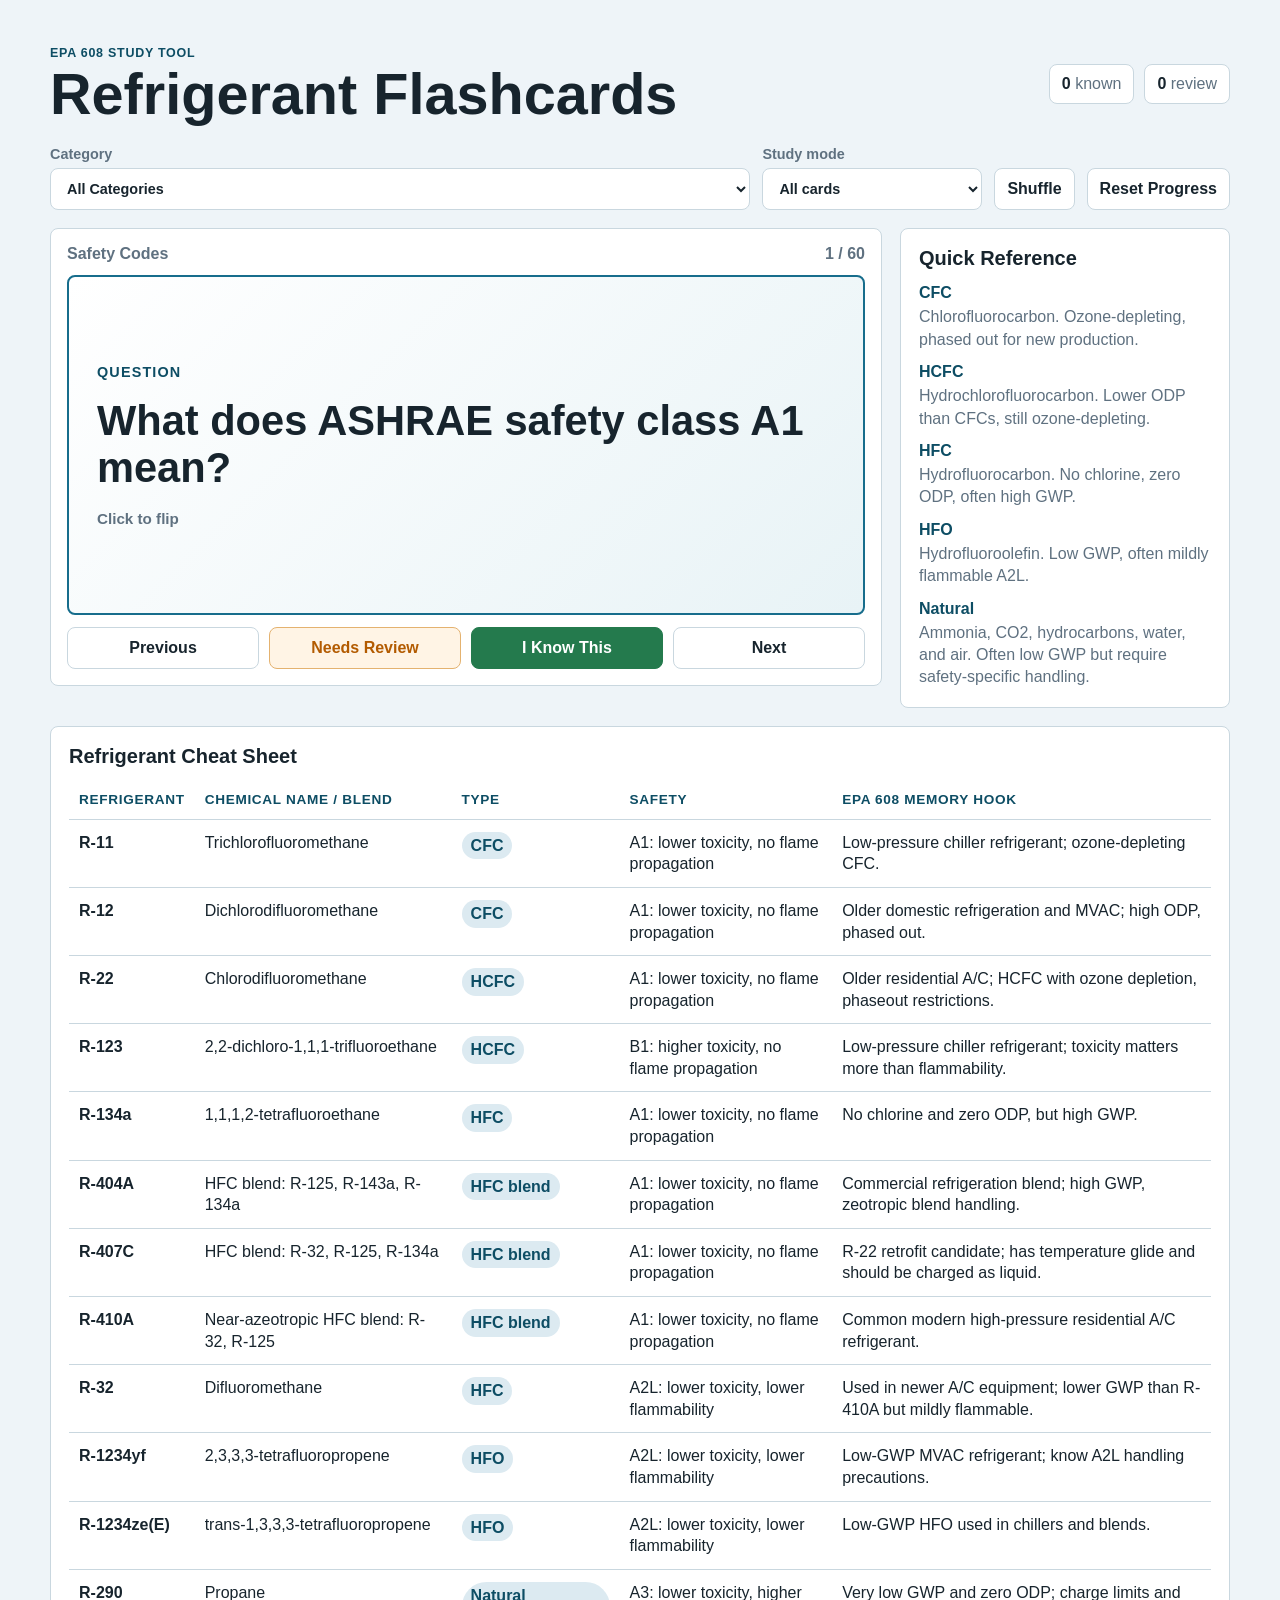
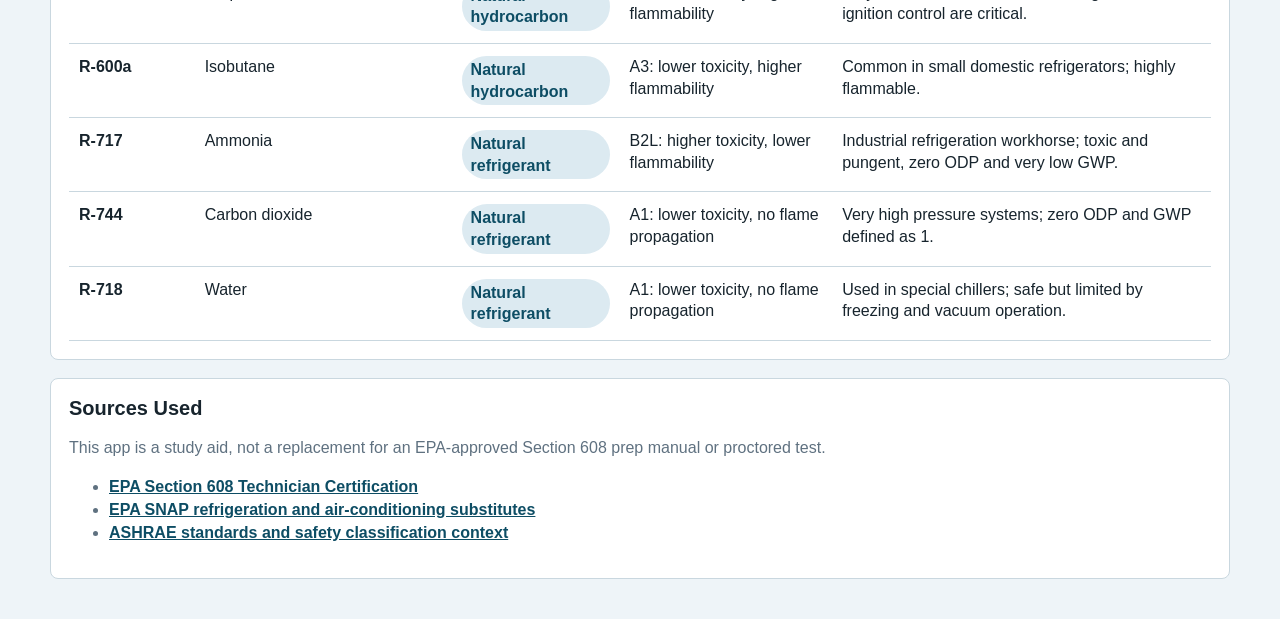
==== index-ipad.html @ a9a832e2 "Add refrigerant flashcard app" ====
<!doctype html>
<html lang="en">
<head>
  <meta charset="utf-8">
  <meta name="viewport" content="width=device-width, initial-scale=1">
  <title>EPA 608 Refrigerant Flashcards</title>
  <style>
:root {
  color-scheme: light;
  --background: #eef4f8;
  --surface: #ffffff;
  --surface-strong: #dceaf1;
  --text: #17242d;
  --muted: #5f7180;
  --primary: #176d8c;
  --primary-dark: #0d4d64;
  --accent: #d94f2b;
  --good: #247a4d;
  --warn: #b35b00;
  --border: #c9d7df;
  font-family: Arial, Helvetica, sans-serif;
}

* {
  box-sizing: border-box;
}

body {
  margin: 0;
  background: var(--background);
  color: var(--text);
}

button,
select {
  font: inherit;
}

.app {
  width: min(1180px, calc(100% - 32px));
  margin: 0 auto;
  padding: 28px 0 40px;
}

.topbar {
  display: flex;
  justify-content: space-between;
  gap: 20px;
  align-items: center;
  padding: 18px 0 24px;
}

.eyebrow {
  margin: 0 0 6px;
  color: var(--primary-dark);
  font-weight: 700;
  letter-spacing: .06em;
  text-transform: uppercase;
  font-size: .78rem;
}

h1,
h2 {
  margin: 0;
}

h1 {
  font-size: clamp(2rem, 5vw, 3.6rem);
  line-height: .98;
}

h2 {
  font-size: 1.25rem;
}

.scoreboard {
  display: flex;
  gap: 10px;
  flex-wrap: wrap;
  justify-content: flex-end;
}

.scoreboard span {
  background: var(--surface);
  border: 1px solid var(--border);
  border-radius: 8px;
  padding: 10px 12px;
  color: var(--muted);
}

.scoreboard strong {
  color: var(--text);
}

.controls {
  display: grid;
  grid-template-columns: minmax(180px, 1fr) minmax(160px, 220px) auto auto;
  gap: 12px;
  align-items: end;
  margin-bottom: 18px;
}

label {
  display: grid;
  gap: 6px;
  color: var(--muted);
  font-size: .9rem;
  font-weight: 700;
}

select,
button {
  border: 1px solid var(--border);
  border-radius: 8px;
  padding: 11px 12px;
  background: var(--surface);
  color: var(--text);
}

button {
  cursor: pointer;
  font-weight: 700;
}

button:hover {
  border-color: var(--primary);
}

.study-layout {
  display: grid;
  grid-template-columns: minmax(0, 1fr) 330px;
  gap: 18px;
  align-items: start;
}

.card-panel,
.reference-panel,
.table-section,
.sources {
  background: var(--surface);
  border: 1px solid var(--border);
  border-radius: 8px;
}

.card-panel {
  padding: 16px;
}

.card-meta {
  display: flex;
  justify-content: space-between;
  gap: 12px;
  color: var(--muted);
  font-weight: 700;
  margin-bottom: 12px;
}

.flashcard {
  display: grid;
  align-content: center;
  gap: 18px;
  width: 100%;
  min-height: 340px;
  text-align: left;
  padding: 28px;
  border: 2px solid var(--primary);
  background: linear-gradient(135deg, #ffffff 0%, #e8f3f6 100%);
}

.card-label {
  color: var(--primary-dark);
  font-size: .9rem;
  text-transform: uppercase;
  letter-spacing: .08em;
}

.card-text {
  font-size: clamp(1.6rem, 4vw, 2.6rem);
  line-height: 1.12;
  font-weight: 800;
}

.flip-hint {
  color: var(--muted);
  font-size: .95rem;
}

.actions {
  display: grid;
  grid-template-columns: repeat(4, 1fr);
  gap: 10px;
  margin-top: 12px;
}

#known-button {
  background: var(--good);
  color: #fff;
  border-color: var(--good);
}

#review-button {
  background: #fff4e5;
  color: var(--warn);
  border-color: #e4b26f;
}

.reference-panel {
  padding: 18px;
}

dl {
  margin: 14px 0 0;
}

dt {
  font-weight: 800;
  color: var(--primary-dark);
  margin-top: 12px;
}

dd {
  margin: 4px 0 0;
  color: var(--muted);
  line-height: 1.4;
}

.table-section,
.sources {
  margin-top: 18px;
  padding: 18px;
}

.table-wrap {
  overflow-x: auto;
  margin-top: 12px;
}

table {
  width: 100%;
  border-collapse: collapse;
  min-width: 820px;
}

th,
td {
  padding: 12px 10px;
  border-bottom: 1px solid var(--border);
  text-align: left;
  vertical-align: top;
}

th {
  color: var(--primary-dark);
  font-size: .85rem;
  text-transform: uppercase;
  letter-spacing: .05em;
}

td {
  line-height: 1.35;
}

.pill {
  display: inline-block;
  border-radius: 999px;
  padding: 3px 9px;
  background: var(--surface-strong);
  font-weight: 800;
  color: var(--primary-dark);
}

.sources p,
.sources li {
  color: var(--muted);
  line-height: 1.45;
}

.sources a {
  color: var(--primary-dark);
  font-weight: 700;
}

@media (max-width: 850px) {
  .topbar,
  .study-layout {
    grid-template-columns: 1fr;
    display: grid;
  }

  .scoreboard {
    justify-content: stretch;
  }

  .controls,
  .actions {
    grid-template-columns: 1fr 1fr;
  }

  .flashcard {
    min-height: 300px;
  }
}

@media (max-width: 560px) {
  .app {
    width: min(100% - 20px, 1180px);
    padding-top: 16px;
  }

  .controls,
  .actions {
    grid-template-columns: 1fr;
  }

  .flashcard {
    padding: 20px;
  }
}

</style>
</head>
<body>
  <main class="app">
    <section class="topbar">
      <div>
        <p class="eyebrow">EPA 608 Study Tool</p>
        <h1>Refrigerant Flashcards</h1>
      </div>
      <div class="scoreboard" aria-label="Study progress">
        <span><strong id="known-count">0</strong> known</span>
        <span><strong id="review-count">0</strong> review</span>
      </div>
    </section>

    <section class="controls" aria-label="Card filters">
      <label>
        Category
        <select id="category-filter"></select>
      </label>
      <label>
        Study mode
        <select id="mode-filter">
          <option value="all">All cards</option>
          <option value="review">Review pile</option>
          <option value="known">Known pile</option>
        </select>
      </label>
      <button id="shuffle-button" type="button">Shuffle</button>
      <button id="reset-button" type="button">Reset Progress</button>
    </section>

    <section class="study-layout">
      <article class="card-panel">
        <div class="card-meta">
          <span id="card-category">Category</span>
          <span id="card-position">1 / 1</span>
        </div>
        <button class="flashcard" id="flashcard" type="button" aria-live="polite">
          <span class="card-label" id="card-label">Question</span>
          <span class="card-text" id="card-text"></span>
          <span class="flip-hint">Click to flip</span>
        </button>
        <div class="actions">
          <button id="previous-button" type="button">Previous</button>
          <button id="review-button" type="button">Needs Review</button>
          <button id="known-button" type="button">I Know This</button>
          <button id="next-button" type="button">Next</button>
        </div>
      </article>

      <aside class="reference-panel" aria-label="Quick reference">
        <h2>Quick Reference</h2>
        <dl>
          <dt>CFC</dt>
          <dd>Chlorofluorocarbon. Ozone-depleting, phased out for new production.</dd>
          <dt>HCFC</dt>
          <dd>Hydrochlorofluorocarbon. Lower ODP than CFCs, still ozone-depleting.</dd>
          <dt>HFC</dt>
          <dd>Hydrofluorocarbon. No chlorine, zero ODP, often high GWP.</dd>
          <dt>HFO</dt>
          <dd>Hydrofluoroolefin. Low GWP, often mildly flammable A2L.</dd>
          <dt>Natural</dt>
          <dd>Ammonia, CO2, hydrocarbons, water, and air. Often low GWP but require safety-specific handling.</dd>
        </dl>
      </aside>
    </section>

    <section class="table-section">
      <h2>Refrigerant Cheat Sheet</h2>
      <div class="table-wrap">
        <table>
          <thead>
            <tr>
              <th>Refrigerant</th>
              <th>Chemical name / blend</th>
              <th>Type</th>
              <th>Safety</th>
              <th>EPA 608 memory hook</th>
            </tr>
          </thead>
          <tbody id="cheat-sheet"></tbody>
        </table>
      </div>
    </section>

    <section class="sources">
      <h2>Sources Used</h2>
      <p>This app is a study aid, not a replacement for an EPA-approved Section 608 prep manual or proctored test.</p>
      <ul>
        <li><a href="https://www.epa.gov/section608/section-608-technician-certification">EPA Section 608 Technician Certification</a></li>
        <li><a href="https://www.epa.gov/snap/substitutes-refrigeration-and-air-conditioning">EPA SNAP refrigeration and air-conditioning substitutes</a></li>
        <li><a href="https://www.ashrae.org/technical-resources/standards-and-guidelines">ASHRAE standards and safety classification context</a></li>
      </ul>
    </section>
  </main>

  <script>
const refrigerants = [
  {
    id: "r11",
    name: "R-11",
    chemical: "Trichlorofluoromethane",
    type: "CFC",
    safety: "A1: lower toxicity, no flame propagation",
    hook: "Low-pressure chiller refrigerant; ozone-depleting CFC."
  },
  {
    id: "r12",
    name: "R-12",
    chemical: "Dichlorodifluoromethane",
    type: "CFC",
    safety: "A1: lower toxicity, no flame propagation",
    hook: "Older domestic refrigeration and MVAC; high ODP, phased out."
  },
  {
    id: "r22",
    name: "R-22",
    chemical: "Chlorodifluoromethane",
    type: "HCFC",
    safety: "A1: lower toxicity, no flame propagation",
    hook: "Older residential A/C; HCFC with ozone depletion, phaseout restrictions."
  },
  {
    id: "r123",
    name: "R-123",
    chemical: "2,2-dichloro-1,1,1-trifluoroethane",
    type: "HCFC",
    safety: "B1: higher toxicity, no flame propagation",
    hook: "Low-pressure chiller refrigerant; toxicity matters more than flammability."
  },
  {
    id: "r134a",
    name: "R-134a",
    chemical: "1,1,1,2-tetrafluoroethane",
    type: "HFC",
    safety: "A1: lower toxicity, no flame propagation",
    hook: "No chlorine and zero ODP, but high GWP."
  },
  {
    id: "r404a",
    name: "R-404A",
    chemical: "HFC blend: R-125, R-143a, R-134a",
    type: "HFC blend",
    safety: "A1: lower toxicity, no flame propagation",
    hook: "Commercial refrigeration blend; high GWP, zeotropic blend handling."
  },
  {
    id: "r407c",
    name: "R-407C",
    chemical: "HFC blend: R-32, R-125, R-134a",
    type: "HFC blend",
    safety: "A1: lower toxicity, no flame propagation",
    hook: "R-22 retrofit candidate; has temperature glide and should be charged as liquid."
  },
  {
    id: "r410a",
    name: "R-410A",
    chemical: "Near-azeotropic HFC blend: R-32, R-125",
    type: "HFC blend",
    safety: "A1: lower toxicity, no flame propagation",
    hook: "Common modern high-pressure residential A/C refrigerant."
  },
  {
    id: "r32",
    name: "R-32",
    chemical: "Difluoromethane",
    type: "HFC",
    safety: "A2L: lower toxicity, lower flammability",
    hook: "Used in newer A/C equipment; lower GWP than R-410A but mildly flammable."
  },
  {
    id: "r1234yf",
    name: "R-1234yf",
    chemical: "2,3,3,3-tetrafluoropropene",
    type: "HFO",
    safety: "A2L: lower toxicity, lower flammability",
    hook: "Low-GWP MVAC refrigerant; know A2L handling precautions."
  },
  {
    id: "r1234ze",
    name: "R-1234ze(E)",
    chemical: "trans-1,3,3,3-tetrafluoropropene",
    type: "HFO",
    safety: "A2L: lower toxicity, lower flammability",
    hook: "Low-GWP HFO used in chillers and blends."
  },
  {
    id: "r290",
    name: "R-290",
    chemical: "Propane",
    type: "Natural hydrocarbon",
    safety: "A3: lower toxicity, higher flammability",
    hook: "Very low GWP and zero ODP; charge limits and ignition control are critical."
  },
  {
    id: "r600a",
    name: "R-600a",
    chemical: "Isobutane",
    type: "Natural hydrocarbon",
    safety: "A3: lower toxicity, higher flammability",
    hook: "Common in small domestic refrigerators; highly flammable."
  },
  {
    id: "r717",
    name: "R-717",
    chemical: "Ammonia",
    type: "Natural refrigerant",
    safety: "B2L: higher toxicity, lower flammability",
    hook: "Industrial refrigeration workhorse; toxic and pungent, zero ODP and very low GWP."
  },
  {
    id: "r744",
    name: "R-744",
    chemical: "Carbon dioxide",
    type: "Natural refrigerant",
    safety: "A1: lower toxicity, no flame propagation",
    hook: "Very high pressure systems; zero ODP and GWP defined as 1."
  },
  {
    id: "r718",
    name: "R-718",
    chemical: "Water",
    type: "Natural refrigerant",
    safety: "A1: lower toxicity, no flame propagation",
    hook: "Used in special chillers; safe but limited by freezing and vacuum operation."
  }
];

const conceptCards = [
  {
    id: "class-a1",
    category: "Safety Codes",
    question: "What does ASHRAE safety class A1 mean?",
    answer: "A means lower toxicity. 1 means no flame propagation under the test conditions."
  },
  {
    id: "class-a2l",
    category: "Safety Codes",
    question: "What does A2L mean?",
    answer: "Lower toxicity with lower flammability and a low burning velocity. Many newer HFOs and some HFCs are A2L."
  },
  {
    id: "class-a3",
    category: "Safety Codes",
    question: "What does A3 mean?",
    answer: "Lower toxicity but higher flammability. Propane R-290 and isobutane R-600a are common examples."
  },
  {
    id: "class-b",
    category: "Safety Codes",
    question: "What does the letter B mean in a refrigerant safety group?",
    answer: "Higher toxicity. Ammonia R-717 is a common EPA 608 example."
  },
  {
    id: "cfc",
    category: "Families",
    question: "Why are CFC refrigerants a major EPA 608 topic?",
    answer: "CFCs contain chlorine, have high ozone depletion potential, and were phased out for new production."
  },
  {
    id: "hcfc",
    category: "Families",
    question: "How are HCFCs different from CFCs?",
    answer: "HCFCs contain hydrogen, chlorine, fluorine, and carbon. They generally have lower ODP than CFCs but still deplete ozone."
  },
  {
    id: "hfc",
    category: "Families",
    question: "What is the EPA 608 memory hook for HFCs?",
    answer: "HFCs have no chlorine and zero ODP, but many have high global warming potential."
  },
  {
    id: "hfo",
    category: "Families",
    question: "What makes HFOs different?",
    answer: "HFOs are unsaturated fluorocarbons designed for low GWP. Many are A2L mildly flammable refrigerants."
  },
  {
    id: "recover",
    category: "EPA 608 Core",
    question: "What does recover mean?",
    answer: "Remove refrigerant from an appliance and store it in an external container without necessarily testing or processing it."
  },
  {
    id: "recycle",
    category: "EPA 608 Core",
    question: "What does recycle mean?",
    answer: "Clean recovered refrigerant for reuse, usually with oil separation and filter-driers, without meeting full reclamation requirements."
  },
  {
    id: "reclaim",
    category: "EPA 608 Core",
    question: "What does reclaim mean?",
    answer: "Process used refrigerant to meet new-product purity specifications, typically by an EPA-certified reclaimer."
  },
  {
    id: "venting",
    category: "EPA 608 Core",
    question: "What is the venting rule memory hook?",
    answer: "Do not knowingly vent regulated refrigerants during service, maintenance, repair, or disposal."
  }
];

var refrigerantCards = [];

refrigerants.forEach(function (item) {
  refrigerantCards.push({
    id: item.id + "-chemical",
    category: "Chemical Names",
    question: "What is the chemical name or blend for " + item.name + "?",
    answer: item.chemical
  });
  refrigerantCards.push({
    id: item.id + "-type",
    category: "Refrigerant Types",
    question: "What refrigerant family is " + item.name + "?",
    answer: item.type + ". " + item.hook
  });
  refrigerantCards.push({
    id: item.id + "-safety",
    category: "Safety Codes",
    question: "What toxicity and flammability class is " + item.name + "?",
    answer: item.safety
  });
});

var cards = conceptCards.concat(refrigerantCards);
var cardOrder = cards.map(function (_, index) { return index; });
let currentIndex = 0;
let showingAnswer = false;
const storageKey = "refrigerantFlashcardProgress";

function loadProgress() {
  try {
    return JSON.parse(localStorage.getItem(storageKey) || "{}");
  } catch (error) {
    return {};
  }
}

const progress = loadProgress();

const elements = {
  categoryFilter: document.querySelector("#category-filter"),
  modeFilter: document.querySelector("#mode-filter"),
  shuffleButton: document.querySelector("#shuffle-button"),
  resetButton: document.querySelector("#reset-button"),
  flashcard: document.querySelector("#flashcard"),
  cardCategory: document.querySelector("#card-category"),
  cardPosition: document.querySelector("#card-position"),
  cardLabel: document.querySelector("#card-label"),
  cardText: document.querySelector("#card-text"),
  previousButton: document.querySelector("#previous-button"),
  nextButton: document.querySelector("#next-button"),
  reviewButton: document.querySelector("#review-button"),
  knownButton: document.querySelector("#known-button"),
  knownCount: document.querySelector("#known-count"),
  reviewCount: document.querySelector("#review-count"),
  cheatSheet: document.querySelector("#cheat-sheet")
};

function saveProgress() {
  try {
    localStorage.setItem(storageKey, JSON.stringify(progress));
  } catch (error) {
    // Some iPad file-browser modes block localStorage. Cards still work without saved progress.
  }
}

function populateFilters() {
  const categoryMap = {};
  const categories = ["All Categories"];

  cards.forEach(function (card) {
    if (!categoryMap[card.category]) {
      categoryMap[card.category] = true;
      categories.push(card.category);
    }
  });

  elements.categoryFilter.innerHTML = categories
    .map(function (category) {
      return "<option value=\"" + category + "\">" + category + "</option>";
    })
    .join("");
}

function getFilteredOrder() {
  const category = elements.categoryFilter.value;
  const mode = elements.modeFilter.value;

  return cardOrder.filter((cardIndex) => {
    const card = cards[cardIndex];
    const cardProgress = progress[card.id];
    const categoryMatches = category === "All Categories" || card.category === category;
    const modeMatches =
      mode === "all" ||
      (mode === "known" && cardProgress === "known") ||
      (mode === "review" && cardProgress === "review");
    return categoryMatches && modeMatches;
  });
}

function renderCard() {
  const filteredOrder = getFilteredOrder();
  const total = filteredOrder.length;

  if (total === 0) {
    elements.cardCategory.textContent = "No cards";
    elements.cardPosition.textContent = "0 / 0";
    elements.cardLabel.textContent = "Empty";
    elements.cardText.textContent = "No cards match the current filters.";
    return;
  }

  currentIndex = Math.min(currentIndex, total - 1);
  const card = cards[filteredOrder[currentIndex]];
  elements.cardCategory.textContent = card.category;
  elements.cardPosition.textContent = `${currentIndex + 1} / ${total}`;
  elements.cardLabel.textContent = showingAnswer ? "Answer" : "Question";
  elements.cardText.textContent = showingAnswer ? card.answer : card.question;
  updateCounts();
}

function updateCounts() {
  let known = 0;
  let review = 0;

  Object.keys(progress).forEach(function (key) {
    if (progress[key] === "known") known += 1;
    if (progress[key] === "review") review += 1;
  });

  elements.knownCount.textContent = known;
  elements.reviewCount.textContent = review;
}

function setProgress(value) {
  const filteredOrder = getFilteredOrder();
  if (filteredOrder.length === 0) return;

  const card = cards[filteredOrder[currentIndex]];
  progress[card.id] = value;
  saveProgress();
  updateCounts();
  goToCard(1);
}

function goToCard(direction) {
  const filteredOrder = getFilteredOrder();
  if (filteredOrder.length === 0) return;

  currentIndex = (currentIndex + direction + filteredOrder.length) % filteredOrder.length;
  showingAnswer = false;
  renderCard();
}

function shuffleCards() {
  for (let index = cardOrder.length - 1; index > 0; index -= 1) {
    const swapIndex = Math.floor(Math.random() * (index + 1));
    [cardOrder[index], cardOrder[swapIndex]] = [cardOrder[swapIndex], cardOrder[index]];
  }
  currentIndex = 0;
  showingAnswer = false;
  renderCard();
}

function renderCheatSheet() {
  elements.cheatSheet.innerHTML = refrigerants
    .map(function (item) {
      return "<tr>" +
        "<td><strong>" + item.name + "</strong></td>" +
        "<td>" + item.chemical + "</td>" +
        "<td><span class=\"pill\">" + item.type + "</span></td>" +
        "<td>" + item.safety + "</td>" +
        "<td>" + item.hook + "</td>" +
      "</tr>";
    })
    .join("");
}

elements.flashcard.addEventListener("click", () => {
  showingAnswer = !showingAnswer;
  renderCard();
});

elements.previousButton.addEventListener("click", () => goToCard(-1));
elements.nextButton.addEventListener("click", () => goToCard(1));
elements.reviewButton.addEventListener("click", () => setProgress("review"));
elements.knownButton.addEventListener("click", () => setProgress("known"));
elements.shuffleButton.addEventListener("click", shuffleCards);
elements.categoryFilter.addEventListener("change", () => {
  currentIndex = 0;
  showingAnswer = false;
  renderCard();
});
elements.modeFilter.addEventListener("change", () => {
  currentIndex = 0;
  showingAnswer = false;
  renderCard();
});
elements.resetButton.addEventListener("click", () => {
  Object.keys(progress).forEach((key) => delete progress[key]);
  saveProgress();
  currentIndex = 0;
  showingAnswer = false;
  renderCard();
});

populateFilters();
renderCheatSheet();
renderCard();

</script>
</body>
</html>
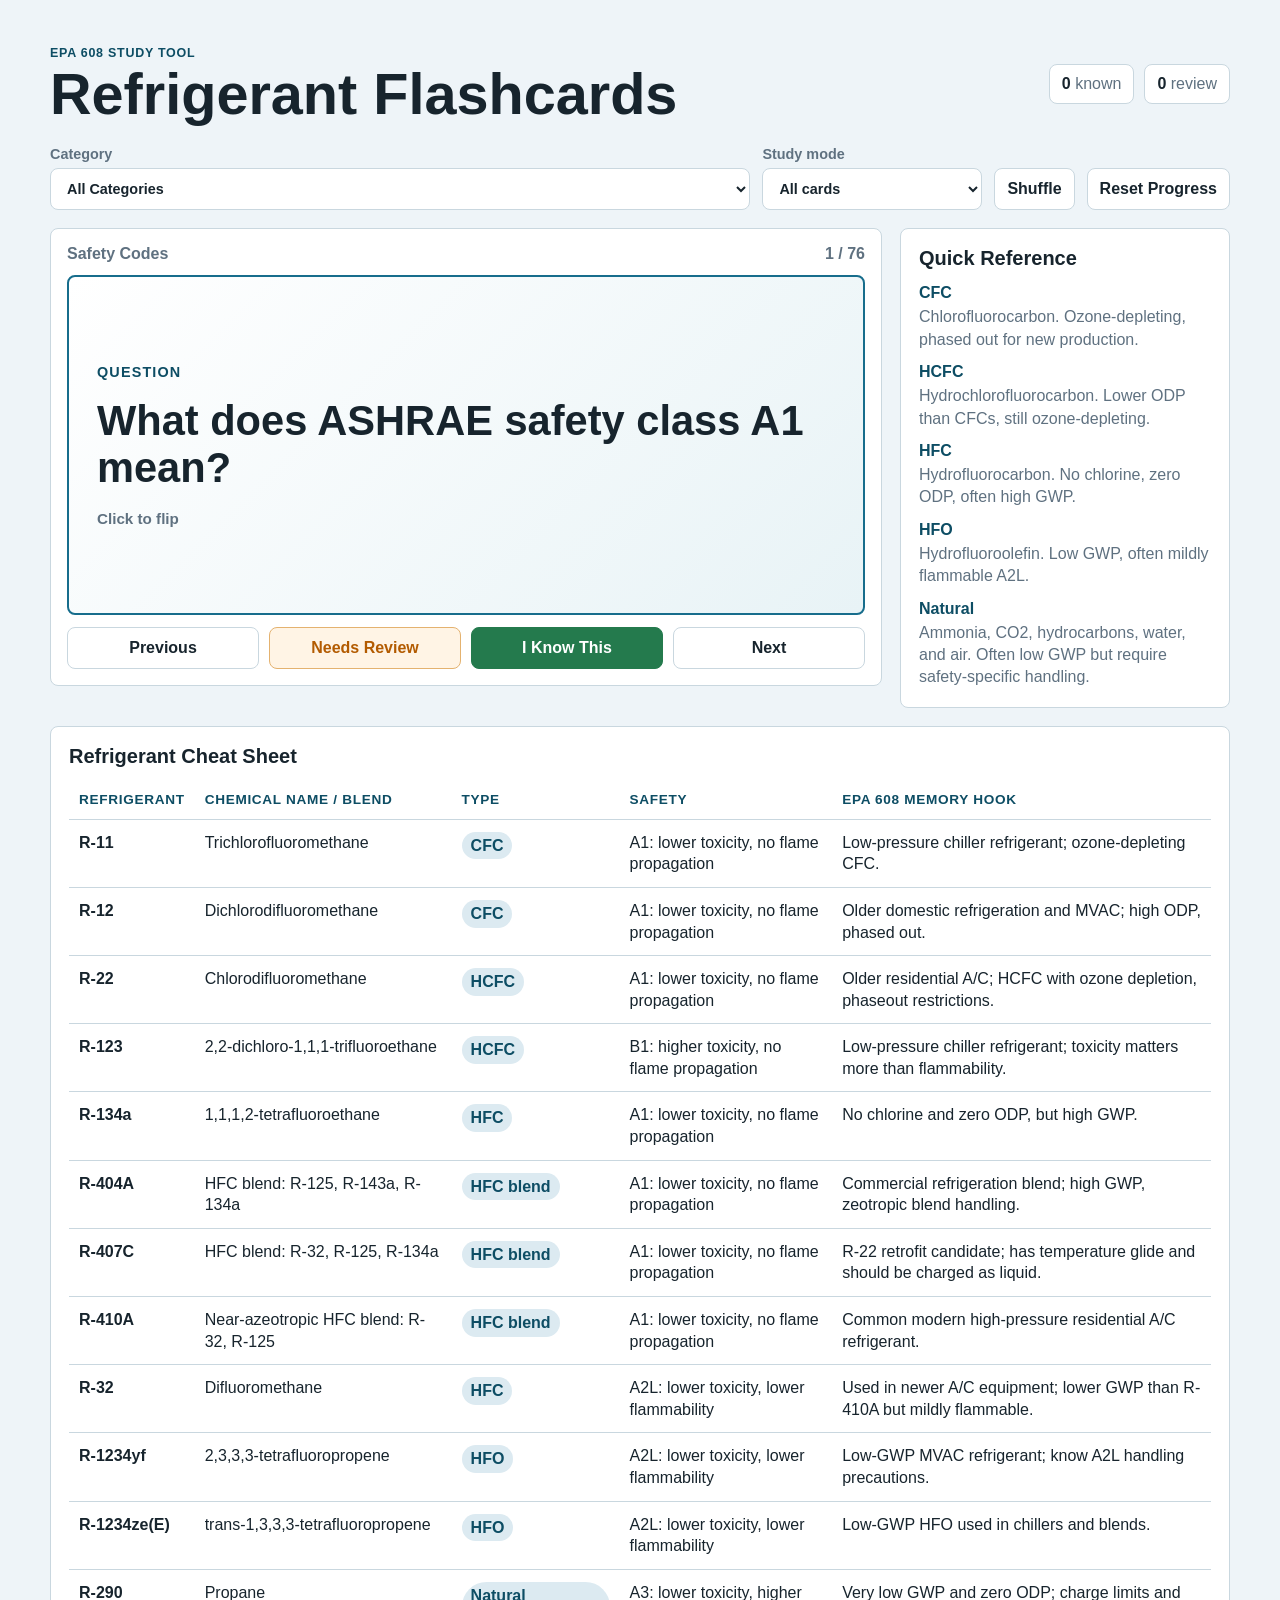
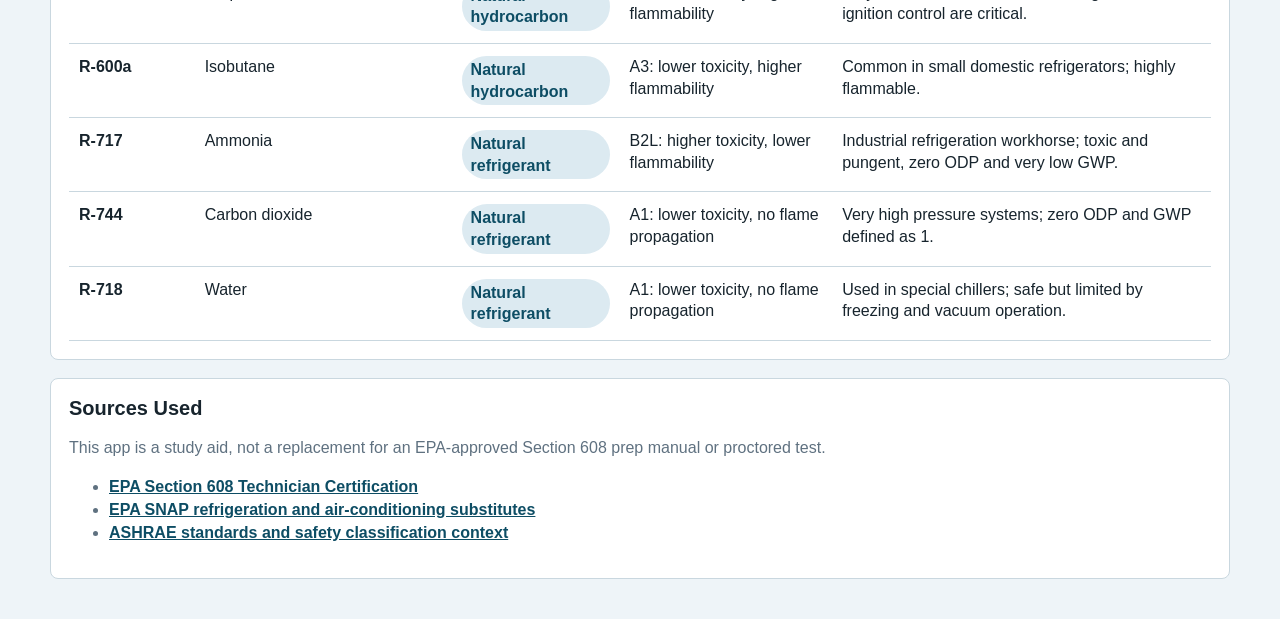
==== commit 35eaf4c0: "Add refrigerant identity flashcards" ====
--- a/index-ipad.html
+++ b/index-ipad.html
@@ -624,6 +624,12 @@
 var refrigerantCards = [];
 
 refrigerants.forEach(function (item) {
+  refrigerantCards.push({
+    id: item.id + "-identity",
+    category: "Refrigerant ID",
+    question: "What is " + item.name + " refrigerant?",
+    answer: item.name + " is " + item.chemical + ". It is a " + item.type + " refrigerant. " + item.hook
+  });
   refrigerantCards.push({
     id: item.id + "-chemical",
     category: "Chemical Names",
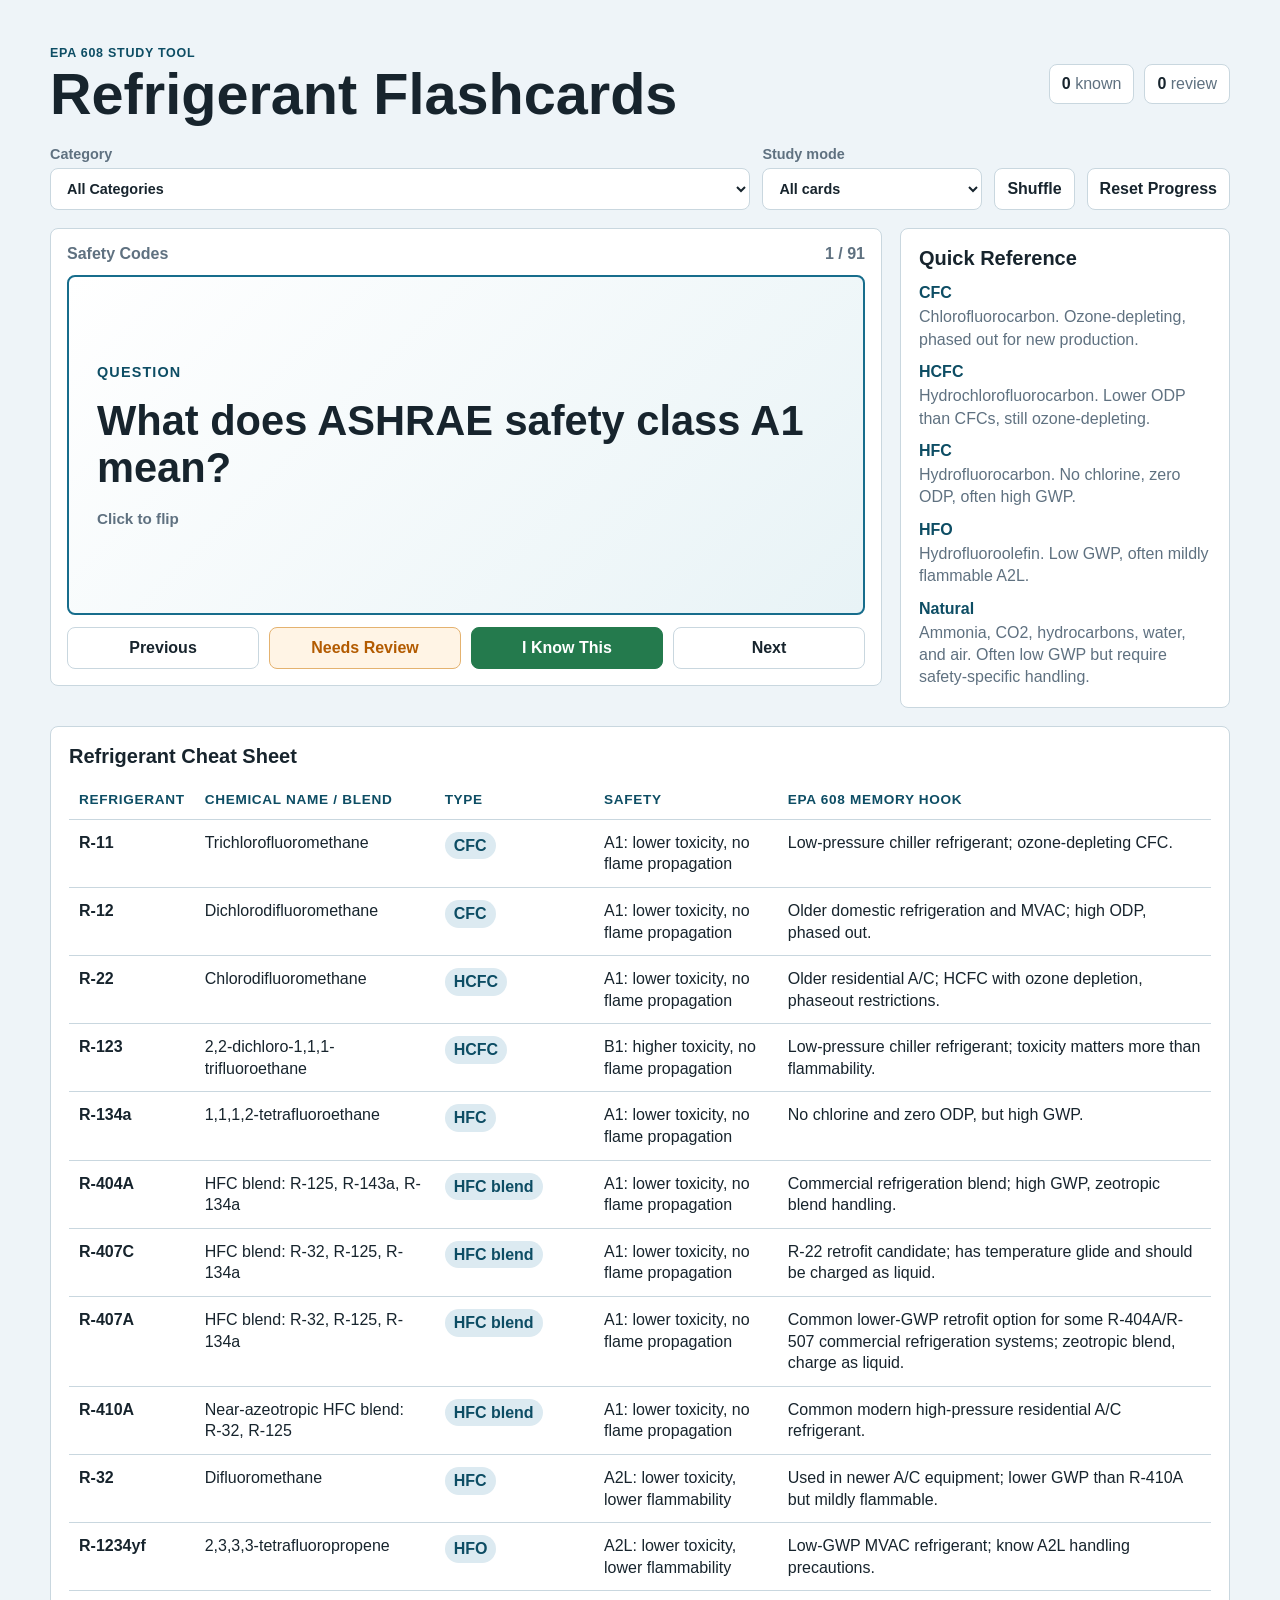
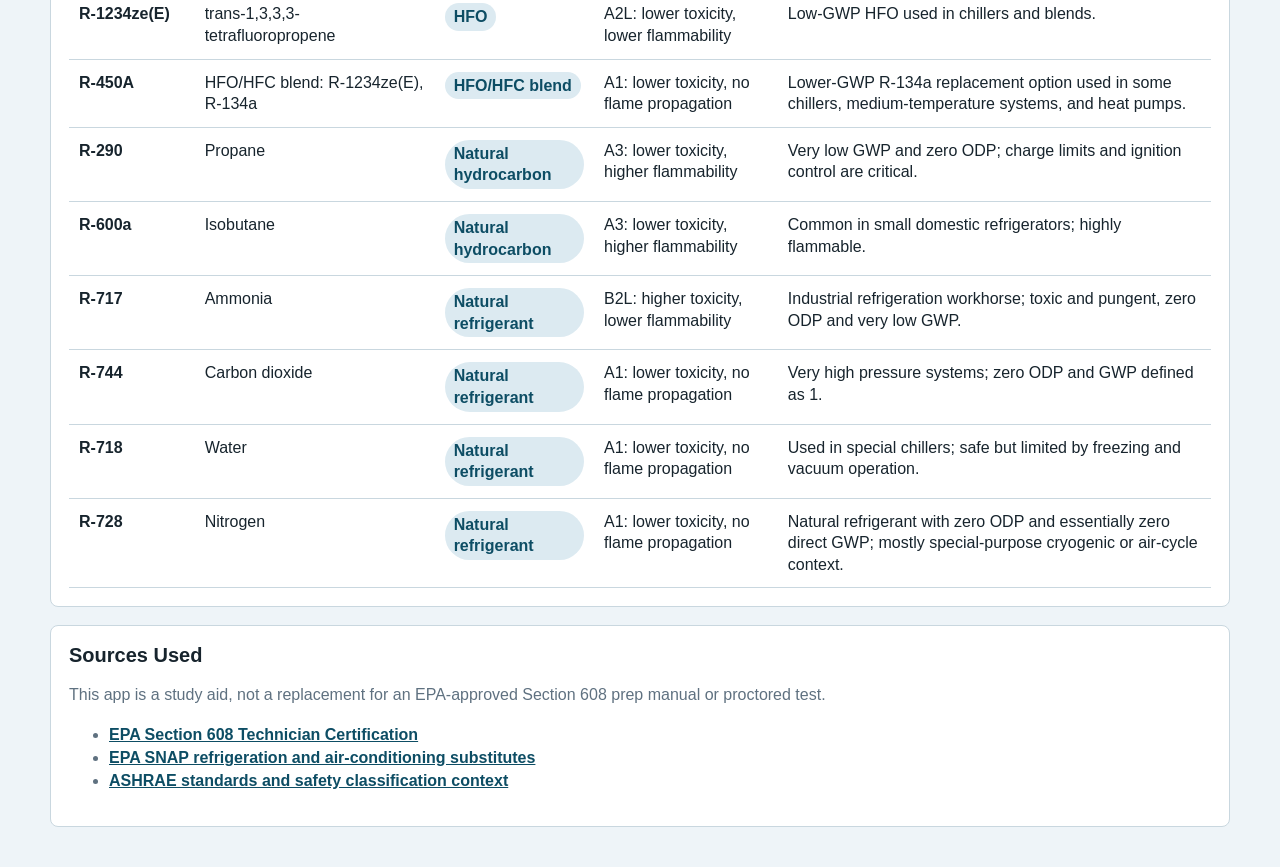
==== commit 259f7d2d: "Add more refrigerant replacement cards" ====
--- a/index-ipad.html
+++ b/index-ipad.html
@@ -473,6 +473,14 @@
     hook: "R-22 retrofit candidate; has temperature glide and should be charged as liquid."
   },
   {
+    id: "r407a",
+    name: "R-407A",
+    chemical: "HFC blend: R-32, R-125, R-134a",
+    type: "HFC blend",
+    safety: "A1: lower toxicity, no flame propagation",
+    hook: "Common lower-GWP retrofit option for some R-404A/R-507 commercial refrigeration systems; zeotropic blend, charge as liquid."
+  },
+  {
     id: "r410a",
     name: "R-410A",
     chemical: "Near-azeotropic HFC blend: R-32, R-125",
@@ -505,6 +513,14 @@
     hook: "Low-GWP HFO used in chillers and blends."
   },
   {
+    id: "r450a",
+    name: "R-450A",
+    chemical: "HFO/HFC blend: R-1234ze(E), R-134a",
+    type: "HFO/HFC blend",
+    safety: "A1: lower toxicity, no flame propagation",
+    hook: "Lower-GWP R-134a replacement option used in some chillers, medium-temperature systems, and heat pumps."
+  },
+  {
     id: "r290",
     name: "R-290",
     chemical: "Propane",
@@ -543,6 +559,14 @@
     type: "Natural refrigerant",
     safety: "A1: lower toxicity, no flame propagation",
     hook: "Used in special chillers; safe but limited by freezing and vacuum operation."
+  },
+  {
+    id: "r728",
+    name: "R-728",
+    chemical: "Nitrogen",
+    type: "Natural refrigerant",
+    safety: "A1: lower toxicity, no flame propagation",
+    hook: "Natural refrigerant with zero ODP and essentially zero direct GWP; mostly special-purpose cryogenic or air-cycle context."
   }
 ];
 
@@ -594,6 +618,24 @@
     category: "Families",
     question: "What makes HFOs different?",
     answer: "HFOs are unsaturated fluorocarbons designed for low GWP. Many are A2L mildly flammable refrigerants."
+  },
+  {
+    id: "natural-names",
+    category: "Natural Refrigerants",
+    question: "Which natural refrigerant numbers and names are worth memorizing?",
+    answer: "R-717 is ammonia, R-744 is carbon dioxide, R-290 is propane, R-600a is isobutane, R-718 is water, and R-728 is nitrogen."
+  },
+  {
+    id: "snap-thinking",
+    category: "SNAP / Replacement",
+    question: "How should you think about SNAP replacement questions?",
+    answer: "SNAP is EPA's substitute policy by end-use. For study, know whether a refrigerant is old ozone-depleting CFC/HCFC, high-GWP HFC, lower-GWP HFO/HFC blend, or natural refrigerant."
+  },
+  {
+    id: "replacement-examples",
+    category: "SNAP / Replacement",
+    question: "What replacement roles should you connect to R-407A and R-450A?",
+    answer: "R-407A is often associated with replacing R-404A/R-507 in some commercial refrigeration. R-450A is often associated with lower-GWP replacement for R-134a in some equipment."
   },
   {
     id: "recover",
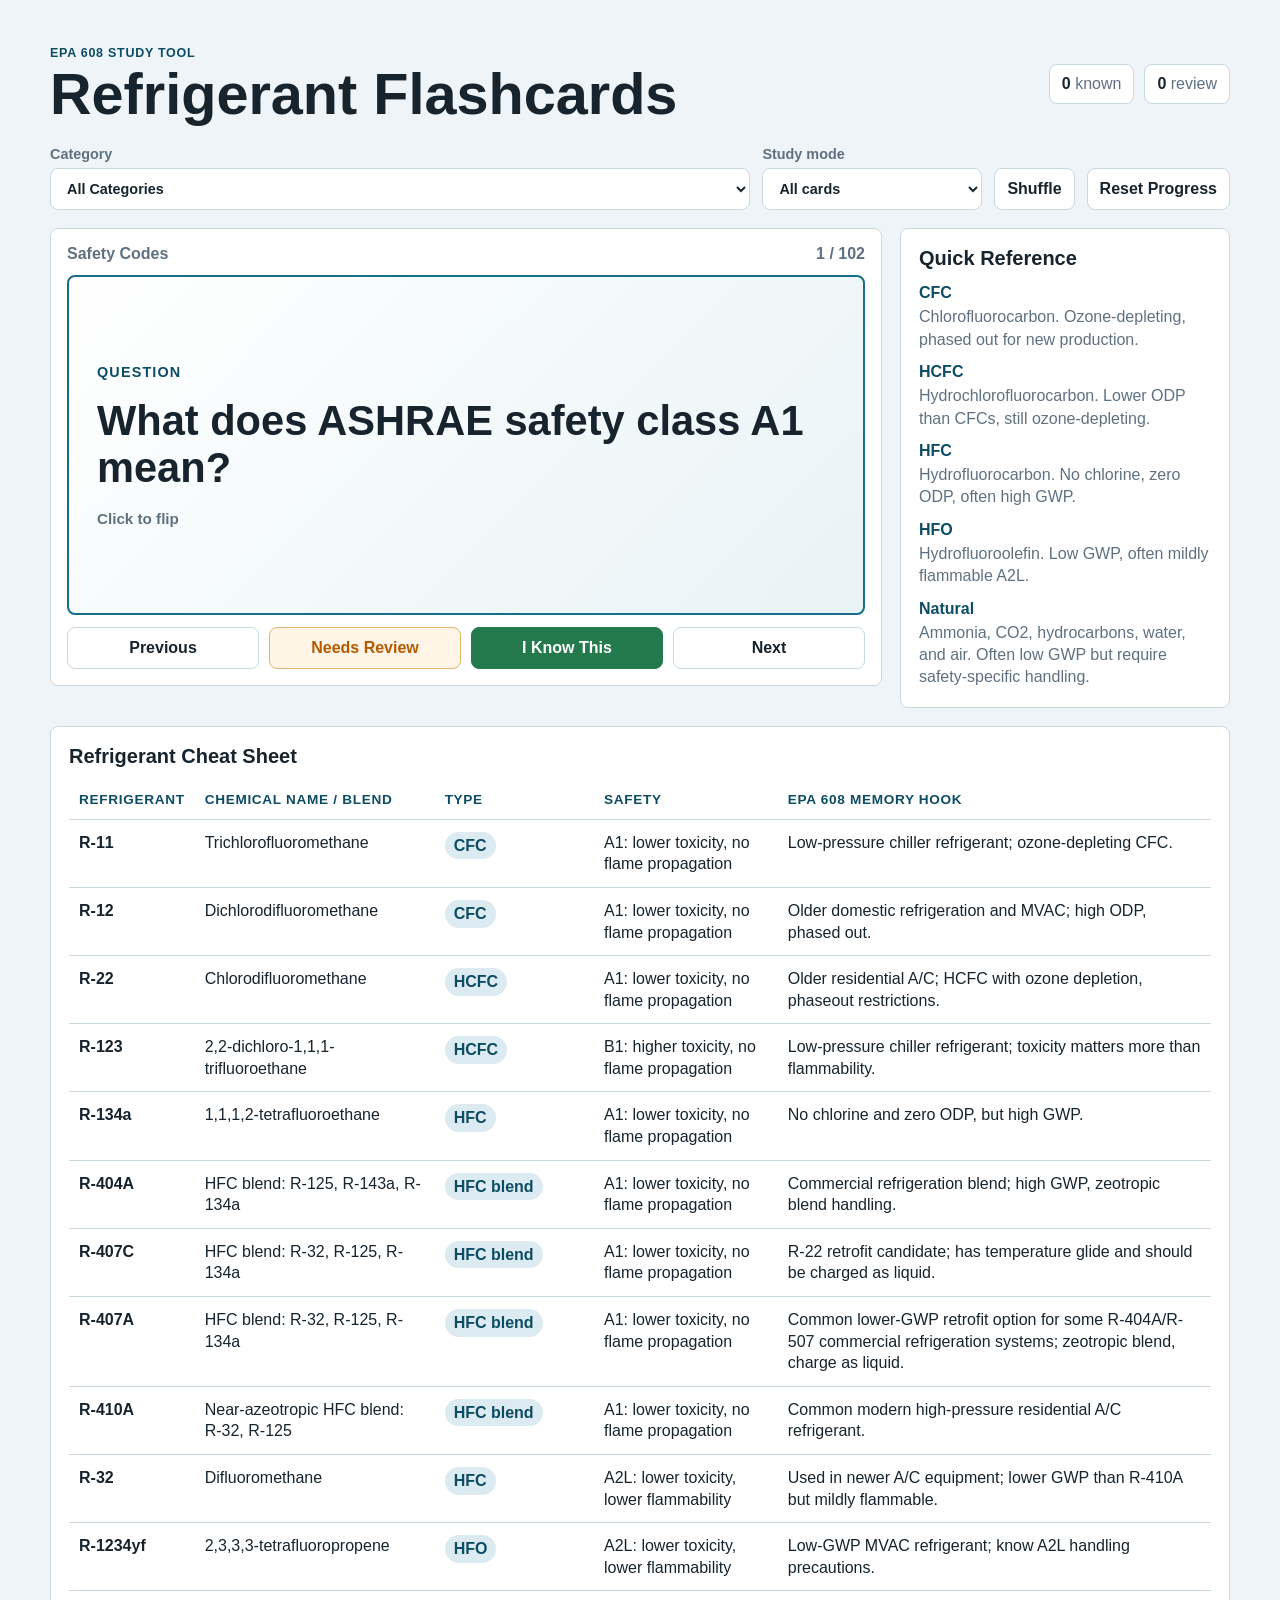
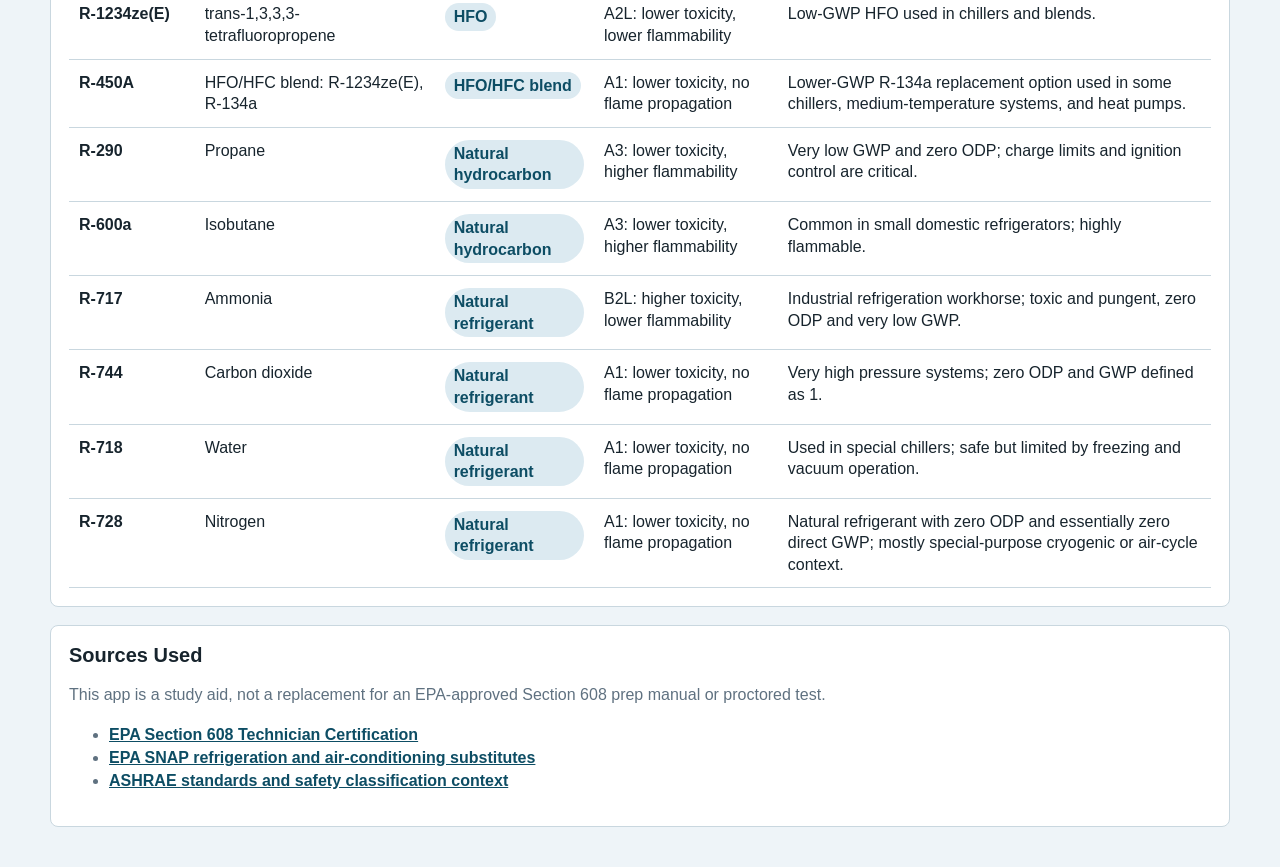
==== commit 7076414a: "Split natural refrigerant flashcards" ====
--- a/index-ipad.html
+++ b/index-ipad.html
@@ -620,10 +620,76 @@
     answer: "HFOs are unsaturated fluorocarbons designed for low GWP. Many are A2L mildly flammable refrigerants."
   },
   {
-    id: "natural-names",
-    category: "Natural Refrigerants",
-    question: "Which natural refrigerant numbers and names are worth memorizing?",
-    answer: "R-717 is ammonia, R-744 is carbon dioxide, R-290 is propane, R-600a is isobutane, R-718 is water, and R-728 is nitrogen."
+    id: "natural-r717",
+    category: "Natural Refrigerants",
+    question: "What natural refrigerant is R-717?",
+    answer: "R-717 is ammonia. It is a natural refrigerant with higher toxicity, commonly used in industrial refrigeration."
+  },
+  {
+    id: "natural-r744",
+    category: "Natural Refrigerants",
+    question: "What natural refrigerant is R-744?",
+    answer: "R-744 is carbon dioxide, also called CO2. It is A1 but operates at very high pressures."
+  },
+  {
+    id: "natural-r290",
+    category: "Natural Refrigerants",
+    question: "What natural refrigerant is R-290?",
+    answer: "R-290 is propane. It is a natural hydrocarbon refrigerant and is A3, meaning highly flammable."
+  },
+  {
+    id: "natural-r600a",
+    category: "Natural Refrigerants",
+    question: "What natural refrigerant is R-600a?",
+    answer: "R-600a is isobutane. It is a natural hydrocarbon refrigerant and is A3, meaning highly flammable."
+  },
+  {
+    id: "natural-r718",
+    category: "Natural Refrigerants",
+    question: "What natural refrigerant is R-718?",
+    answer: "R-718 is water. It is A1 but is limited by freezing and vacuum-operation concerns."
+  },
+  {
+    id: "natural-r728",
+    category: "Natural Refrigerants",
+    question: "What natural refrigerant is R-728?",
+    answer: "R-728 is nitrogen. It is A1 and mostly appears in special-purpose cryogenic or air-cycle contexts."
+  },
+  {
+    id: "natural-ammonia",
+    category: "Natural Refrigerants",
+    question: "What is ammonia's refrigerant number?",
+    answer: "Ammonia is R-717."
+  },
+  {
+    id: "natural-co2",
+    category: "Natural Refrigerants",
+    question: "What is carbon dioxide's refrigerant number?",
+    answer: "Carbon dioxide, or CO2, is R-744."
+  },
+  {
+    id: "natural-propane",
+    category: "Natural Refrigerants",
+    question: "What is propane's refrigerant number?",
+    answer: "Propane is R-290."
+  },
+  {
+    id: "natural-isobutane",
+    category: "Natural Refrigerants",
+    question: "What is isobutane's refrigerant number?",
+    answer: "Isobutane is R-600a."
+  },
+  {
+    id: "natural-water",
+    category: "Natural Refrigerants",
+    question: "What is water's refrigerant number?",
+    answer: "Water is R-718."
+  },
+  {
+    id: "natural-nitrogen",
+    category: "Natural Refrigerants",
+    question: "What is nitrogen's refrigerant number?",
+    answer: "Nitrogen is R-728."
   },
   {
     id: "snap-thinking",
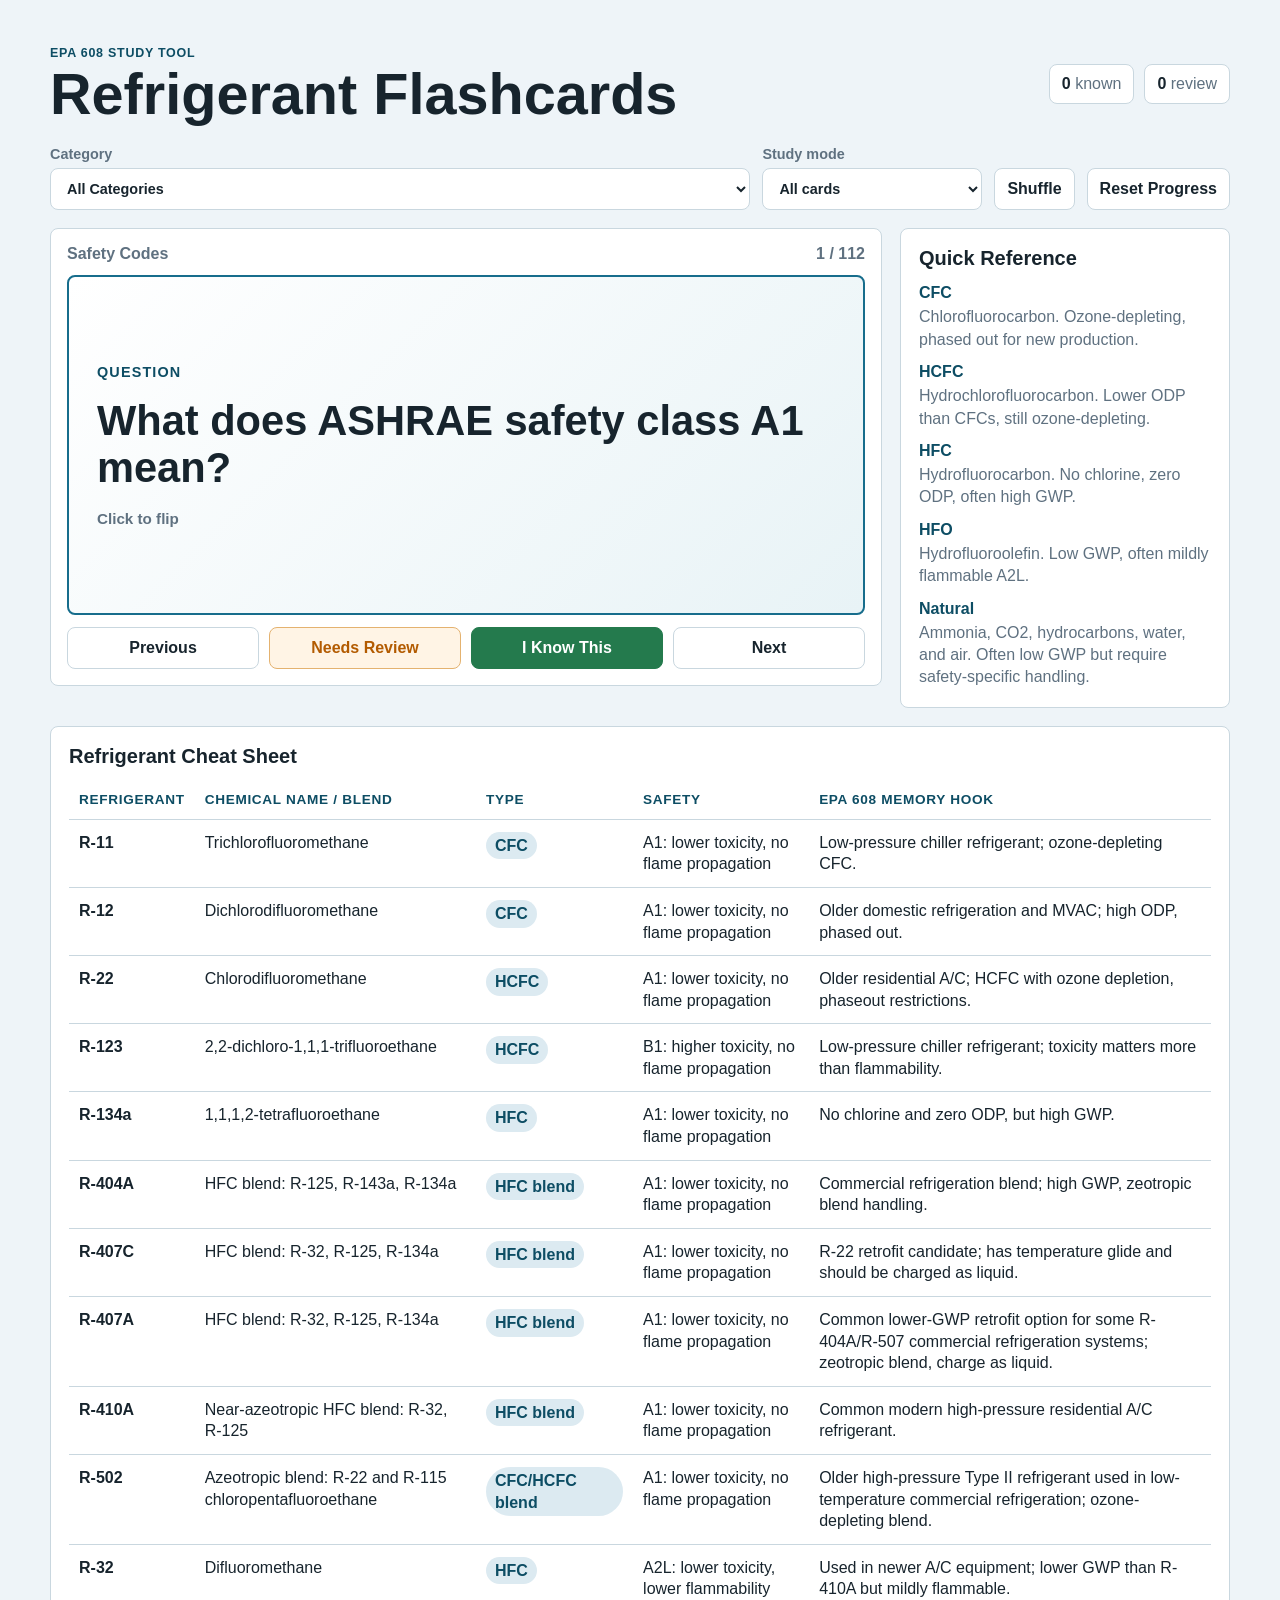
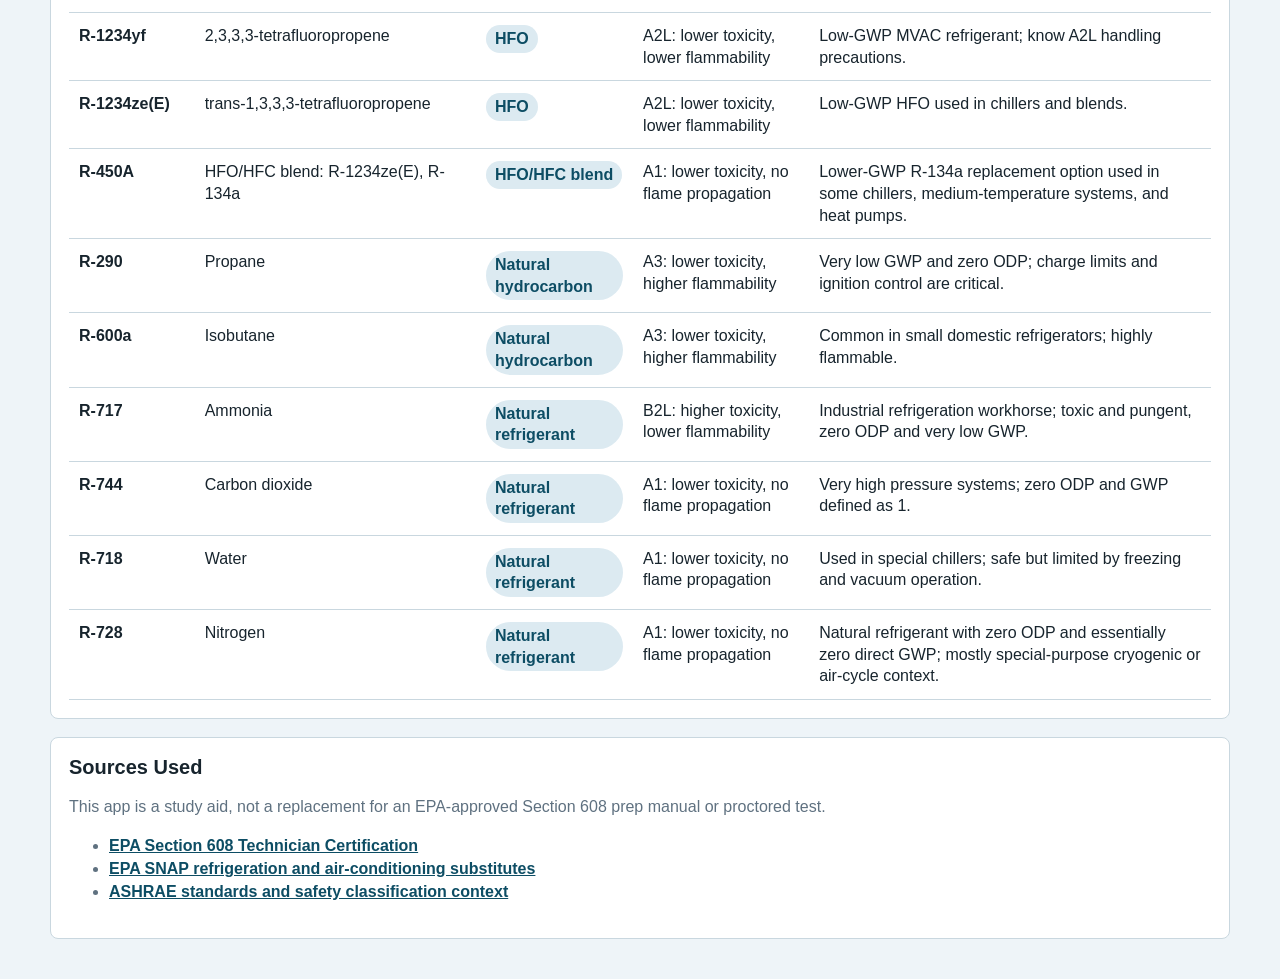
==== commit 3e6b97d5: "Add Type II high pressure refrigerant cards" ====
--- a/index-ipad.html
+++ b/index-ipad.html
@@ -489,6 +489,14 @@
     hook: "Common modern high-pressure residential A/C refrigerant."
   },
   {
+    id: "r502",
+    name: "R-502",
+    chemical: "Azeotropic blend: R-22 and R-115 chloropentafluoroethane",
+    type: "CFC/HCFC blend",
+    safety: "A1: lower toxicity, no flame propagation",
+    hook: "Older high-pressure Type II refrigerant used in low-temperature commercial refrigeration; ozone-depleting blend."
+  },
+  {
     id: "r32",
     name: "R-32",
     chemical: "Difluoromethane",
@@ -618,6 +626,42 @@
     category: "Families",
     question: "What makes HFOs different?",
     answer: "HFOs are unsaturated fluorocarbons designed for low GWP. Many are A2L mildly flammable refrigerants."
+  },
+  {
+    id: "type2-high-pressure-list",
+    category: "Type II High Pressure",
+    question: "What are examples of high-pressure refrigerants used in EPA 608 Type II systems?",
+    answer: "Examples include R-22, R-407A, R-407C, R-410A, and R-502."
+  },
+  {
+    id: "type2-r22",
+    category: "Type II High Pressure",
+    question: "In Type II high-pressure systems, what is R-22?",
+    answer: "R-22 is chlorodifluoromethane. It is an HCFC, A1, and an older ozone-depleting refrigerant."
+  },
+  {
+    id: "type2-r407a",
+    category: "Type II High Pressure",
+    question: "In Type II high-pressure examples, what refrigerant is Forane?",
+    answer: "The slide associates Forane with R-407A, an HFC blend used as a retrofit option in some commercial refrigeration."
+  },
+  {
+    id: "type2-r407c",
+    category: "Type II High Pressure",
+    question: "In Type II high-pressure examples, what refrigerant is Freon-407C?",
+    answer: "Freon-407C refers to R-407C, an HFC blend often associated with R-22 retrofit use and temperature glide."
+  },
+  {
+    id: "type2-r410a",
+    category: "Type II High Pressure",
+    question: "In Type II high-pressure examples, what refrigerant is Puron?",
+    answer: "Puron is a trade name for R-410A, a high-pressure HFC blend common in newer residential and light commercial A/C."
+  },
+  {
+    id: "type2-r502",
+    category: "Type II High Pressure",
+    question: "In Type II high-pressure examples, what is R-502?",
+    answer: "R-502 is an older A1 azeotropic CFC/HCFC blend associated with R-115 chloropentafluoroethane and R-22."
   },
   {
     id: "natural-r717",
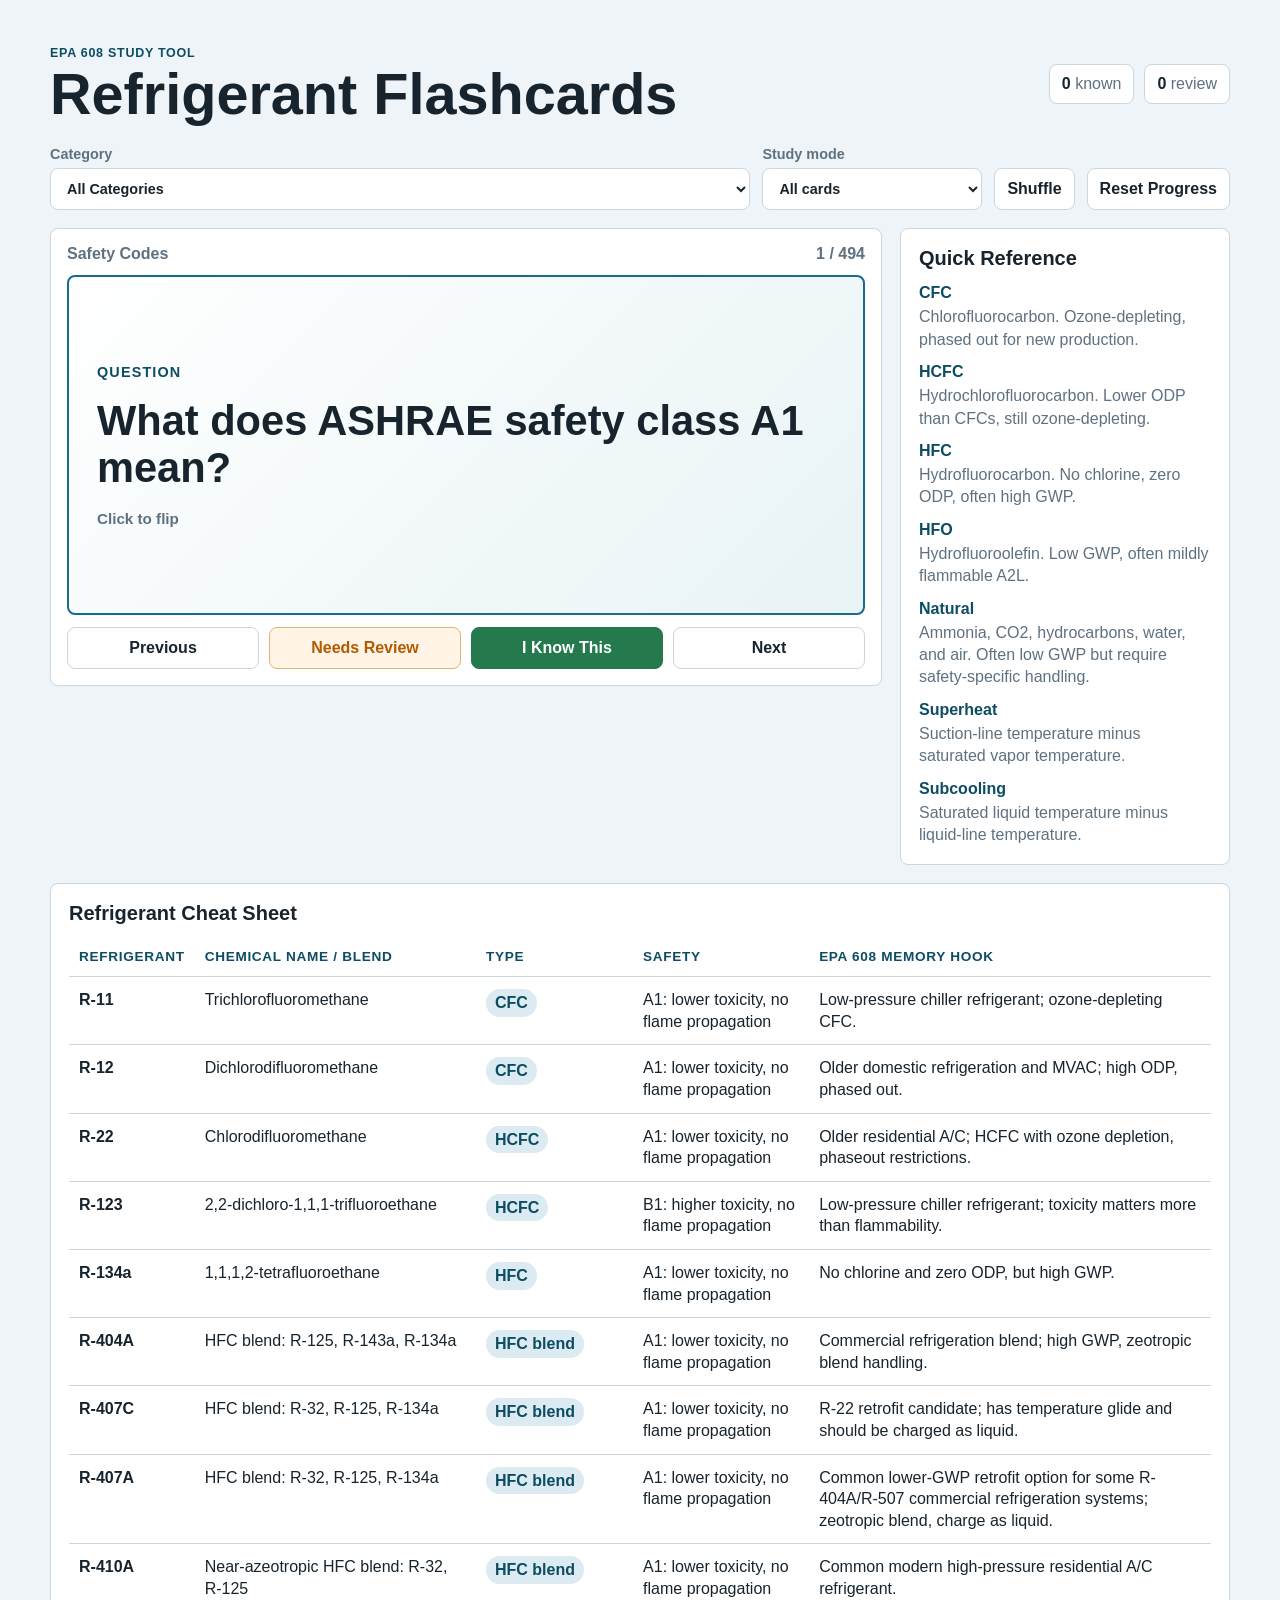
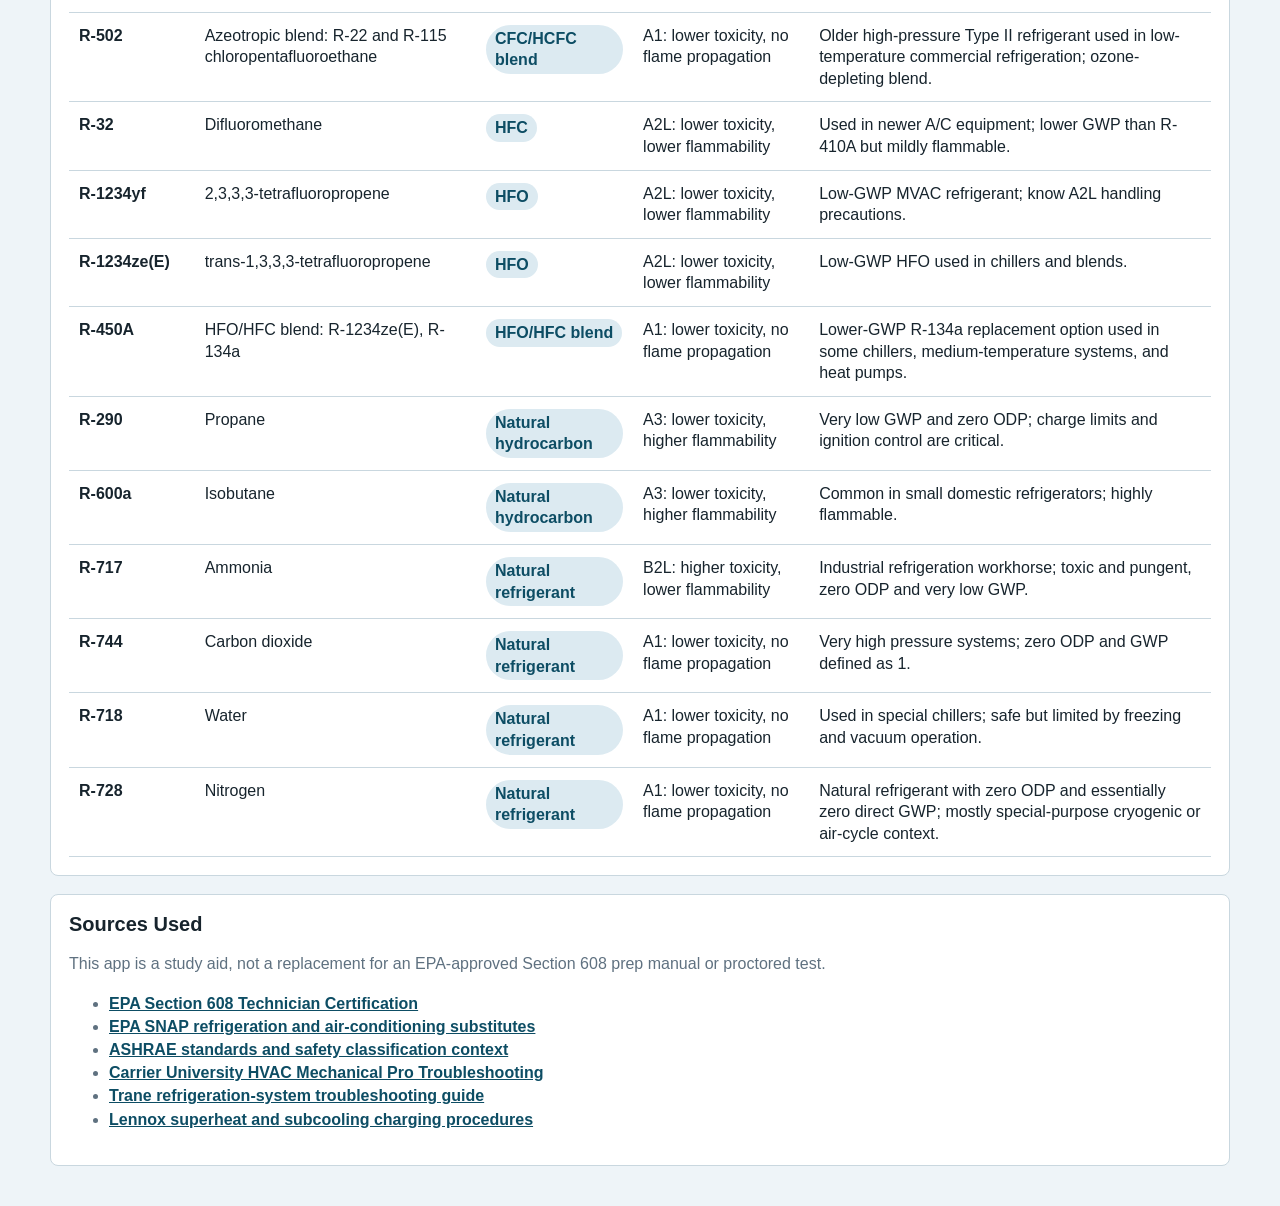
==== commit e4fd1dc4: "Add superheat and subcooling study section" ====
--- a/index-ipad.html
+++ b/index-ipad.html
@@ -175,6 +175,7 @@
 }
 
 .card-text {
+  white-space: pre-line;
   font-size: clamp(1.6rem, 4vw, 2.6rem);
   line-height: 1.12;
   font-weight: 800;
@@ -381,6 +382,10 @@
           <dd>Hydrofluoroolefin. Low GWP, often mildly flammable A2L.</dd>
           <dt>Natural</dt>
           <dd>Ammonia, CO2, hydrocarbons, water, and air. Often low GWP but require safety-specific handling.</dd>
+          <dt>Superheat</dt>
+          <dd>Suction-line temperature minus saturated vapor temperature.</dd>
+          <dt>Subcooling</dt>
+          <dd>Saturated liquid temperature minus liquid-line temperature.</dd>
         </dl>
       </aside>
     </section>
@@ -410,11 +415,2180 @@
         <li><a href="https://www.epa.gov/section608/section-608-technician-certification">EPA Section 608 Technician Certification</a></li>
         <li><a href="https://www.epa.gov/snap/substitutes-refrigeration-and-air-conditioning">EPA SNAP refrigeration and air-conditioning substitutes</a></li>
         <li><a href="https://www.ashrae.org/technical-resources/standards-and-guidelines">ASHRAE standards and safety classification context</a></li>
+        <li><a href="https://www.carrier.com/carrieruniversity/en/us/training-courses/courses/hvac-mechanical-pro-troubleshooting/">Carrier University HVAC Mechanical Pro Troubleshooting</a></li>
+        <li><a href="https://support.trane.com/hc/en-us/articles/45045022054925-Refrigeration-Malfunction-System-Troubleshooting">Trane refrigeration-system troubleshooting guide</a></li>
+        <li><a href="https://www.lennox.com/dA/e4ba902016/506874-01.pdf">Lennox superheat and subcooling charging procedures</a></li>
       </ul>
     </section>
   </main>
 
   <script>
+// Generated from the EPA608_*_Questions.md source files.
+const examCards = [
+  {
+    "id": "exam-core-1",
+    "category": "EPA 608 Core",
+    "question": "Do natural events like volcanic eruptions contribute to chlorine in the stratosphere?\n\nA. Yes, chlorine in the stratosphere is primarily from natural sources such as volcanoes\nB. Yes, chlorine can come from natural sources such as volcanoes, but they are not the primary source\nC. No, all chlorine comes from refrigerants released\nD. There is no chlorine in the stratosphere",
+    "answer": "Correct answer: Yes, chlorine can come from natural sources such as volcanoes, but they are not the primary source\n\nExplanation: Chlorine is released from natural sources such as volcanoes. But the primary reason for the rise of chlorine in the atmosphere is the refrigerants that have been released."
+  },
+  {
+    "id": "exam-core-2",
+    "category": "EPA 608 Core",
+    "question": "Ground level ozone is what absorbs and reflects harmful UV rays from the sun.\n\nA. True\nB. False",
+    "answer": "Correct answer: False\n\nExplanation: Ozone in the Stratosphere absorbs and reflects harmful UV rays from the sun, not ground level ozone. Ground level ozone is actually harmful for humans when inhaled."
+  },
+  {
+    "id": "exam-core-3",
+    "category": "EPA 608 Core",
+    "question": "In which of the following ways does ozone depletion affect humans? (Select all that apply)\n\nA. Increased risk of heart disease\nB. Increased risk of skin cancer\nC. Increased risk of pancreatic cancer\nD. Increased risk of cataracts",
+    "answer": "Correct answer: Increased risk of skin cancer, Increased risk of cataracts\n\nExplanation: When ozone is depleted, less ozone is available to absorb harmful UV radiation from the sun, increasing the risk of skin cancer and cataracts in humans."
+  },
+  {
+    "id": "exam-core-4",
+    "category": "EPA 608 Core",
+    "question": "Is there evidence that refrigerants are in the stratosphere?\n\nA. Yes\nB. No\nC. Inconclusive",
+    "answer": "Correct answer: Yes\n\nExplanation: Yes, air samples taken from the stratosphere confirm that refrigerants such as CFCs and HCFCs make it to the stratosphere, where they destroy ozone."
+  },
+  {
+    "id": "exam-core-5",
+    "category": "EPA 608 Core",
+    "question": "Which of the following statements is TRUE about chlorine?\n\nA. chlorine atom can only bond once with an oxygen atom\nB. single chlorine atom can survive in the atmosphere for vO years\nC. Chlorine creates carbon monoxide when it destroys ozone molecules\nD. chlorine atom disintegrates quickly in the atmosphere",
+    "answer": "Correct answer: A single chlorine atom can survive in the atmosphere for years\n\nExplanation: A single chlorine atom can remain in the atmosphere for years and repeatedly participate in ozone-depleting reactions."
+  },
+  {
+    "id": "exam-core-6",
+    "category": "EPA 608 Core",
+    "question": "Ozone has __ atoms of oxygen.\n\nA. 2\nB. 3\nC. 8\nD. 10",
+    "answer": "Correct answer: 3\n\nExplanation: Ozone is composed of 3 atoms of oxygen."
+  },
+  {
+    "id": "exam-core-7",
+    "category": "EPA 608 Core",
+    "question": "The majority of Earth's ozone is located in the stratosphere.\n\nA. True\nB. False",
+    "answer": "Correct answer: True\n\nExplanation: Most of Earth's ozone is located in the stratosphere, where it forms the ozone layer. This layer absorbs much of the Sun's harmful ultraviolet (UV) radiation."
+  },
+  {
+    "id": "exam-core-8",
+    "category": "EPA 608 Core",
+    "question": "How many molecules of ozone can three chlorine atoms destroy?\n\nA. 3,000\nB. 100,000\nC. 300,000\nD. 1,000,000",
+    "answer": "Correct answer: 300,000\n\nExplanation: In ozone depletion, chlorine acts as individual atoms, not as intact molecules. One chlorine atom can destroy approximately 100,000 molecules of ozone through catalytic reactions. Since the question refers to three chlorine atoms, they can destroy 3 x 100,000 = 300,000 ozone molecules."
+  },
+  {
+    "id": "exam-core-9",
+    "category": "EPA 608 Core",
+    "question": "What is the major function of ozone in the stratosphere?\n\nA. Absorb and reflect UV rays from the sun\nB. Create UV rays by using rays from the sun\nC. Direct UV rays from the sun to humans\nD. Convert UV rays into energy for humans",
+    "answer": "Correct answer: Absorb and reflect UV rays from the sun\n\nExplanation: Ozone is essential to life on earth because it absorbs and reflects harmful UV rays from the sun."
+  },
+  {
+    "id": "exam-core-10",
+    "category": "EPA 608 Core",
+    "question": "What is the primary source of chlorine in the stratosphere?\n\nA. Volcanoes\nB. Natural sources such as earthquakes\nC. Emissions of refrigerant chemicals such as CFCs and HCFCs by humans\nD. There is no chlorine in the stratosphere",
+    "answer": "Correct answer: Emissions of refrigerant chemicals such as CFCs and HCFCs by humans\n\nExplanation: The primary source of the rise of chlorine in the atmosphere Is the refrigerants that have been released by humans."
+  },
+  {
+    "id": "exam-core-11",
+    "category": "EPA 608 Core",
+    "question": "Which element is primarily responsible for stratospheric ozone depletion?\n\nA. Carbon\nB. Chlorine\nC. Calcium\nD. Fluorine",
+    "answer": "Correct answer: Chlorine\n\nExplanation: Chlorine is the element in many older refrigerants that harms the ozone layer. In the stratosphere, released chlorine atoms break down ozone repeatedly."
+  },
+  {
+    "id": "exam-core-12",
+    "category": "EPA 608 Core",
+    "question": "Which of the following are effects of ozone depletion?\n\nA. Increasing toxicity in the oceans\nB. Increasing acidity in the air\nC. Decreasing crop yields\nD. Increasing crop yields",
+    "answer": "Correct answer: Decreasing crop yields\n\nExplanation: Decreasing crop yields is an effect of ozone depletion. This is due to increased UV rays from the sun that damage plant life."
+  },
+  {
+    "id": "exam-core-13",
+    "category": "EPA 608 Core",
+    "question": "Which refrigerant chemicals are responsible for the destruction of the ozone layer?\n\nA. CFCs and HCFCs\nB. Chlorine and ozone\nC. HFCs and carbon dioxide\nD. CFCs and oxygen",
+    "answer": "Correct answer: CFCs and HCFCs\n\nExplanation: The refrigerant chemicals that are responsible for ozone depletion are CFCs (chlorofluorocarbons) and HCFCs (hydrochlorofluorocarbons)"
+  },
+  {
+    "id": "exam-core-14",
+    "category": "EPA 608 Core",
+    "question": "Who does ozone depletion affect?\n\nA. People close to areas with a lot of ozone\nB. People in the United States\nC. People in high altitudes\nD. People all over the world",
+    "answer": "Correct answer: People all over the world\n\nExplanation: Ozone depletion is a global problem and affects everyone living on earth."
+  },
+  {
+    "id": "exam-core-15",
+    "category": "EPA 608 Core",
+    "question": "After a refrigerant is phased out, can technicians still service existing systems that use it?\n\nA. Yes, if they are 608 certified and use recovered or reclaimed refrigerant\nB. No, all equipment must be replaced immediately\nC. Yes, anyone can service it as long as they can obtain refrigerant\nD. No, phased-out refrigerants are completely illegal to handle",
+    "answer": "Correct answer: Yes, if they are 608 certified and use recovered\n\nExplanation: Phasing out a refrigerant means that it can no longer be produced or imported. Technicians can still service equipment that contains that refrigerant, but those technicians need to be Section 608 certified."
+  },
+  {
+    "id": "exam-core-16",
+    "category": "EPA 608 Core",
+    "question": "In 2025, a technician repairs an R-22 system and needs to add refrigerant to finish the job. Since new production and imports are banned, which sources are allowed for servicing this equipment? (Select all that apply) :\n\nA. From another state with fewer restrictions\nB. From importing new R-22\nC. From stock recovered R-22 refrigerant only if recovered from the same customer's system\nD. From stock reclaimed R-22",
+    "answer": "Correct answer: From stock recovered R-22 refrigerant only if recovered from the same customer's system, From stock reclaimed R-22\n\nExplanation: After a refrigerant is phased out, technicians still need to service systems that contain that refrigerant. To service existing equipment, service refrigerant must come from recovered or reclaimed supplies."
+  },
+  {
+    "id": "exam-core-17",
+    "category": "EPA 608 Core",
+    "question": "Under EPA Section 608, can used ozone-depleting refrigerants and non-exempt substitute refrigerants be resold to a new owner?\n\nA. Yes, but only if it has been reclaimed by an EPA-certified reclaimer to AHRI Standard 700 purity specifications\nB. Yes, but only if it has been inspected by the EPA\nC. Yes, all refrigerant can be resold\nD. No",
+    "answer": "Correct answer: Yes, but only if it has been reclaimed by an EPA- certified reclaimer to AHRI Standard 700 purity specifications\n\nExplanation: Used Class I/II refrigerants and non-exempt substitutes generally cannot be resold unless reclaimed by an EPA- certified reclaimer to AHRI Standard 700 purity. (Exempt substitutes such as CO, are not the focus here.)"
+  },
+  {
+    "id": "exam-core-18",
+    "category": "EPA 608 Core",
+    "question": "Equipment has to be certified to EPA standards in order to recover which of the following refrigerants? (Select all that apply)\n\nA. CFCs\nB. HCFCs\nC. HFCs\nD. All refrigerants",
+    "answer": "Correct answer: CFCs, HCFCs, HFCs\n\nExplanation: All equipment used to recover ozone-depleting refrigerants or their substitutes must meet EPA standards. “Ozone-depleting refrigerants and their substitutes” include CFCs, HCFCs, and HFCs. Selecting ‘All refrigerants’ is too broad, as it includes exempt substitutes like CO2 (R- 744)."
+  },
+  {
+    "id": "exam-core-19",
+    "category": "EPA 608 Core",
+    "question": "If you are selling R-22 refrigerant, who can you sell to? (Select all that apply)\n\nA. An environmentalist\nB. An EPA official\nC. A technician with Section 608 certification\nD. A business that employs a technician with Section 608 certification",
+    "answer": "Correct answer: A technician with Section 608 certification, A business that employs a technician with Section 608 certification\n\nExplanation: SY Y certification The sales restriction in Section 608 limits the sale of all ozone- depleting refrigerants and their substitutes to technicians with certification or their employers. R-22 is an HCFC refrigerant, so it falls in this category."
+  },
+  {
+    "id": "exam-core-20",
+    "category": "EPA 608 Core",
+    "question": "If you recover R-12 refrigerant, can you use the recovered refrigerant in another device owned by a different person?\n\nA. Yes, but only if it has been reclaimed to AHRI Standard 700 specifications\nB. Yes, but only if it has been inspected by the EPA\nC. Yes, all refrigerant can be resold\nD. No, reclaimed refrigerant is illegal to use",
+    "answer": "Correct answer: Yes, but only if it has been reclaimed to AHRI Standard 700 specifications\n\nExplanation: Using the refrigerant owned by a different person is considered changing ownership. So, to change ownership, the refrigerant has to be reclaimed according to AHRI Standard 700 specifications."
+  },
+  {
+    "id": "exam-core-21",
+    "category": "EPA 608 Core",
+    "question": "In the United States, when were all CFCs phased out by?\n\nA. 1985\nB. 1990\nC. 1995\nD. 2000",
+    "answer": "Correct answer: 1995\n\nExplanation: All CFCs were phased out in 1995."
+  },
+  {
+    "id": "exam-core-22",
+    "category": "EPA 608 Core",
+    "question": "In the United States, when were R-22 and R-142b phased out?\n\nA. 1995\nB. 2000\nC. 2020\nD. 2030",
+    "answer": "Correct answer: 2020\n\nExplanation: R-22 and R-142b, along with the majority of HCFCs, were phased out on January 1, 2020. This means there can be no new production or imports of these refrigerants."
+  },
+  {
+    "id": "exam-core-23",
+    "category": "EPA 608 Core",
+    "question": "In the United States, by what year will the complete HCFC phaseout be finalized under EPA regulations?\n\nA. 1995\nB. 2000\nC. 2020\nD. 2030",
+    "answer": "Correct answer: 2030\n\nExplanation: While production and import of R-22 largely ended in 2020, the complete HCFC phaseout timeline in the United States extends through 2030."
+  },
+  {
+    "id": "exam-core-24",
+    "category": "EPA 608 Core",
+    "question": "Which of the following information must be included in service records for equipment containing R-22 refrigerant? (Select all that apply)\n\nA. Type of refrigerant used or recovered\nB. Date of service\nC. Quantity of refrigerant added or removed\nD. Model number of the appliance",
+    "answer": "Correct answer: Type of refrigerant used or recovered, Date of service, Quantity of refrigerant added or removed\n\nExplanation: Service records must document the type of refrigerant, the date of service, and the quantity of refrigerant added or removed. Recording the model number of the appliance is not required for refrigerant compliance records."
+  },
+  {
+    "id": "exam-core-25",
+    "category": "EPA 608 Core",
+    "question": "Section 608 of the Clean Air Act is:\n\nA. A set of federal guidelines on limiting air pollutants\nB. Federal law\nC. State law\nD. A global treaty",
+    "answer": "Correct answer: Federal law\n\nExplanation: Section 608 of the Clean Air Act is a federal law."
+  },
+  {
+    "id": "exam-core-26",
+    "category": "EPA 608 Core",
+    "question": "Which statements about state and local regulations are true? Select all that apply.\n\nA. They must be followed in addition to federal CAA regulations\nB. They replace federal CAA regulations\nC. They may be stricter than federal CAA regulations\nD. They are only suggestions",
+    "answer": "Correct answer: They must be followed in addition to federal CAA regulations, They may be stricter than federal CAA regulations\n\nExplanation: Technicians must follow federal regulations along with any applicable state and local regulations. State and local rules may also be stricter than federal requirements."
+  },
+  {
+    "id": "exam-core-27",
+    "category": "EPA 608 Core",
+    "question": "The Venting Prohibition requires that you recover affected refrigerant before (Select all that apply):\n\nA. Opening equipment\nB. Servicing equipment\nC. Disposing of equipment\nD. Manufacturing equipment",
+    "answer": "Correct answer: Opening equipment, Servicing equipment, Disposing of equipment\n\nExplanation: It is necessary to recover refrigerant before opening, servicing, or disposing of refrigerant. This prevents the venting of refrigerant. You have correctly selected 2."
+  },
+  {
+    "id": "exam-core-28",
+    "category": "EPA 608 Core",
+    "question": "Ascrap yard is taking in old rooftop units. Under Section 608, who must verify that all refrigerant has been removed before disposal?\n\nA. The original installing contractor.\nB. The EPA field inspector.\nC. The equipment owner or technician\nD. The final person in the disposal chain",
+    "answer": "Correct answer: The final person in the disposal chain\n\nExplanation: Section 608 dictates that the final person in the disposal chain must make sure that all refrigerant is removed from equipment before disposal. In practice, this would be the scrap metal recycler or the landfill owner."
+  },
+  {
+    "id": "exam-core-29",
+    "category": "EPA 608 Core",
+    "question": "EPA Section 608 regulations apply to appliances that contain and use . refrigerant. Which of the following is covered?\n\nA. Freezers\nB. Desiccant dehumidifiers\nC. Both (A) and (B)\nD. None of these",
+    "answer": "Correct answer: Freezers\n\nExplanation: Section 608 applies to equipment that contains and uses refrigerant. Freezers are covered, while desiccant dehumidifiers typically do not use refrigerant."
+  },
+  {
+    "id": "exam-core-30",
+    "category": "EPA 608 Core",
+    "question": "What does SNAP stand for?\n\nA. Significant New Alternatives Policy\nB. Science New Alliances Policy\nC. Science Neutral Alliances Policy\nD. None of these",
+    "answer": "Correct answer: Significant New Alternatives Policy\n\nExplanation: SNAP stands for Significant New Alternatives Policy."
+  },
+  {
+    "id": "exam-core-31",
+    "category": "EPA 608 Core",
+    "question": "On August 15, 2017, a contractor was cited for two separate Clean Air Act violations. If both violations continued for three days (Aug 15-17), what is the maximum total civil fine based on the 2017 penalty schedule?\n\nA. $44,539\nB. $89,078\nC. $222,695\nD. $267,234",
+    "answer": "Correct answer: $267,234\n\nExplanation: Under the 2017 Clean Air Act penalty schedule, each violation can be fined up to $44,539 per day. Since there were 2 violations lasting 3 days, that equals 6 total violation-days. 6 x $44,539 = $267,234."
+  },
+  {
+    "id": "exam-core-32",
+    "category": "EPA 608 Core",
+    "question": "What change did the 2016 Kigali Amendment make to the Montreal Protocol?\n\nA. Allowed limited CFC production again for servicing older equipment\nB. Added a global phase-down schedule for HFCs due to their climate impact\nC. Moved the HCFC phase-out completion date worldwide to 2010\nD. It ended the use of HFCs immediately in every country",
+    "answer": "Correct answer: Added a global phase-down schedule for HFCs due to their climate impact\n\nExplanation: Kigali Amendment expands the Montreal Protocol by adding a phasedown schedule for HEC production and consumption. HFCs don't deplete ozone, but they have high GWP."
+  },
+  {
+    "id": "exam-core-33",
+    "category": "EPA 608 Core",
+    "question": "What is the purpose of Section 608? (Select all that apply)\n\nA. To protect the ozone layer\nB. To regulate use of chemicals that deplete ozone\nC. To raise money through fines\nD. Economic reasons",
+    "answer": "Correct answer: To protect the ozone layer, To regulate use of chemicals that deplete ozone\n\nExplanation: The main provisions of Section 608 are to protect the ozone layer by regulating chemicals that destroy it."
+  },
+  {
+    "id": "exam-core-34",
+    "category": "EPA 608 Core",
+    "question": "What is the purpose of SNAP? (Select all that apply)\n\nA. To evaluate alternative refrigerants\nB. To further the goals of the CAA\nC. To consider effects of substitute refrigerants on humans\nD. To consider effects of substitute refrigerants on the environment",
+    "answer": "Correct answer: To evaluate alternative refrigerants, To further the goals of the CAA, To consider effects of substitute refrigerants on humans, To consider effects of substitute refrigerants on the environment\n\nExplanation: environment All of these statements are true."
+  },
+  {
+    "id": "exam-core-35",
+    "category": "EPA 608 Core",
+    "question": "What do you do if you discover that you have added Refrigerant B to a system that contained Refrigerant A? Consider that Refrigerant A is ozone-depleting.\n\nA. Vent the refrigerant\nB. Recover the mixture in a separate recovery cylinder\nC. Add more of Refrigerant B\nD. Add more of Refrigerant",
+    "answer": "Correct answer: Recover the mixture in a separate recovery cylinder\n\nExplanation: lf you accidentally mix two refrigerants, you must recover the mixture in a separate recovery cylinder. You need a separate recovery cylinder because you don't want this mixture to contaminate the contents of other cylinders."
+  },
+  {
+    "id": "exam-core-36",
+    "category": "EPA 608 Core",
+    "question": "Under EPA regulations, who may perform refrigerant recovery from small appliances prior to final disposal?\n\nA. Any individual using EPA-approved recovery equipment\nB. Only the manufacturer\nC. Only certified technicians\nD. Only the equipment installer",
+    "answer": "Correct answer: Any individual using EPA-approved recovery equipment\n\nExplanation: For small appliances being prepared for final disposal, EPA regulations do not require technician certification, as long as EPA- approved refrigerant recovery equipment is properly used."
+  },
+  {
+    "id": "exam-core-37",
+    "category": "EPA 608 Core",
+    "question": "What other appliances do Section 608 regulations apply to? (Select the best answer)\n\nA. Commercial refrigeration equipment\nB. Air conditioning equipment\nC. Both of the above\nD. None of the above",
+    "answer": "Correct answer: Both of the above\n\nExplanation: Both commercial refrigeration equipment and air conditioning equipment can contain ozone-depleting substances. Section 608 regulations apply to equipment that contains any ozone-depleting refrigerant or its substitute."
+  },
+  {
+    "id": "exam-core-38",
+    "category": "EPA 608 Core",
+    "question": "What penalties can technicians face if they violate the Clean Air Act? (Select all that apply)\n\nA. They may lose their Section 608 certification\nB. They may face federal charges\nC. They may have to do community service\nD. They may be fined",
+    "answer": "Correct answer: They may lose their Section 608 certification, They may face federal charges, They may be fined.\n\nExplanation: Technicians violating the Clean Air Act, especially Section 608 on refrigerant handling, may face penalties including losing their certification, fines, and potential federal charges."
+  },
+  {
+    "id": "exam-core-39",
+    "category": "EPA 608 Core",
+    "question": "Which of the following scenarios are NOT considered de minimis releases? (\"De minimis” refers to small, unavoidable releases that occur during good-faith attempts to recover/recapture refrigerant, for example, when connecting or disconnecting hoses during servicing.) (Select all that apply.)\n\nA. Catastrophic failure after operating the equipment well beyond the recommended service/maintenance date\nB. Asmall amount is released when connecting or disconnecting hoses with low-loss fittings during normal X service\nC. Releases occur during maintenance because recovery was not performed with certified recovery/recycling equipment (equipment tested and labeled according to EPA requirements)\nD. brief puff of air is produced when the certified recovery",
+    "answer": "Correct answer: A & C\n\nExplanation: Equipment is disconnected once the recovery is complete B and D are considered de minimis because they describe small, unavoidable releases when connecting/disconnecting during proper servicing. C is not de minimis because “certified equipment” refers to certified and labeled recovery/recycling equipment (not technician certification), and failure"
+  },
+  {
+    "id": "exam-core-40",
+    "category": "EPA 608 Core",
+    "question": "Which of the following are excluded from Section 608 refrigerant management requirements? (Select all that apply)\n\nA. Carbon dioxide\nB. HFCs\nC. Nitrogen\nD. CFCs",
+    "answer": "Correct answer: Carbon dioxide, Nitrogen\n\nExplanation: Carbon dioxide and nitrogen are excluded from Section 608 refrigerant management requirements because they are not regulated refrigerants under EPA Section 608. HFCs and CFCs are regulated under Section 608 and therefore are not excluded."
+  },
+  {
+    "id": "exam-core-41",
+    "category": "EPA 608 Core",
+    "question": "Which of the following are violations of the CAA Venting Prohibition? (Select all that apply)\n\nA. Release of refrigerants because appliances were not Yo recovered\nB. Releasing isobutane while servicing equipment\nC. Releasing HFC refrigerant because of catastrophic equipment failure\nD. Refrigerants released when disconnecting non-low-loss",
+    "answer": "Correct answer: Release of refrigerants because appliances were not recovered, Refrigerants released when disconnecting non- low-loss hoses to service an appliance\n\nExplanation: hoses to service an appliance These are violations of the venting prohibition. Isobutane is exempted because it is a natural refrigerant and does not deplete ozone and Catastrophic failure of equipment is covered under de minimis, as long as all proper procedures were followed."
+  },
+  {
+    "id": "exam-core-42",
+    "category": "EPA 608 Core",
+    "question": "Which of the following are considered natural refrigerants? (Select all that apply)\n\nA. R-290\nB. R-600a\nC. R-744\nD. R-11",
+    "answer": "Correct answer: R-290, R-600a, R-744\n\nExplanation: R-290 (propane), R-600a (isobutane), and R-744 (carbon dioxide) are all considered natural refrigerants. In contrast, R-11 is a chlorofluorocarbon (CFC) that has significant ozone depletion potential and is not classified as a natural refrigerant. You have correctly selected 2."
+  },
+  {
+    "id": "exam-core-43",
+    "category": "EPA 608 Core",
+    "question": "Which of the following do you not need Section 608 certification to purchase?\n\nA. Nitrogen\nB. HFCs\nC. CFCs\nD. HCFCs",
+    "answer": "Correct answer: Nitrogen\n\nExplanation: You do not need EPA Section 608 certification to purchase nitrogen. The sales restriction under Section 608 only applies to ozone- depleting refrigerants and their substitutes. Nitrogen is a natural refrigerant and is not included in this category."
+  },
+  {
+    "id": "exam-core-44",
+    "category": "EPA 608 Core",
+    "question": "Which of the following is a CFC? (Choose all that apply)\n\nA. R-11\nB. R-12\nC. R-20\nD. R-22",
+    "answer": "Correct answer: R-11, R-12\n\nExplanation: R-11 and R-12 are both CFCs."
+  },
+  {
+    "id": "exam-core-45",
+    "category": "EPA 608 Core",
+    "question": "Which of the following is an HCFC?\n\nA. R-11\nB. R-12\nC. R-20\nD. R-22",
+    "answer": "Correct answer: R-22\n\nExplanation: From this list, only R-22 is an example of a hydrochlorofluorocarbon (HCFC)."
+  },
+  {
+    "id": "exam-core-46",
+    "category": "EPA 608 Core",
+    "question": "Which of the following refrigerants does the Venting Prohibition cover?\n\nA. CFCs and HCFCs\nB. CFCs, HCFCs, and HFCs\nC. CFCs and natural refrigerants\nD. All natural refrigerants",
+    "answer": "Correct answer: CFCs, HCFCs, and HFCs\n\nExplanation: The CAA Venting Prohibition extends to all ozone-depleting refrigerants and their substitutes. This includes CFCs, HCFCs, and HFCs."
+  },
+  {
+    "id": "exam-core-47",
+    "category": "EPA 608 Core",
+    "question": "According to EPA requirements, recovery equipment used with R-12 must be certified to standards established by which organization?\n\nA. OSHA\nB. AHRI\nC. ASHRAE\nD. EPA",
+    "answer": "Correct answer: AHRI\n\nExplanation: Recovery equipment used with R-12 must be certified to performance standards established by AHRI (Air-Conditioning, Heating, and Refrigeration Institute). EPA regulations require certified recovery equipment to meet these standards."
+  },
+  {
+    "id": "exam-core-48",
+    "category": "EPA 608 Core",
+    "question": "Who does not need to maintain proper records of refrigerants?\n\nA. Wholesalers\nB. The EPA\nC. Reclaimers\nD. Owners and technicians",
+    "answer": "Correct answer: The EPA\n\nExplanation: The EPA is not responsible for maintaining records of refrigerants."
+  },
+  {
+    "id": "exam-core-49",
+    "category": "EPA 608 Core",
+    "question": "Which of the following is considered a de minimis refrigerant release under EPA regulations? (Select all that apply)\n\nA. Asmall release when connecting hoses with low-loss fittings during normal servicing\nB. Venting refrigerant because recovery equipment was unavailable\nC. brief puff released when disconnecting certified recovery equipment after recovery is complete\nD. Intentionally releasing refrigerant during system",
+    "answer": "Correct answer: A small release when connecting hoses with\n\nExplanation: maintenance Small unavoidable releases that occur during proper servicing, such as connecting hoses with low-loss fittings or disconnecting certified recovery equipment, are considered de minimis releases under EPA regulations."
+  },
+  {
+    "id": "exam-core-50",
+    "category": "EPA 608 Core",
+    "question": "Equipment that uses nitrogen as a refrigerant is not subject to Section 608 requirements.\n\nTrue\nFalse",
+    "answer": "Correct answer: True\n\nExplanation: This statement is true. Equipment that uses natural refrigerants is not subject to Section 608 requirements. Only equipment that contains ozone-depleting refrigerants (and their substitutes) is subject to Section 608 requirements."
+  },
+  {
+    "id": "exam-core-51",
+    "category": "EPA 608 Core",
+    "question": "As the temperature of a liquid increases, what phase does it turn into? (Assume constant pressure)\n\nA. Solid\nB. Liquid\nC. Vapor\nD. Water",
+    "answer": "Correct answer: Vapor\n\nExplanation: As the temperature of a liquid increases, it turns into vapor. For example, when water boils, it changes into steam, which is water vapor."
+  },
+  {
+    "id": "exam-core-52",
+    "category": "EPA 608 Core",
+    "question": "or Which component has the opposite function to the condenser?\n\nA. Evaporator\nB. Compressor\nC. Metering Device\nD. Suction Line",
+    "answer": "Correct answer: Evaporator\n\nExplanation: The component that has the opposite function to the condenser is the Evaporator. While the condenser releases heat from the refrigerant to change it from a vapor to a liquid, the evaporator absorbs heat from the indoor air to change the refrigerant from a liquid to a vapor."
+  },
+  {
+    "id": "exam-core-53",
+    "category": "EPA 608 Core",
+    "question": "What is the condenser’s job?\n\nA. To cool the high-pressure vapor\nB. To heat the high-pressure vapor\nC. To increase the pressure\nD. To decrease the pressure",
+    "answer": "Correct answer: To cool the high-pressure vapor\n\nExplanation: The condenser plays a crucial role in the refrigeration cycle by reducing the temperature of the refrigerant. It does this by transferring the heat from the refrigerant to the outdoor air, which facilitates the condensation of the refrigerant from a high-pressure vapor to a high- pressure liquid."
+  },
+  {
+    "id": "exam-core-54",
+    "category": "EPA 608 Core",
+    "question": "What is the function of the metering device?\n\nA. To decrease pressure\nB. To increase pressure\nC. To increase temperature\nD. All ofthe above",
+    "answer": "Correct answer: To decrease pressure\n\nExplanation: The function of the metering device is to decrease pressure. It controls the flow of refrigerant into the evaporator, reducing its pressure and, as a consequence, its temperature, preparing the refrigerant to absorb heat in the evaporator."
+  },
+  {
+    "id": "exam-core-55",
+    "category": "EPA 608 Core",
+    "question": "What is the state of the refrigerant when it enters the condenser?\n\nA. High-pressure liquid\nB. Low-pressure liquid\nC. High-pressure vapor\nD. Low-pressure vapor",
+    "answer": "Correct answer: High-pressure vapor\n\nExplanation: The refrigerant enters the condenser as a high pressure vapor from the compressor. It enters the compressor as a low pressure vapor before it is compressed into a high pressure vapor and sent into the condenser."
+  },
+  {
+    "id": "exam-core-56",
+    "category": "EPA 608 Core",
+    "question": "Inside the metering device, what change does the refrigerant primarily undergo?\n\nA. Pressure increases while it remains a vapor\nB. Pressure decreases while it remains a liquid\nC. Temperature rises and it condenses to liquid\nD. It boils into vapor at higher pressure",
+    "answer": "Correct answer: Pressure decreases while it remains a liquid\n\nExplanation: In the metering device, the refrigerant is fully liquid, and the device reduces its pressure. It remains liquid as it exits at low pressure."
+  },
+  {
+    "id": "exam-core-57",
+    "category": "EPA 608 Core",
+    "question": "When refrigerant exits the metering device, what state is it in?\n\nA. Low-pressure liquid\nC. Low-pressure vapor\nB. High-pressure liquid\nD. High-pressure vapor",
+    "answer": "Correct answer: Low-pressure liquid\n\nExplanation: When refrigerant exits the metering device, it is in a low-pressure liquid state. The metering device is responsible for regulating the flow of refrigerant into the evaporator. It achieves this by reducing the pressure of the refrigerant, which causes it to partially vaporize and become a low-pressure liquid."
+  },
+  {
+    "id": "exam-core-58",
+    "category": "EPA 608 Core",
+    "question": "Hh Conneee Inside the compressor, what happens to the refrigerant?\n\nA. Condenses to liquid at higher pressure\nB. Freezes into a solid as it cools\nC. Stays a vapor while pressure increases\nD. Evaporates from liquid to vapor",
+    "answer": "Correct answer: Stays a vapor while pressure increases\n\nExplanation: The compressor receives refrigerant as a superheated, low-pressure vapor from the evaporator. It raises the pressure and temperature without changing state, so the discharge leaves as a high-pressure, high-temperature vapor."
+  },
+  {
+    "id": "exam-core-59",
+    "category": "EPA 608 Core",
+    "question": "When the refrigerant enters the evaporator, what state is it in?\n\nA. Solid\nB. Liquid\nC. Vapor\nD. Water",
+    "answer": "Correct answer: Liquid\n\nExplanation: When the refrigerant enters the evaporator, it is typically in a low- pressure, low-temperature liquid state."
+  },
+  {
+    "id": "exam-core-60",
+    "category": "EPA 608 Core",
+    "question": "When the refrigerant exits the evaporator, what state is it in?\n\nA. Solid\nB. Liquid\nC. Vapor\nD. Water",
+    "answer": "Correct answer: Vapor\n\nExplanation: When the refrigerant exits the evaporator, it is in a vapor state. The heat absorbed from the indoor air causes the refrigerant to evaporate and change from a low-pressure liquid to a low-pressure vapor."
+  },
+  {
+    "id": "exam-core-61",
+    "category": "EPA 608 Core",
+    "question": "What is the state of the refrigerant when it exits the evaporator?\n\nA. Low-pressure liquid\nB. High-pressure vapor\nC. Low-pressure vapor\nD. High-pressure liquid",
+    "answer": "Correct answer: Low-pressure vapor\n\nExplanation: When the refrigerant exits the evaporator, it is in a low-pressure vapor state. The refrigerant absorbs heat from the indoor air, which causes it to evaporate and transform from a low-pressure liquid to a low-pressure vapor."
+  },
+  {
+    "id": "exam-core-62",
+    "category": "EPA 608 Core",
+    "question": "At constant pressure, boiling requires the addition of heat.\n\nTrue\nFalse",
+    "answer": "Correct answer: True\n\nExplanation: At constant pressure, adding heat will raise the temperature of the substance until it reaches its boiling point, where it begins to vaporize."
+  },
+  {
+    "id": "exam-core-63",
+    "category": "EPA 608 Core",
+    "question": "Condensation happens when a gas Or vapor cools down and becomes a liquid.\n\nTrue\nFalse",
+    "answer": "Correct answer: True\n\nExplanation: This statement is true. Condensation occurs when a gas or vapor loses heat energy, causing its molecules to slow down and come closer together. As a result, the molecules transition from a gaseous state to a liquid state. This process is commonly observed when water vapor in the air cools down upon contact with a colder surface, such as a glass of cold water or a mirror, leading to the formation of water droplets on the surface."
+  },
+  {
+    "id": "exam-core-64",
+    "category": "EPA 608 Core",
+    "question": "The boiling point of most refrigerants is 212 °F.\n\nTrue\nFalse",
+    "answer": "Correct answer: False\n\nExplanation: This statement is false. The boiling point of most refrigerants is not 212°F (which is equivalent to 100°C), as this temperature corresponds to the boiling point of water at standard atmospheric pressure. Refrigerants typically have much lower boiling points, often below room temperature. For example, common refrigerants like R-134a and R-410A have boiling points around -26.3°C (-15.34°F) and -48.5°C (-55.3°F), respectively."
+  },
+  {
+    "id": "exam-core-65",
+    "category": "EPA 608 Core",
+    "question": "The vapor leaving the compressor is lower in pressure than vapor entering the compressor.\n\nTrue\nFalse",
+    "answer": "Correct answer: False\n\nExplanation: This statement is false. The vapor leaving the compressor Is higher in pressure than the vapor entering the compressor. The main function of the compressor in a refrigeration or air conditioning system is to increase the pressure (and temperature) of the refrigerant vapor."
+  },
+  {
+    "id": "exam-core-66",
+    "category": "EPA 608 Core",
+    "question": "You are boiling a pot of water with the lid on. As the water heats up and Starts to boil, you notice that drops of water form on the bottom of the pot lid. This is an example of condensation.\n\nTrue\nFalse",
+    "answer": "Correct answer: True\n\nExplanation: This statement is true. In this scenario, as the water in the pot heats up and reaches its boiling point, water vapor rises and comes into contact with the cooler surface of the pot lid. Since the lid is cooler than the water vapor, the vapor loses heat energy to the lid and condenses back into liquid water droplets. This process is indeed an example of condensation."
+  },
+  {
+    "id": "exam-core-67",
+    "category": "EPA 608 Core",
+    "question": "Your air conditioning works by adding cold air into your house.\n\nTrue\nFalse",
+    "answer": "Correct answer: False\n\nExplanation: This statement is false. Air conditioning works by removing heat and moisture from the air inside a building, thereby cooling and dehumidifying it. It does not \"add cold air\" but rather removes heat energy from the indoor air, resulting in a cooler environment."
+  },
+  {
+    "id": "exam-core-68",
+    "category": "EPA 608 Core",
+    "question": "B2 refrigerants are more dangerous than which of the following? (Select all that apply)\n\nA. B1\nB. B3\nC. A1\nD. A2",
+    "answer": "Correct answer: B1, A1, A2\n\nExplanation: B2 refrigerants have high toxicity (Class B) and flammability (Class 2). Since they are highly toxic, they are more dangerous than c) A1 and d) A2 refrigerants. Since they have low flammability, they are more dangerous than B1 refrigerants, which are not flammable (Class 1)."
+  },
+  {
+    "id": "exam-core-69",
+    "category": "EPA 608 Core",
+    "question": "What does HCFC stand for?\n\nA. Hydrocarbons\nB. Hydrofluorocarbons\nC. Hydrochlorofluorocarbons\nD. Hydrochlorofluoros",
+    "answer": "Correct answer: Hydrochlorofluorocarbons\n\nExplanation: HCFCs are hydrochlorofluorocarbons."
+  },
+  {
+    "id": "exam-core-70",
+    "category": "EPA 608 Core",
+    "question": "Other than fluorine and chlorine, what do HCFCs contain? (Select all that apply)\n\nA. Hydrogen\nB. Carbon\nC. Helium\nD. Calcium",
+    "answer": "Correct answer: Hydrogen, Carbon\n\nExplanation: Think of the letters in HCFC. The H is for Hydrogen. The first C is for Chlorine. The F is for Fluorine. And the last C is for Carbon."
+  },
+  {
+    "id": "exam-core-71",
+    "category": "EPA 608 Core",
+    "question": "Which of the following elements can be found in HCFCs? (Select all that apply)\n\nA. Fluorine\nB. Chlorine\nC. Ceranium\nD. Halon",
+    "answer": "Correct answer: Fluorine, Chlorine\n\nExplanation: Think of the letters in HCFC. H stands for Hydrogen, the first C is for Chlorine, F is for Fluorine, and the last C stands for Carbon. These are the elements found in HCFCs."
+  },
+  {
+    "id": "exam-core-72",
+    "category": "EPA 608 Core",
+    "question": "Other than hydrogen, which elements do HFCs contain? (Select all that apply)\n\nA. Fluorine\nB. Carbon\nC. Cadmium\nD. Chlorine",
+    "answer": "Correct answer: Fluorine, Carbon\n\nExplanation: Of the letters in HFC: The H is for Hydrogen. The F is for Fluorine. And the last C is for Carbon."
+  },
+  {
+    "id": "exam-core-73",
+    "category": "EPA 608 Core",
+    "question": "What safety classification do HFO refrigerants typically fall under?\n\nA. A2L\nB. A2\nC. B2\nD. B2L",
+    "answer": "Correct answer: A2L\n\nExplanation: HFO refrigerants are generally classified as A2L refrigerants."
+  },
+  {
+    "id": "exam-core-74",
+    "category": "EPA 608 Core",
+    "question": "What does HFO stand for?\n\nA. Hydrofluorocarbons\nB. Hydrofluorooxygens\nC. Hydrocarbons\nD. Hydrofluoroolefins",
+    "answer": "Correct answer: Hydrofluoroolefins\n\nExplanation: HFOs are hydrofluoroolefins."
+  },
+  {
+    "id": "exam-core-75",
+    "category": "EPA 608 Core",
+    "question": "Which of the following do HFOs contain?\n\nA. Hydrogen\nB. Halon\nC. Chlorine\nD. Oxygen",
+    "answer": "Correct answer: Hydrogen\n\nExplanation: The H in HFO stands for hydrogen. The O does not stand for oxygen."
+  },
+  {
+    "id": "exam-core-76",
+    "category": "EPA 608 Core",
+    "question": "Which of the following do HFOs contain? (Select all that apply)\n\nA. Fluorine\nB. Falon\nC. Oxygen\nD. Carbon",
+    "answer": "Correct answer: Fluorine, Carbon\n\nExplanation: The H in HFO stands for hydrogen. The F stands for Fluorine. The last element of HFOs is carbon, just like HFCs. The O does not tell you the name of an element in HFOs."
+  },
+  {
+    "id": "exam-core-77",
+    "category": "EPA 608 Core",
+    "question": "Which statement is true about hydrocarbons?\n\nA. Are generally A3 refrigerants\nB. Have high toxicity\nC. Have low flammability\nD. Are safe to use because they are natural refrigerants",
+    "answer": "Correct answer: Are generally A3 refrigerants\n\nExplanation: Hydrocarbons are A3 refrigerants. This means they have low toxicity but are highly flammable. While they are non-ozone depleting, they must be handled with care due to their flammability."
+  },
+  {
+    "id": "exam-core-78",
+    "category": "EPA 608 Core",
+    "question": "If a refrigerant has an ODP of 0.055, which of the following are true? (Select all that apply)\n\nA. It contains chlorine\nB. It might contain chlorine\nC. It could be R-22\nD. It could be R-1234yf",
+    "answer": "Correct answer: It contains chlorine, It could be R-22\n\nExplanation: lf a refrigerant has an ODP of anything greater than O, it must contain chlorine, since it is chlorine that is responsible for destroying ozone. Examples of this include R-11, which has an ODP of 1, and R-22, which has an ODP of 0.055. They both contain chlorine. You have correctly selected 1."
+  },
+  {
+    "id": "exam-core-79",
+    "category": "EPA 608 Core",
+    "question": "R-410A has a GWP of about 2,088. What does this number mean?\n\nA. It emits 2,088 kg CO, for every kilogram produced\nB. It is 2,088x more ozone-depleting than CO, across 100 years\nC. It has 2,088 ppm allowable concentration in occupied spaces\nD. It traps roughly 2,088 x as much heat as the same mass of CO2 over 100 years",
+    "answer": "Correct answer: It traps roughly 2,088x as much heat as the same mass of CO, over 100 years\n\nExplanation: GWP compares the heat absorbed by a gas to that of CO, over a 100-year time horizon. So a GWP near 2,088 means one kilogram of R-410A warms the atmosphere about 2,088 times as much as one kilogram of CO, over that period."
+  },
+  {
+    "id": "exam-core-80",
+    "category": "EPA 608 Core",
+    "question": "Which one of the following refrigerants has the lowest global warming potential (GWP)?\n\nA. R-12\nB. R-22\nC. R-410a\nD. R-1234yf",
+    "answer": "Correct answer: R-1234yf\n\nExplanation: As we saw earlier with the chart, R-1234yf has the least GWP. It is an HFO refrigerant and has a GWP of only 4."
+  },
+  {
+    "id": "exam-core-81",
+    "category": "EPA 608 Core",
+    "question": "R-12 has a GWP in which of the following ranges?\n\nA. 1-500\nB. 500-1000\nC. 1000-10,000\nD. 10,000-50,000",
+    "answer": "Correct answer: 10,000-50,000\n\nExplanation: R-12 has a GWP of 10,900. This means it has close to 11,000 more global warming potential than carbon dioxide.10,900 would fall between 10,000 and 50,000."
+  },
+  {
+    "id": "exam-core-82",
+    "category": "EPA 608 Core",
+    "question": "R-12 is the same as:\n\nA. CFC-12\nB. CFC-11\nC. HCFC-12\nD. HFO-12",
+    "answer": "Correct answer: CFC-12\n\nExplanation: R-12 is a CFC. So it is the same as CFC-12."
+  },
+  {
+    "id": "exam-core-83",
+    "category": "EPA 608 Core",
+    "question": "R-1234yf is the same as:\n\nA. CFC-1234yf\nB. HCFC-1234yf\nC. HFC-1234yf\nD. HFO-1234yf",
+    "answer": "Correct answer: HFO-1234yf\n\nExplanation: R-1234yf is an HFO. So it is the same as HFO-1234yf."
+  },
+  {
+    "id": "exam-core-84",
+    "category": "EPA 608 Core",
+    "question": "R-134a is the same as:\n\nA. CFC-134a\nB. HCFC-134a\nC. HFC-134a\nD. HFO-134a",
+    "answer": "Correct answer: HFC-134a\n\nExplanation: R-134a is an HFC. So it is the same as HFC-134a."
+  },
+  {
+    "id": "exam-core-85",
+    "category": "EPA 608 Core",
+    "question": "R-410a has a GWP in which of the following ranges?\n\nA. 1-500\nB. 500-1000\nC. 1,000-10,000\nD. 10,000-50,000",
+    "answer": "Correct answer: 1,000-10,000\n\nExplanation: R-410a has a GWP of 2088, which means it has 2088 times more global warming potential than carbon dioxide. 2088 falls in between 1000 and 10,000."
+  },
+  {
+    "id": "exam-core-86",
+    "category": "EPA 608 Core",
+    "question": "R-410a is the same as:\n\nA. CFC-410b\nB. HFC-410b\nC. HFC-410a\nD. HFO-410a",
+    "answer": "Correct answer: HFC-410a\n\nExplanation: R-410a is an HFC. So it is the same as HFC-410a."
+  },
+  {
+    "id": "exam-core-87",
+    "category": "EPA 608 Core",
+    "question": "R-134a is the same as:\n\nA. CFC-134b\nB. HFC-134b\nC. HFC-134a\nD. HFO-134a",
+    "answer": "Correct answer: HFC-134a\n\nExplanation: R-134a is an HFC. So it is the same as HFC-134a."
+  },
+  {
+    "id": "exam-core-88",
+    "category": "EPA 608 Core",
+    "question": "The GWP of R-290 is greater than which of the following? (Select all that apply)\n\nA. R-410a\nB. R-134a\nC. R-22\nD. None of these",
+    "answer": "Correct answer: None of these\n\nExplanation: R-290 is greater than none of these refrigerants. Recall that R-290 is propane, which is a hydrocarbon. We mentioned that hydrocarbons, or HCs, have the lowest GWPs. Answer choices a, b, and c are either HCFC or HFC refrigerants, which have GWPs in the thousands."
+  },
+  {
+    "id": "exam-core-89",
+    "category": "EPA 608 Core",
+    "question": "What is the main safety concern with R-410a?\n\nA. None, it's an A1 refrigerant so there are no safety concerns\nB. Toxicity\nC. Blood oxygenation\nD. Asphyxia",
+    "answer": "Correct answer: Asphyxia\n\nExplanation: Even though R-410A is non toxic and has low flammability, it can still cause asphyxia. This is the main concern when it comes to handling R-410A."
+  },
+  {
+    "id": "exam-core-90",
+    "category": "EPA 608 Core",
+    "question": "What does the new subclass (2L) describe?\n\nA. Alternate highly flammable refrigerants\nB. Refrigerants that are Class 2 and burn slowly\nC. Refrigerants that are Class 2 and take longer to be effective\nD. Refrigerants that are toxic",
+    "answer": "Correct answer: Refrigerants that are Class 2 and burn slowly\n\nExplanation: The new subclass of refrigerants, called class 2L, are Class 2 refrigerants that burn slowly. Since they are still class 2, they still have low flammability."
+  },
+  {
+    "id": "exam-core-91",
+    "category": "EPA 608 Core",
+    "question": "What is the highest possible ODP for any CFC, HCFC, HFC, or HFO refrigerant?\n\nA. 0\nB. 1\nC. 100\nD. Infinite",
+    "answer": "Correct answer: 1\n\nExplanation: The highest possible ODP for these refrigerants is 1 for R-11, a CFC refrigerant. The potential of any refrigerant to deplete the ozone layer is compared to the ODP of R-11 and will be lower."
+  },
+  {
+    "id": "exam-core-92",
+    "category": "EPA 608 Core",
+    "question": "What is the least possible ODP for a refrigerant?\n\nA. 1\nB. 0\nC. 100\nD. None",
+    "answer": "Correct answer: 0\n\nExplanation: ms or The highest ODP is 1 for R-11, a CFC. If a refrigerant does not contain chlorine and does not destroy ozone, it has an ozone depletion potential (ODP) of 0."
+  },
+  {
+    "id": "exam-core-93",
+    "category": "EPA 608 Core",
+    "question": "R-441A is a hydrocarbon refrigerant blend (it contains no chlorine or bromine). What is its ozone depletion potential (ODP)?\n\nA. 0\nB. 0.1\nC. 0.2\nD. 1",
+    "answer": "Correct answer: 0\n\nExplanation: R-441A contains no chlorine or bromine, so it does not deplete the ozone layer. Therefore, its ODP is 0."
+  },
+  {
+    "id": "exam-core-94",
+    "category": "EPA 608 Core",
+    "question": "What is the ODP of R-600a?\n\nA. 1\nB. 0\nC. 0.5\nD. 0.25",
+    "answer": "Correct answer: 0\n\nExplanation: R-600a is isobutane, which is a natural refrigerant. Since natural refrigerants do not contain chlorine, they do not deplete the ozone layer. So their ODP is 0."
+  },
+  {
+    "id": "exam-core-95",
+    "category": "EPA 608 Core",
+    "question": "Which refrigerant class is defined as having low flammability (not zero flammability)?\n\nA. Class 1\nB. Class 2\nC. Class 3\nD. Class A",
+    "answer": "Correct answer: Class 2\n\nExplanation: Class 2 refers to refrigerants with low flammability. Class 1 has no flammability, and Class 3 has high flammability."
+  },
+  {
+    "id": "exam-core-96",
+    "category": "EPA 608 Core",
+    "question": "Which of the following classes refers to a refrigerant that is not flammable at all?\n\nA. Class 1\nB. Class 2\nC. Class 3\nD. Class A",
+    "answer": "Correct answer: Class 1\n\nExplanation: Class 1 is assigned to non-flammable refrigerants."
+  },
+  {
+    "id": "exam-core-97",
+    "category": "EPA 608 Core",
+    "question": "Which refrigerant safety class letter indicates higher toxicity?\n\nA. Class 1\nB. Class 3\nC. Class A\nD. Class B",
+    "answer": "Correct answer: Class B\n\nExplanation: In refrigerant safety classifications, Class B indicates higher toxicity."
+  },
+  {
+    "id": "exam-core-98",
+    "category": "EPA 608 Core",
+    "question": "Which of the following classes refers to a refrigerant with low toxicity?\n\nA. Class 1\nB. Class 3\nC. Class A\nD. Class B",
+    "answer": "Correct answer: Class A\n\nExplanation: Class B is high toxicity as we said for the previous question, so class A is low toxicity."
+  },
+  {
+    "id": "exam-core-99",
+    "category": "EPA 608 Core",
+    "question": "3 eset Which gas is used as a reference for measuring GWP?\n\nA. CFCs\nB. HCFCs\nC. Ozone\nD. Carbon dioxide",
+    "answer": "Correct answer: Carbon dioxide\n\nExplanation: Carbon dioxide is used as a reference in measuring global warming potential (GWP)."
+  },
+  {
+    "id": "exam-core-100",
+    "category": "EPA 608 Core",
+    "question": "Which of the following are CFCs? (Select all that apply)\n\nA. R-12\nB. R-1234yf\nC. R-134a\nD. R-11",
+    "answer": "Correct answer: R-12, R-11\n\nExplanation: R-11 and R-12 are CFC refrigerants. R-1234yf is an HFO, and R-134a is an HFC."
+  },
+  {
+    "id": "exam-core-101",
+    "category": "EPA 608 Core",
+    "question": "Which of the following are HCFCs that are seen in most refrigeration systems today?\n\nA. R-22\nB. R-123\nC. R-124\nD. R-231",
+    "answer": "Correct answer: R-22\n\nExplanation: R-22 is the HCFC refrigerant most commonly still seen in refrigeration systems today."
+  },
+  {
+    "id": "exam-core-102",
+    "category": "EPA 608 Core",
+    "question": "Which of the following are HCFCs? (Choose all that apply)\n\nA. R-22\nB. R-123\nC: R-124\nD. R-211",
+    "answer": "Correct answer: R-22, R-123, R-124\n\nExplanation: R-22, R-123, and R-124 are all HCFC refrigerants."
+  },
+  {
+    "id": "exam-core-103",
+    "category": "EPA 608 Core",
+    "question": "Which of the following refrigerants are HFCs? (Select all that apply)\n\nA. R-134a\nB. R-32\nC. R-12\nD. R-22",
+    "answer": "Correct answer: R-134a, R-32\n\nExplanation: R-134a and R-32 are both HFC refrigerants."
+  },
+  {
+    "id": "exam-core-104",
+    "category": "EPA 608 Core",
+    "question": "Why are HFCs still considered harmful to the environment?\n\nA. Because they deplete the ozone layer\nB. Because they cause cancer\nC. Because they increase global warming\nD. Because they are harmful to plants",
+    "answer": "Correct answer: Because they increase global warming\n\nExplanation: HFCs are harmful to the environment because they contribute to global warming."
+  },
+  {
+    "id": "exam-core-105",
+    "category": "EPA 608 Core",
+    "question": "What is the chemical name for the HFO refrigerant R-1 234yf commonly used in HVAC systems?\n\nA. Trifluoroethane\nB. Tetrafluoropropene\nC. Dichlorofluoromethane\nD. Pentafluoropropane",
+    "answer": "Correct answer: Tetrafluoropropene\n\nExplanation: R-1234yf is also called tetrafluoropropene, a hydrofluoroolefin refrigerant."
+  },
+  {
+    "id": "exam-core-106",
+    "category": "EPA 608 Core",
+    "question": "Which of the following statements about carbon dioxide is true? (Select all that apply)\n\nA. Carbon dioxide has a GWP of 1\nB. Carbon dioxide has a GWP of 0\nC. Carbon dioxide has an ODP of 0\nD. Carbon dioxide has an ODP of 1",
+    "answer": "Correct answer: Carbon dioxide has a GWP of 1, Carbon\n\nExplanation: Carbon dioxide has a GWP of 1. GWP is a comparison of how much energy a gas absorbs over 100 years, compared to carbon dioxide. Carbon dioxide has an ODP of 0. because it does not contain chlorine so it does not destroy ozone. You have correctly selected 1."
+  },
+  {
+    "id": "exam-core-107",
+    "category": "EPA 608 Core",
+    "question": "Which of the following are natural refrigerants? (Select all that apply)\n\nA. R-600a\nB. HC-600a\nC. R-134a\nD. R-22",
+    "answer": "Correct answer: R-600a, HC-600a\n\nExplanation: R-600a and HC-600a are both names for isobutane, which is a hydrocarbon refrigerant."
+  },
+  {
+    "id": "exam-core-108",
+    "category": "EPA 608 Core",
+    "question": "Which of the following is NOT a natural refrigerant?\n\nA. R-717\nB. R-744\nC. R-130\nD. R-290",
+    "answer": "Correct answer: R-130\n\nExplanation: R-130 is NOT a natural refrigerant. R-717 is ammonia.R-744 is carbon dioxide.R-290 is propane, a hydrocarbon refrigerant. These three are considered natural refrigerants."
+  },
+  {
+    "id": "exam-core-109",
+    "category": "EPA 608 Core",
+    "question": "Which of the following refrigerants do not destroy the ozone layer? (Select all that apply)\n\nA. R-1234yf\nB. R-744\nC. R-11\nD. R-22",
+    "answer": "Correct answer: R-1234yf, R-744\n\nExplanation: R-1234yf (HFO) and R-744 (CO,) do not contain chlorine and therefore have an ODP of 0, meaning they do not destroy the ozone layer. R-11 (CFC) and R-22 (HCFC) contain chlorine and have an ODP greater than O, so they do deplete the ozone layer."
+  },
+  {
+    "id": "exam-core-110",
+    "category": "EPA 608 Core",
+    "question": "Which safety classification of refrigerants is most dangerous to use?\n\nA. B3\nB. B2L\nD. A2",
+    "answer": "Correct answer: B3\n\nExplanation: B3 refrigerants have high toxicity and high flammability, making them the most dangerous to use. Recall that class B refrigerants have high toxicity and class 3 refrigerants are highly flammable."
+  },
+  {
+    "id": "exam-core-111",
+    "category": "EPA 608 Core",
+    "question": "tre A contractor must choose a refrigerant class for use in an occupied classroom where the lowest combined toxicity and flammability risk is required under ASHRAE Standard 34. Which classification is the best fit?\n\nA. B3\nB. A2L\nC. A3\nD. A1",
+    "answer": "Correct answer: A1\n\nExplanation: In ASHRAE 34, the letter indicates toxicity (A = lower, B = higher) and the number indicates flammability (1 = no flame propagation, 2/2L = low, 3 = high). A1 refrigerant is considered the safest due to its low toxicity and non-flammability."
+  },
+  {
+    "id": "exam-core-112",
+    "category": "EPA 608 Core",
+    "question": "A technician is sorting old cylinders by their impact on ozone before disposal. Which type should be flagged as most harmful to the ozone layer?\n\nA. HFOs\nB. UFOs\nC. HCFCs\nD. CFCs",
+    "answer": "Correct answer: CFCs\n\nExplanation: CFCs have the highest ozone depletion potential of all the types of refrigerants because of the three chlorine atoms they contain."
+  },
+  {
+    "id": "exam-core-113",
+    "category": "EPA 608 Core",
+    "question": "Which of the following refrigerants have little to no impact on the ozone layer? (Select all that apply)\n\nA. CFCs\nB. HCFCs\nC. HFCs\nD. HFOs",
+    "answer": "Correct answer: HFCs, HFOs\n\nExplanation: HFCs and HFOs are non-ozone depleting since they do not have chlorine atoms. They both have an ODP of 0. But CFCs and HCFCs, contain chlorine atoms. So they are the most ozone-depleting. You have correctly selected 1."
+  },
+  {
+    "id": "exam-core-114",
+    "category": "EPA 608 Core",
+    "question": "Which types of refrigerants have the lowest GWPs? (Select two)\n\nA. CFCs\nB. HFCs\nC. HFOs\nD. HCs",
+    "answer": "Correct answer: HFOs, HCs\n\nExplanation: HFOs and HCs have the lowest GWPs."
+  },
+  {
+    "id": "exam-core-115",
+    "category": "EPA 608 Core",
+    "question": "Ammonia is safe to use because it is a natural refrigerant.\n\nTrue\nFalse",
+    "answer": "Correct answer: False\n\nExplanation: This statement is false. Ammonia (R-717) is a B2 refrigerant. This means it is toxic, so it is not completely safe to use just because itis a natural refrigerant."
+  },
+  {
+    "id": "exam-core-116",
+    "category": "EPA 608 Core",
+    "question": "GWP measures how much heat a greenhouse gas traps in the atmosphere over 100 years compared to carbon monoxide.\n\nTrue\nFalse",
+    "answer": "Correct answer: False\n\nExplanation: This statement is false. GWP is a measure of how much heat a greenhouse gas traps in the atmosphere over 100 years compared to carbon dioxide (CO,), NOT carbon monoxide (CO)."
+  },
+  {
+    "id": "exam-core-117",
+    "category": "EPA 608 Core",
+    "question": "If agas has a GWP of 50, it means it has 50 times less global warming potential than carbon dioxide.\n\nTrue\nFalse",
+    "answer": "Correct answer: False\n\nExplanation: This statement is false. A GWP of 50 means the gas has fifty times more global warming potential than carbon dioxide. It means that this gas will retain fifty times the amount of energy in the atmosphere as carbon dioxide over a hundred years."
+  },
+  {
+    "id": "exam-core-118",
+    "category": "EPA 608 Core",
+    "question": "R-410A is an A1 refrigerant. It has low toxicity and is non-flammable under normal operating conditions, making it one of the safer refrigerants to use.\n\nTrue\nFalse",
+    "answer": "Correct answer: True\n\nExplanation: R-410A is classified as an A1 refrigerant, meaning it has low toxicity and no flame propagation under normal operating conditions."
+  },
+  {
+    "id": "exam-core-119",
+    "category": "EPA 608 Core",
+    "question": "Cole The GWPs of HFOs and HCs are close to those of HCFCs.\n\nTrue\nFalse",
+    "answer": "Correct answer: False\n\nExplanation: This statement is false. The GWP of HFOs and HCs is in the single digits, while that of HCFCs is in the thousands."
+  },
+  {
+    "id": "exam-core-120",
+    "category": "EPA 608 Core",
+    "question": "The lowest number for an ozone depletion potential (ODP) is 1.\n\nTrue\nFalse",
+    "answer": "Correct answer: False\n\nExplanation: This statement is false. The highest ODP is 1 for R-11, a CFC refrigerant. The potential of any refrigerant to deplete the ozone layer is compared to the ODP of R-11 and will be lower."
+  },
+  {
+    "id": "exam-core-121",
+    "category": "EPA 608 Core",
+    "question": "What is temperature glide?\n\nA. The difference between the bubble and dew point\nB. The difference between the boiling point of R-22 and the replacement\nC. When temperature changes in a refrigerant\nD. None of these",
+    "answer": "Correct answer: The difference between the bubble and dew point\n\nExplanation: Temperature glide refers to the difference between the bubble and dew point temperatures of a refrigerant blend during phase change."
+  },
+  {
+    "id": "exam-core-122",
+    "category": "EPA 608 Core",
+    "question": "What is bubble point?\n\nA. The temperature at which the first refrigerant in a blend turns to liquid\nB. The temperature at which the first refrigerant in a blend turns to vapor\nC. The temperature at which the last refrigerant in a blend turns to vapor\nD. The same as the boiling point",
+    "answer": "Correct answer: The temperature at which the first refrigerant in a blend turns to vapor\n\nExplanation: The bubble point is the temperature at which the first refrigerant in a blend turns to vapor."
+  },
+  {
+    "id": "exam-core-123",
+    "category": "EPA 608 Core",
+    "question": "What is the definition of dew point for a refrigerant blend?\n\nA. The temperature at which the last liquid droplet evaporates into vapor\nB. The temperature at which the first drop of liquid forms from vapor\nC. The temperature at which the first bubble of vapor forms from liquid\nD. The average temperature between liquid and vapor states eG:",
+    "answer": "Correct answer: The temperature at which the first drop of liquid forms from vapor\n\nExplanation: Dew point is the temperature at which the first drop of liquid begins to form as a vapor refrigerant blend starts condensing."
+  },
+  {
+    "id": "exam-core-124",
+    "category": "EPA 608 Core",
+    "question": "A manufacturer lists a refrigerant mixture with R-32 (23%), R-1 72) (25%), and R-134a (52%). How is this blend classified?\n\nA. Binary blend\nB. Ternary blend\nC. Azeotrope of R-32/R-125\nD. Single-component HFC",
+    "answer": "Correct answer: Ternary blend\n\nExplanation: A blend that contains three refrigerants is a ternary blend. For example, R-407c is a ternary blend of three HFC refrigerants: 23% R-32, 25% R-125, and 52% R-134a."
+  },
+  {
+    "id": "exam-core-125",
+    "category": "EPA 608 Core",
+    "question": "Which of the following is considered retrofitting?\n\nA. AnEPA approved process to make DIY refrigerant blends\nB. Replacing a system that used HCFC refrigerants\nC. Replacing HCFC refrigerants with other refrigerants\nD. Modifying components of the system to use anew",
+    "answer": "Correct answer: Modifying components of the system to use a new refrigerant\n\nExplanation: Retrofitting is making changes to an existing system in order to use a new refrigerant in it. It is not replacing the system, just modifying it."
+  },
+  {
+    "id": "exam-core-126",
+    "category": "EPA 608 Core",
+    "question": "Which of the following are reasons to not mix your own refrigerants?\n\nA. It is illegal\nB. It can cause equipment failure\nC. The resulting mix has unpredictable temperatures\nD. All of the above",
+    "answer": "Correct answer: All of the above\n\nExplanation: 0 Osos All of these are reasons why technicians cannot mix their own refrigerants."
+  },
+  {
+    "id": "exam-core-127",
+    "category": "EPA 608 Core",
+    "question": "lf a refrigerant has a drop-in replacement, then no retrofit is needed.\n\nTrue\nFalse",
+    "answer": "Correct answer: True\n\nExplanation: This statement is true. A drop-in replacement has the same exact properties as the original refrigerant. With drop-in refrigerants, no retrofit is needed."
+  },
+  {
+    "id": "exam-core-128",
+    "category": "EPA 608 Core",
+    "question": "In a zeotropic blend, all refrigerants have the same boiling point.\n\nTrue\nFalse",
+    "answer": "Correct answer: False\n\nExplanation: This statement is false. In an azeotropic blend, all refrigerants have the same boiling point."
+  },
+  {
+    "id": "exam-core-129",
+    "category": "EPA 608 Core",
+    "question": "R-407c is an azeotropic blend.\n\nTrue\nFalse",
+    "answer": "Correct answer: False\n\nExplanation: This statement is false. R-407c is a zeotropic blend."
+  },
+  {
+    "id": "exam-core-130",
+    "category": "EPA 608 Core",
+    "question": "Refrigerant blends need to be charged as a liquid.\n\nTrue\nFalse",
+    "answer": "Correct answer: True\n\nExplanation: This statement is true. Refrigerant blends need to be charged as a liquid because of fractionation. Charging as a liquid ensures an even sample of the blend."
+  },
+  {
+    "id": "exam-core-131",
+    "category": "EPA 608 Core",
+    "question": "Refrigerant blends take on the ASHRAE number of the main refrigerant in the blend.\n\nTrue\nFalse",
+    "answer": "Correct answer: False\n\nExplanation: This statement is false. Refrigerant blends have their own ASHRAE numbers. These numbers are different from the ASHRAE numbers of the refrigerants that make up the blend."
+  },
+  {
+    "id": "exam-core-132",
+    "category": "EPA 608 Core",
+    "question": "Technicians can make their own EPA-approved refrigerant blends.\n\nTrue\nFalse",
+    "answer": "Correct answer: False\n\nExplanation: This statement is false. Technicians cannot make their own blends."
+  },
+  {
+    "id": "exam-core-133",
+    "category": "EPA 608 Core",
+    "question": "There are no drop-in replacements for R-22 refrigerant.\n\nTrue\nFalse",
+    "answer": "Correct answer: True\n\nExplanation: This statement is true. There are indeed no direct drop-in replacements for R-22. While there are alternatives available, they may require system modifications to ensure compatibility and efficiency."
+  },
+  {
+    "id": "exam-core-134",
+    "category": "EPA 608 Core",
+    "question": "There are no retrofit refrigerants for R-22.\n\nTrue\nFalse",
+    "answer": "Correct answer: False\n\nExplanation: This statement is false. There are several retrofit refrigerants available for replacing R-22. Some of the widely recognized retrofit refrigerants for R-22 include: R-453A (RS-44b), R-427A (Forane-427A), R-438A (Freon-MO99Q), R-407C (Freon-407C), R-434A (RS-45), and, R-442A (RS-50)."
+  },
+  {
+    "id": "exam-core-135",
+    "category": "EPA 608 Core",
+    "question": "Alkylbenzene (AB) oil is used for systems with which of the following refrigerants? (Select all that apply)\n\nA. CFC\nB. HCFC\nC. HCFC blends\nD. HFC",
+    "answer": "Correct answer: CFC, HCFC, HCFC blends\n\nExplanation: Alkylbenzene is used with systems that contain CFCs and HCFCs. This includes systems that contain blends with HCFCs."
+  },
+  {
+    "id": "exam-core-136",
+    "category": "EPA 608 Core",
+    "question": "A bottle of hygroscopic refrigerant oil is left uncapped and then used in a system. What problem is most likely to show up first?\n\nA. Viscosity drop causing pump cavitation\nB. Water absorption causing ice blockages\nC. Spontaneous ignition at room temperature\nD. Complete loss of miscibility with refrigerant",
+    "answer": "Correct answer: Water absorption causing ice blockages\n\nExplanation: Hygroscopic oils attract and retain moisture. The absorbed water can freeze and obstruct piping, performance and flow."
+  },
+  {
+    "id": "exam-core-137",
+    "category": "EPA 608 Core",
+    "question": "lf we are retrofitting a system to use R-134a, which oil do we need to use?\n\nA. Alkylbenzene (AB)\nB. Polyolester (POE)\nC. Mineral Oil (MO)\nD. None of the above",
+    "answer": "Correct answer: Polyolester (POE)\n\nExplanation: We need to use polyester oil (POE) with all HFC refrigerant applications. Since R-134 a is an HFC refrigerant, we need to use POE."
+  },
+  {
+    "id": "exam-core-138",
+    "category": "EPA 608 Core",
+    "question": "Oe R-1234yf is not miscible with any refrigerant oils.\n\nTrue\nFalse",
+    "answer": "Correct answer: False\n\nExplanation: This statement is false. R-1234yf is an HFO refrigerant. HFO refrigerants can be used with POE oils, meaning that HFOs are miscible with POE oils. So R-1234yf is miscible in POE oils."
+  },
+  {
+    "id": "exam-core-139",
+    "category": "EPA 608 Core",
+    "question": "Alkylbenzene (AB) oil is miscible in HCFC refrigerants.\n\nTrue\nFalse",
+    "answer": "Correct answer: True\n\nExplanation: This statement is true. Alkylbenzene is used with systems that contain HCFC, This means it has to be miscible with HCFC refrigerants."
+  },
+  {
+    "id": "exam-core-140",
+    "category": "EPA 608 Core",
+    "question": "vole An ideal oil is best at handling only high temperatures and high pressures.\n\nTrue\nFalse",
+    "answer": "Correct answer: False\n\nExplanation: This statement is false. Oils need to handle all pressures and temperatures in the system. This includes the maximum and minimum of all pressures and temperatures."
+  },
+  {
+    "id": "exam-core-141",
+    "category": "EPA 608 Core",
+    "question": "An ideal oil is readily miscible with the refrigerant in the system.\n\nTrue\nFalse",
+    "answer": "Correct answer: True\n\nExplanation: This statement is true. Oils need to be miscible with the refrigerant at all operating temperatures to ensure efficient heat transfer and reduce the risk of compressor damage."
+  },
+  {
+    "id": "exam-core-142",
+    "category": "EPA 608 Core",
+    "question": "An oil is suitable for use in an enclosed system as long as it is non- flammable only at startup and shutdown temperatures.\n\nTrue\nFalse",
+    "answer": "Correct answer: False\n\nExplanation: This statement is false. An oil used in an enclosed system must be non-flammable at startup and shutdown temperatures. Being non-flammable only at selected temperatures is not sufficient for safe use."
+  },
+  {
+    "id": "exam-core-143",
+    "category": "EPA 608 Core",
+    "question": "ae Hydrolysis is when refrigerant oils break down in the presence of water.\n\nTrue\nFalse",
+    "answer": "Correct answer: True\n\nExplanation: This statement is true. This is what hydrolysis is. Oils can break down into acids in the presence of water. This can damage the system equipment."
+  },
+  {
+    "id": "exam-core-144",
+    "category": "EPA 608 Core",
+    "question": "Polyolester oils are great because they can mix with a lot of other oils.\n\nTrue\nFalse",
+    "answer": "Correct answer: False\n\nExplanation: This statement is false. Polyester oils cannot be mixed with any other oils."
+  },
+  {
+    "id": "exam-core-145",
+    "category": "EPA 608 Core",
+    "question": "A supplier is loading refrigerant cylinders for transport to a reclaimer. To meet transport rules, how must the cylinders be arranged?\n\nA. Horizontal with chocks under both ends\nB. Valve-down orientation, loosely packed\nC. Upright and secured against tipping\nD. Laid flat but strapped at the middle",
+    "answer": "Correct answer: Upright and secured against tipping\n\nExplanation: When shipping refrigerants, we always use recovery cylinders and place them upright, securing them in place to prevent tipping.."
+  },
+  {
+    "id": "exam-core-146",
+    "category": "EPA 608 Core",
+    "question": "When shipping refrigerants in hazard class 2.2, what information needs to be on the shipping paper?\n\nA. Number of molecules in the cylinder\nB. Number of times the refrigerant has been used\nC. Number of refrigerants in the cylinder\nD. Number of cylinders of each gas",
+    "answer": "Correct answer: Number of cylinders of each gas\n\nExplanation: When shipping refrigerants that are classified as hazard class 2.2, the shipping papers must indicate the number of cylinders of each gas."
+  },
+  {
+    "id": "exam-core-147",
+    "category": "EPA 608 Core",
+    "question": "When sending used refrigerants to be reclaimed, you must use disposable refrigerant cylinders.\n\nTrue\nFalse",
+    "answer": "Correct answer: False\n\nExplanation: This statement is false. When transporting used refrigerants to be reclaimed, we should only use refillable recovery cylinders. We should not use disposable refrigerant cylinders for sending used refrigerant to be reclaimed."
+  },
+  {
+    "id": "exam-type1-1",
+    "category": "Type I",
+    "question": "A near-azeotropic refrigerant blend typically has:\n\nA. A single saturation pressure and temperature with no glide\nB. One high saturation pressure value\nC. Separate bubble-point and dew-point values that are close together\nD. Separate bubble-point and dew-point values with a large difference",
+    "answer": "Correct answer: Separate bubble-point and dew-point values that are close together\n\nExplanation: Near-azeotropic blends have bubble-point and dew-point values that are very close together, resulting in a small temperature glide."
+  },
+  {
+    "id": "exam-type1-2",
+    "category": "Type I",
+    "question": "A zeotropic blend will contain:\n\nA. One saturation pressure value\nB. One high saturation pressure value\nC. Two saturation pressure values that are close\nD. Two saturation pressure values that have a big difference",
+    "answer": "Correct answer: Two saturation pressure values that have a big difference\n\nExplanation: Zeotropic blends have a larger difference between their saturation pressures because their components have different boiling points."
+  },
+  {
+    "id": "exam-type1-3",
+    "category": "Type I",
+    "question": "What is the primary purpose of an access fitting?\n\nA. To provide a service connection point for accessing a sealed refrigeration system\nB. To permanently stop refrigerant leaks\nC. To replace the compressor\nD. To increase system pressure",
+    "answer": "Correct answer: To provide a service connection point for accessing a sealed refrigeration system\n\nExplanation: Access fittings provide a service connection that allows technicians to access a sealed refrigeration system for testing, refrigerant recovery, charging, or other service procedures."
+  },
+  {
+    "id": "exam-type1-4",
+    "category": "Type I",
+    "question": "Defrost heaters in frost-free refrigerators can help with which of the following? (Select all that apply)\n\nA. Melt frost buildup on the evaporator coil\nB. Increase refrigerant recovery speed by warming the system\nC. Operate in all Type I appliances\nD. Eliminate the need for refrigerant recovery equipment",
+    "answer": "Correct answer: Melt frost buildup on the evaporator coil, Increase refrigerant recovery speed by warming the system\n\nExplanation: Defrost heaters melt frost buildup on evaporator coils and can also help speed refrigerant recovery by warming the system."
+  },
+  {
+    "id": "exam-type1-5",
+    "category": "Type I",
+    "question": "If the compressor is not working and we are performing passive recovery, we need to take steps to do what?\n\nA. Recover at least 80% of charge indicated on appliance nameplate\nB. Vacate the area\nC. Ventilate the working space\nD. Release trapped refrigerant from the compressor oil",
+    "answer": "Correct answer: Recover at least 80% of charge indicated on appliance nameplate\n\nExplanation: If the compressor is not working, there is likely refrigerant trapped in the compressor oil. We need to take measures to release the trapped refrigerant so we can recover it appropriately under EPA Section 608 regulations."
+  },
+  {
+    "id": "exam-type1-6",
+    "category": "Type I",
+    "question": "If the pressure of the system is found to be 0 psig, can we recover refrigerant from the system?\n\nA. Yes\nB. No\nC. It depends on how much refrigerant is left\nD. It depends on the type of refrigerant",
+    "answer": "Correct answer: Yes\n\nExplanation: A system at 0 psig may still contain refrigerant, so recovery should still be done."
+  },
+  {
+    "id": "exam-type1-7",
+    "category": "Type I",
+    "question": "If the pressure reading and expected pressure are far apart, which of the following are possibly contained in the refrigerant?\n\nA. Air\nB. Water vapor\nC. Nitrogen\nD. All of these",
+    "answer": "Correct answer: All of these\n\nExplanation: If the pressure reading is not close to the expected pressure, it indicates the presence of non-condensables in the refrigerant. Remember that water vapor and nitrogen are examples of non-condensables."
+  },
+  {
+    "id": "exam-type1-8",
+    "category": "Type I",
+    "question": "A sealed household refrigerator has a working compressor and a blocked capillary tube. To recover the charge, what access setup is required?\n\nA. One access valve on the high side only\nB. Two access valves, one on each side\nC. No access valves; pull through service port\nD. One access valve on the low side only",
+    "answer": "Correct answer: One access valve on the high side only\n\nExplanation: With a working compressor and a fully restricted cap tube, recovery requires one access valve on the high side of the sealed system."
+  },
+  {
+    "id": "exam-type1-9",
+    "category": "Type I",
+    "question": "Solderless piercing valves:\n\nA. Tend to leak over time\nB. Are for permanent use\nC. Should not be left on the appliance after service\nD. Both (A) and (C)",
+    "answer": "Correct answer: Both (A) and (C)\n\nExplanation: Solderless piercing valves are generally used to access refrigerant during service and should not be left on the appliance afterward because they tend to leak over time. If we expect to leave the piercing valve on the appliance, we should use a solder-type piercing valve instead."
+  },
+  {
+    "id": "exam-type1-10",
+    "category": "Type I",
+    "question": "What does system-dependent recovery mean?\n\nA. Removes only vapor\nB. Uses separate recovery unit\nC. Requires pump-down\nD. Uses appliance compressor",
+    "answer": "Correct answer: Uses appliance compressor\n\nExplanation: System-dependent recovery relies on the system's compressor."
+  },
+  {
+    "id": "exam-type1-11",
+    "category": "Type I",
+    "question": "We can use a known refrigerant's PT chart to see if there are non- condensables in the refrigerant.\n\nA. Always true\nB. Only true if we can measure the refrigerant's temperature\nC. Only true if we can measure the refrigerant's pressure\nD. Only true if we can measure both the pressure and temperature",
+    "answer": "Correct answer: Only true if we can measure both the pressure and temperature\n\nExplanation: We can only use the PT chart when we can measure a known refrigerant's pressure and temperature, and compare those values to its PT chart to see if they match up."
+  },
+  {
+    "id": "exam-type1-12",
+    "category": "Type I",
+    "question": "According to the PT chart below, what is the approximate pressure of a storage container of R-22 stored at 75°F? Assume there are no impurities. PT Chart\n\nA. 121 psig\nB. 126 psig\nC. 132 psig\nD. 144 psig",
+    "answer": "Correct answer: 132 psig\n\nExplanation: According to the PT chart, R-22 at 75°F corresponds to approximately 132 psig."
+  },
+  {
+    "id": "exam-type1-13",
+    "category": "Type I",
+    "question": "According to the PT chart below, what is the approximate pressure of a storage container of R-404A stored at 60°F? Assume there are no impurities. PT Chart Temperature (°F)|Pressure (PSIG) 50°F 105.5 psig 60°F 125.8 psig 70°F 148.1 psig\n\nA. 105.5 psig\nB. 115.8 psig\nC. 125.8 psig\nD. 148.1 psig",
+    "answer": "Correct answer: 125.8 psig\n\nExplanation: According to the P-T chart values provided, R-404A has a saturation pressure of approximately 125.8 PSIG at 60°F."
+  },
+  {
+    "id": "exam-type1-14",
+    "category": "Type I",
+    "question": "What actions are appropriate and safe to recover refrigerant from a system when the compressor is not working? (Select all that apply)\n\nA. Use an approved recovery machine and a suitable recovery cylinder\nB. Tap the compressor to \"free it\" and make recovery easier\nC. Heating the system with an open flame (for example, a match)\nD. If the procedure allows it, apply controlled heat using an approved heating blanket (no open flame)",
+    "answer": "Correct answer: Use an approved recovery machine and a suitable recovery cylinder, If the procedure allows it, apply controlled heat using an approved heating blanket (no open flame)\n\nExplanation: Use an approved recovery equipment (no open flame). Open flames should not be used, nor should components be \"struck\" as a method of recovery."
+  },
+  {
+    "id": "exam-type1-15",
+    "category": "Type I",
+    "question": "When performing active recovery and the compressor is working, we must recover to what levels?\n\nA. 90% of the refrigerant charge\nB. 4-inch vacuum\nC. Both (a) and (b)\nD. Either (a) or (b)",
+    "answer": "Correct answer: Either (a) or (b)\n\nExplanation: If the compressor is working and we are performing an active recovery, we must either recover 90% of the charge, or recover up to a 4-inch vacuum."
+  },
+  {
+    "id": "exam-type1-16",
+    "category": "Type I",
+    "question": "Which method of monitoring fill level is the most accurate?\n\nA. Gross cylinder weight\nB. Mechanical float device\nC. Electronic shut-off device\nD. None of these",
+    "answer": "Correct answer: Gross cylinder weight\n\nExplanation: The most accurate method of monitoring fill level uses the gross cylinder weight to see how much refrigerant has been charged."
+  },
+  {
+    "id": "exam-type1-17",
+    "category": "Type I",
+    "question": "Which methods are approved by the EPA to monitor fill level of recovery cylinders?\n\nA. Mechanical/Internal float devices\nB. Electronic shut-off devices\nC. Gross cylinder weight\nD. All of these",
+    "answer": "Correct answer: All of these\n\nExplanation: All these are acceptable methods of monitoring the fill level for recovery cylinders, according to the EPA."
+  },
+  {
+    "id": "exam-type1-18",
+    "category": "Type I",
+    "question": "Which of the following are types of low loss fittings? (Select all that apply)\n\nA. Solder type low loss fittings\nB. Manual low loss fittings\nC. Automatic low loss fittings\nD. Hybrid low loss fittings",
+    "answer": "Correct answer: Manual low loss fittings, Automatic low loss fittings\n\nExplanation: There are two types of low-loss fittings: Manual low-loss fittings and automatic low-loss fittings."
+  },
+  {
+    "id": "exam-type1-19",
+    "category": "Type I",
+    "question": "Which of the following are needed to check for non-condensables in a system? (Select all that apply)\n\nA. Refrigerant pressure\nB. Humidity\nC. Refrigerant type\nD. Refrigerant weight",
+    "answer": "Correct answer: Refrigerant pressure, Refrigerant type\n\nExplanation: To check for non-condensables, you need both the refrigerant pressure and the refrigerant type. Pressure alone isn't enough; you must compare it to the expected pressure for that specific refrigerant to identify abnormal conditions."
+  },
+  {
+    "id": "exam-type1-20",
+    "category": "Type I",
+    "question": "You are servicing an appliance that contains R-134a. Which of the following can you use to recover the refrigerant?\n\nA. A recovery cylinder used for HCFC-22\nB. A recovery cylinder used for HFC-134a\nC. A disposable cylinder used for R-134a\nD. A disposable cylinder used for R-22",
+    "answer": "Correct answer: A recovery cylinder used for HFC-134a\n\nExplanation: We must use recovery cylinders to recover refrigerant. We cannot use disposable cylinders to recover refrigerant. We also need to make sure that the recovery cylinder is used for the same refrigerant contained in the appliance we are recovering from. And since R-134a is the same as HFC-134a, the correct answer would be (B)."
+  },
+  {
+    "id": "exam-type1-21",
+    "category": "Type I",
+    "question": "We need separate recovery cylinders for each class of refrigerants (e.g. HCFCs). For example, we cannot use the same cylinders to recover CFC and HCFC refrigerants. But we can use the same cylinder to recover different HCFC refrigerants.\n\nA. True\nB. False",
+    "answer": "Correct answer: False\n\nExplanation: This statement is false. All different refrigerants need to be recovered in separate containers. R-32 and R-134a are both HFC refrigerants, but they would need to be recovered in separate cylinders because they are different refrigerants."
+  },
+  {
+    "id": "exam-type1-22",
+    "category": "Type I",
+    "question": "An active recovery machine is required for all systems. Passive recovery is a thing of the past.\n\nA. True\nB. False",
+    "answer": "Correct answer: False\n\nExplanation: This statement is false. Active recovery using a recovery device is only necessary for appliances with 15 lbs of refrigerant or more. Active recovery machines are not required for appliances with less than 15 lbs of refrigerant."
+  },
+  {
+    "id": "exam-type1-23",
+    "category": "Type I",
+    "question": "For both active recovery and passive recovery, we must recover 80% of the appliance charge if the compressor is not working.\n\nA. True\nB. False",
+    "answer": "Correct answer: True\n\nExplanation: This statement is true. The method of recovery is irrelevant if the compressor is not working. We need to recover 80% of the appliance charge if the compressor is not working."
+  },
+  {
+    "id": "exam-type1-24",
+    "category": "Type I",
+    "question": "If a refrigerant's pressure readings are not stable, we can use its temperature readings to compare to its PT chart to check for non- condensables.\n\nA. True\nB. False",
+    "answer": "Correct answer: False\n\nExplanation: For a known refrigerant, both its pressure and temperature must be stable for us to compare them to the PT chart value when checking for non-condensables."
+  },
+  {
+    "id": "exam-type1-25",
+    "category": "Type I",
+    "question": "Installing both high and low side access valves will increase recovery\n\nA. True\nB. False",
+    "answer": "Correct answer: False\n\nExplanation: This statement is false. Installing both high and low-side access valves will decrease recovery time."
+  },
+  {
+    "id": "exam-type1-26",
+    "category": "Type I",
+    "question": "Low loss fittings are not only required during refrigerant recovery from appliances containing ODS and their substitutes, but also in other situations such as routine service and pressure checking.\n\nA. True\nB. False",
+    "answer": "Correct answer: True\n\nExplanation: Low-loss fittings are required to minimize refrigerant release during recovery as well as during routine service and pressure checking. Therefore, the statement is true"
+  },
+  {
+    "id": "exam-type1-27",
+    "category": "Type I",
+    "question": "Low loss fittings are required for servicing appliances containing CFCs, HCFCs, and HFCs because of the Venting Prohibition.\n\nA. True\nB. False",
+    "answer": "Correct answer: True\n\nExplanation: This statement is true. Low-loss fittings prevent us from accidentally releasing ODS and their substitutes into the atmosphere. They are required because of the Venting Prohibition, which makes it illegal to release harmful refrigerants into the air."
+  },
+  {
+    "id": "exam-type1-28",
+    "category": "Type I",
+    "question": "We generally want to leak test access fittings after refrigerant recovery to make sure it does not have leaks for the next service. This is to save us time from leak testing the access fitting the next time around.\n\nA. True\nB. False",
+    "answer": "Correct answer: False\n\nExplanation: This statement is false. We need to leak test access fittings before Starting the process of refrigerant recovery, not after completing one."
+  },
+  {
+    "id": "exam-type1-29",
+    "category": "Type I",
+    "question": "When the compressor is not working and we are performing passive recovery, we need to access the system from both the high and low side.\n\nA. True\nB. False",
+    "answer": "Correct answer: True\n\nExplanation: This statement is true. When it comes to passive recovery, the process depends on the pressure of the compressor. If it's not working, we need to access both the high and low sides of the system to recover as much refrigerant as possible."
+  },
+  {
+    "id": "exam-type1-30",
+    "category": "Type I",
+    "question": "If a recovery device cannot achieve a 4-inch vacuum, which one of the following does it have to be able to do in order to be used with Type I small appliances? (Select all that apply)\n\nA. Recover 80% of refrigerant with a working compressor\nB. Recover 80% of refrigerant with a non-working compressor\nC. Recover 90% of refrigerant with a working compressor\nD. Recover 90% of refrigerant with a non-working compressor",
+    "answer": "Correct answer: Recover 80% of refrigerant with a non- working compressor, Recover 90% of refrigerant with a working compressor\n\nExplanation: A recovery device must be able to achieve a 4-inch vacuum or recover 80% of refrigerant with a non-working compressor and 90% of refrigerant with a working compressor."
+  },
+  {
+    "id": "exam-type1-31",
+    "category": "Type I",
+    "question": "If the oil is contaminated, what do we have to do?\n\nA. Flush the system\nB. Flush the compressor\nC. Flush the recovery device\nD. All of these",
+    "answer": "Correct answer: Flush the system\n\nExplanation: If the oil is contaminated, we need to flush the entire system. Even though the burnout occurred in the compressor, the contaminated oil could be present in other components."
+  },
+  {
+    "id": "exam-type1-32",
+    "category": "Type I",
+    "question": "Non-condensables would [blank] the pressure on the high side of an active recovery device.\n\nA. Increase\nB. Decrease\nC. Have no effect on",
+    "answer": "Correct answer: Increase\n\nExplanation: If non-condensables are present, the pressure on the high side of an active recovery device would increase."
+  },
+  {
+    "id": "exam-type1-33",
+    "category": "Type I",
+    "question": "Recovery devices are tested and certified by:\n\nA. AHRI only\nB. ASHRAE only\nC. Both AHRI and UL\nD. AHRI, UL, and the EPA",
+    "answer": "Correct answer: Both AHRI and UL\n\nExplanation: AHRI and UL are the only two organizations approved by the EPA to certify recovery machines. The EPA may approve the organizations that certify these recovery machines, but it does not test and certify them itself."
+  },
+  {
+    "id": "exam-type1-34",
+    "category": "Type I",
+    "question": "The refrigerant vented off the top of charging cylinders needs to be recovered if it is:\n\nA. An ozone depleting substance like HCFC\nB. An HFC\nC. A non-exempt substitute\nD. All of these",
+    "answer": "Correct answer: All of these\n\nExplanation: All refrigerants subject to the Venting Prohibition need to be recovered when vented off the top of charging cylinders."
+  },
+  {
+    "id": "exam-type1-35",
+    "category": "Type I",
+    "question": "Which piece of equipment should be checked regularly for leaks due to its high risk of venting refrigerant?\n\nA. Recovery device\nB. Recovery vacuum pump\nC. Access fittings\nD. All of these",
+    "answer": "Correct answer: Recovery device\n\nExplanation: We need to check recovery devices regularly for leaks because they have the highest probability of venting refrigerant. It is not necessary to check vacuum pumps for leaks because they only vent non-condensable into the atmosphere. Access fittings need to be leak tested before use, not as part of a regular maintenance routine."
+  },
+  {
+    "id": "exam-type1-36",
+    "category": "Type I",
+    "question": "When the system pressure is found to be 0 psig, what does this indicate?\n\nA. The appliance is completely free of refrigerant\nB. There may be only a small amount of refrigerant remaining in the appliance\nC. No additional refrigerant can be recovered\nD. The system has definitely developed a leak",
+    "answer": "Correct answer: There may be only a small amount of refrigerant remaining in the appliance, The system has definitely developed a leak\n\nExplanation: A pressure reading of 0 psig does not guarantee that all refrigerant has been removed, nor does it prove that a leak has occurred. Some refrigerant may still remain in the appliance even when the gauge reads 0 psig."
+  },
+  {
+    "id": "exam-type1-37",
+    "category": "Type I",
+    "question": "Which of the following indicates a compressor burnout in a sealed system?\n\nA. A pungent smell\nB. A pungent, sweet smell\nC. A pungent taste\nD. All of these",
+    "answer": "Correct answer: A pungent smell\n\nExplanation: A pungent smell usually indicates a compressor burnout."
+  },
+  {
+    "id": "exam-type1-38",
+    "category": "Type I",
+    "question": "Which of the following statements is true for small appliances?\n\nA. The EPA requires repair of all leaks above 80% of the leak rate\nB. The EPA does not require repair of leaking small appliances\nC. The AHRI Standard 740 requires repair of leaks\nD. You should not repair leaking small appliances",
+    "answer": "Correct answer: The EPA does not require repair of leaking small appliances\n\nExplanation: The EPA leak repair requirements apply to equipment with a full charge of 50 pounds or more; small appliances are generally excluded from this requirement."
+  },
+  {
+    "id": "exam-type1-39",
+    "category": "Type I",
+    "question": "Which of the following methods can remove non-condensable gases from a refrigeration system?\n\nA. Using a filter drier\nB. Flushing the system\nC. Evacuating the system using a vacuum pump\nD. Charging the system with refrigerant",
+    "answer": "Correct answer: Evacuating the system using a vacuum pump\n\nExplanation: Filter driers and flushing help remove moisture or contaminants, but they do not remove non-condensable gases from the system."
+  },
+  {
+    "id": "exam-type1-40",
+    "category": "Type I",
+    "question": "A recovery device has to achieve a 4-inch vacuum in all circumstances.\n\nA. True\nB. False",
+    "answer": "Correct answer: False\n\nExplanation: If the recovery device cannot achieve a 4-inch vacuum, it has to either recover 80% of the refrigerant in a system with a non-working compressor, or 90% of the refrigerant in a system with a working compressor."
+  },
+  {
+    "id": "exam-type1-41",
+    "category": "Type I",
+    "question": "All recovery devices need to be tested according to AHRI Standard 740.\n\nA. True\nB. False",
+    "answer": "Correct answer: False\n\nExplanation: This statement is false. The AHRI Standard 740 is a set of guidelines that lists the requirements for recovery devices. It is not a place where the devices are tested."
+  },
+  {
+    "id": "exam-type1-42",
+    "category": "Type I",
+    "question": "At high temperatures, what do CFCs and HCFCs decompose to?\n\nA. Hydrochloric and hydrofluoric acids\nB. Hydrocarbon and hydrofluorocarbons\nC. Chloric and fluoric acids\nD. All of these",
+    "answer": "Correct answer: Hydrochloric and hydrofluoric acids\n\nExplanation: At high temperatures, CFCs and HCFCs decompose into hydrochloric acids and hydrofluoric acids."
+  },
+  {
+    "id": "exam-type1-43",
+    "category": "Type I",
+    "question": "What can happen when CFCs or HCFCs are burned?\n\nA. They can create toxic vapors that are harmful to inhale\nB. They can produce phosgene gas\nC. They can release dangerous byproducts\nD. All of the above",
+    "answer": "Correct answer: All of the above\n\nExplanation: Burning CFCs or HCFCs can create toxic vapors, including phosgene gas, and release dangerous byproducts into the air."
+  },
+  {
+    "id": "exam-type1-44",
+    "category": "Type I",
+    "question": "If refrigerant has been released, what is the first thing you should do?\n\nA. Locate an exit\nB. Locate a self-contained breathing apparatus\nC. Locate a specially contained breathing apparatus\nD. Locate the leak to stop the fill of dangerous refrigerant",
+    "answer": "Correct answer: Locate a self-contained breathing apparatus\n\nExplanation: The first thing we should do if there is a leak is to locate a self- contained breathing apparatus (SCBA). Preserving life is the priority."
+  },
+  {
+    "id": "exam-type1-45",
+    "category": "Type I",
+    "question": "If a self-contained breathing apparatus cannot be found, what should be done?\n\nA. Continue working carefully.\nB. Vacate the area and ventilate it if safe to do so.\nC. Wait until the smell clears.\nD. Search longer for the SCBA.",
+    "answer": "Correct answer: Vacate the area and ventilate it if safe to do so.\n\nExplanation: If an SCBA is not available, leave the area to avoid danger and ventilate it if it is safe to do so."
+  },
+  {
+    "id": "exam-type1-46",
+    "category": "Type I",
+    "question": "Safety markings used in appliances with hydrocarbon refrigerants are:\n\nA. Applied by technicians to warn other technicians\nB. Permanently made on the equipment during manufacturing\nC. Have to be put on equipment permanently by technicians\nD. All of these",
+    "answer": "Correct answer: Permanently made on the equipment during manufacturing\n\nExplanation: Permanent markings are made on required components during manufacture. Technicians just need to be aware of where they are."
+  },
+  {
+    "id": "exam-type1-47",
+    "category": "Type I",
+    "question": "Why must technicians treat refrigerant cylinders as potential explosion hazards?\n\nA. The steel shell reacts with moisture to create hydrogen\nB. Cylinders absorb room heat, which weakens the shell\nC. Valves always leak after transport, raising pressure\nD. They are stored under pressure and can rupture violently",
+    "answer": "Correct answer: They are stored under pressure and can rupture violently\n\nExplanation: Refrigerants are stored in pressurized cylinders, so there is a real risk of explosion if pressure spikes or the vessel is compromised."
+  },
+  {
+    "id": "exam-type1-48",
+    "category": "Type I",
+    "question": "What piece of equipment is needed on nitrogen tanks when using them to service an appliance?\n\nA. Refrigerant thermometer\nB. Pressure regulator\nC. Manual gauge\nD. All of these",
+    "answer": "Correct answer: Pressure regulator\n\nExplanation: Pressure regulators or relief valves are necessary when using nitrogen tanks to service an appliance. They prevent excessive pressure build- ups that can lead to explosions."
+  },
+  {
+    "id": "exam-type1-49",
+    "category": "Type I",
+    "question": "When do we need to use safety eyewear and butyl-lined gloves?\n\nA. When testing the quality of refrigerant\nB. When moving refrigerant cylinders\nC. When connecting and disconnecting hoses Vv\nD. When taring the refrigerant scale",
+    "answer": "Correct answer: When connecting and disconnecting hoses\n\nExplanation: When connecting and disconnecting hoses, we are at risk of coming into direct contact with refrigerant. This is why we need to wear safety eyewear and butyl lined gloves."
+  },
+  {
+    "id": "exam-type1-50",
+    "category": "Type I",
+    "question": "Which of the following are areas that do not need to be marked when it comes to appliances that contain HCs?\n\nA. Outside the refrigerator\nB. Evaporators\nC. Exposed tubing\nD. Inside refrigerator door",
+    "answer": "Correct answer: Inside refrigerator door\n\nExplanation: Permanent markings are needed in all of these areas except for inside the refrigerator door. The purpose of these markings is to help the technician identify risk areas."
+  },
+  {
+    "id": "exam-type1-51",
+    "category": "Type I",
+    "question": "According to EPA 608 retrofit guidelines, which refrigerant is approved for retrofitting certain low-temperature R-22 systems, such as household freezers, when proper oil changes and system modifications are performed?\n\nA. R-12\nB. R-600a\nC. R-407A\nD. None of these",
+    "answer": "Correct answer: R-407A\n\nExplanation: This is incorrect. While refrigerants like R-600a are commonly used in modern household freezers, EPA retrofit guidance identifies R-407A as an approved option for retrofitting certain low-temperature R-22 systems when proper modifications are made."
+  },
+  {
+    "id": "exam-type1-52",
+    "category": "Type I",
+    "question": "If we find refrigerant that is mixed, what should we do?\n\nA. Destroy it\nB. Send it to the EPA to be reclaimed\nC. Send it to SkillCat to be reclaimed\nD. Send it to a certified reclaiming facility to be reclaimed",
+    "answer": "Correct answer: Send it to a certified reclaiming facility to be reclaimed\n\nExplanation: If refrigerant is found to be mixed, it must be sent to a reclaimer. Reclaiming of refrigerant can only be done by a certified reclaiming facility."
+  },
+  {
+    "id": "exam-type1-53",
+    "category": "Type I",
+    "question": "If we use nitrogen to pressurize a system or blow debris out (after fully recovering the refrigerant in the appliance), we can?\n\nA. Recover the nitrogen into the same recovery tank as the refrigerant\nB. Vent the nitrogen\nC. Vent the refrigerant because it's useless\nD. All of these",
+    "answer": "Correct answer: Vent the nitrogen\n\nExplanation: The answer is B, the nitrogen can be vented. We cannot recover nitrogen into the same tank as the refrigerant because it would contaminate the refrigerant and make it unusable."
+  },
+  {
+    "id": "exam-type1-54",
+    "category": "Type I",
+    "question": "What is isobutane?\n\nA. R-290\nB. An acceptable substitute for all household refrigerators and freezers\nC. An unacceptable substitute for new household refrigerators and freezers\nD. An acceptable substitute for new household refrigerators and freezers",
+    "answer": "Correct answer: An acceptable substitute for new household refrigerators and freezers\n\nExplanation: Isobutane is also known as R-600a, an acceptable substitute in new household refrigerators and freezers under the SNAP program."
+  },
+  {
+    "id": "exam-type1-55",
+    "category": "Type I",
+    "question": "Small appliances include:\n\nA. Commercial freezers\nB. Commercial refrigerators\nC. Window AC units\nD. All of these",
+    "answer": "Correct answer: Window AC units\n\nExplanation: On this list, only window AC units are considered small appliances. Commercial freezers and commercial refrigerators are not small appliances. These appliances typically have more than five pounds of refrigerant."
+  },
+  {
+    "id": "exam-type1-56",
+    "category": "Type I",
+    "question": "Up to how many pounds of refrigerant can Type I appliances contain?\n\nA. 3\nB. 5\nC. 15\nD. 50",
+    "answer": "Correct answer: 5\n\nExplanation: Type I appliances can contain a maximum of five pounds of refrigerant"
+  },
+  {
+    "id": "exam-type1-57",
+    "category": "Type I",
+    "question": "Which statement about hydrocarbon refrigerants is correct under EPA SNAP rules?\n\nA. Hydrocarbons are highly flammable\nB. Hydrocarbons may be freely used to retrofit any existing system\nC. Hydrocarbons do not require use conditions\nD. Hydrocarbons are approved for all refrigeration applications",
+    "answer": "Correct answer: Hydrocarbons are highly flammable\n\nExplanation: Hydrocarbons are highly flammable and are only allowed in specific applications under EPA SNAP use conditions."
+  },
+  {
+    "id": "exam-type1-58",
+    "category": "Type I",
+    "question": "Which of the following is not true?\n\nA. SNAP lists acceptable substitutes for phased out refrigerants for different categories of end-uses\nB. SNAP is implemented by the EPA\nC. Refrigerants can be classified as unacceptable under SNAP\nD. None of these",
+    "answer": "Correct answer: All of these are true.\n\nExplanation: All of these are true."
+  },
+  {
+    "id": "exam-type1-59",
+    "category": "Type I",
+    "question": "Which of the following statements is true about refrigerant recovery?\n\nA. You can only sell refrigerant that is reclaimed to virgin specifications\nB. Reclaimers can refuse to accept contaminated refrigerant\nC. Reclaimers can charge extra for processing contaminated refrigerant\nD. All of these",
+    "answer": "Correct answer: All of these\n\nExplanation: All of these statements are true."
+  },
+  {
+    "id": "exam-type1-60",
+    "category": "Type I",
+    "question": "Which of the following refrigerants is not covered by the sales restriction of Section 608?\n\nA. R-717\nB. R-134a\nC. R-22\nD. R-12",
+    "answer": "Correct answer: R-717\n\nExplanation: R-717 is ammonia, a natural refrigerant, and is therefore exempted from the Section 608 sales restriction. R-22 is an HCFC refrigerant, and R-12 is a CFC refrigerant. Both are covered by the sales restriction. R-134a is an HFC refrigerant. All containers of R-134a greater than 2 lbs are subject to the sales restriction."
+  },
+  {
+    "id": "exam-type1-61",
+    "category": "Type I",
+    "question": "Which of these can be vented? (Select all that apply)\n\nA. R-717\nB. R-744\nC. R-728\nD. R-134a",
+    "answer": "Correct answer: R-717, R-744, R-728\n\nExplanation: These three can all be vented because they are exempted from the Venting Prohibition. R-717 is ammonia, R-744 is carbon dioxide, and R-728 is nitrogen. All these are natural refrigerants."
+  },
+  {
+    "id": "exam-type1-62",
+    "category": "Type I",
+    "question": "R-22 is listed as an acceptable substitute under the SNAP program.\n\nA. True\nB. False",
+    "answer": "Correct answer: False\n\nExplanation: R-22 is not listed as an acceptable substitute under the SNAP program because it is an ozone-depleting HCFC refrigerant."
+  },
+  {
+    "id": "exam-type1-63",
+    "category": "Type I",
+    "question": "R-404A may still be found in some household refrigerators and freezers.\n\nA. True\nB. False",
+    "answer": "Correct answer: True\n\nExplanation: R-404A may still be found in some household refrigerators and freezers, especially in older equipment."
+  },
+  {
+    "id": "exam-type1-64",
+    "category": "Type I",
+    "question": "R-407C can be found in new household refrigerators and freezers.\n\nA. True\nB. False",
+    "answer": "Correct answer: False\n\nExplanation: We do not expect to see R-407c in new household refrigerators and freezers. However, we may still find them in models that were manufactured before January 2021, which is when the SNAP rule on HFC blends became active."
+  },
+  {
+    "id": "exam-type1-65",
+    "category": "Type I",
+    "question": "For R-22, there are no drop-in substitutes.\n\nA. True\nB. False",
+    "answer": "Correct answer: True\n\nExplanation: The EPA does not recognize any drop-in substitutes for systems that operate on R-22 refrigerant. If we want to use a new refrigerant in an R-22 system, we must first retrofit it."
+  },
+  {
+    "id": "exam-type1-66",
+    "category": "Type I",
+    "question": "Hermetically sealed systems can still lose refrigerant over time.\n\nA. True\nB. False",
+    "answer": "Correct answer: True\n\nExplanation: Hermetically sealed systems are designed to minimize refrigerant leaks, but they can still lose refrigerant over time due to wear, corrosion, vibration, or damage."
+  },
+  {
+    "id": "exam-type1-67",
+    "category": "Type I",
+    "question": "If a dehumidifier has 60 ounces of R-32, it is considered a Type I appliance under Section 608.\n\nA. True\nB. False",
+    "answer": "Correct answer: True\n\nExplanation: Small appliance that contains 5 pounds (80 ounces) or less of refrigerant. Since 60 ounces is less than 80 ounces, and R-32 is an HFC refrigerant covered under Section 608, this dehumidifier qualifies as a Type I appliance."
+  },
+  {
+    "id": "exam-type1-68",
+    "category": "Type I",
+    "question": "If a humidifier has 90 ounces of R-32, it is considered a Type I appliance under Section 608.\n\nA. True\nB. False",
+    "answer": "Correct answer: False\n\nExplanation: This humidifier is not considered a Type I appliance under Section 608 because 90 ounces is greater than 5 lbs (or 80 0z)."
+  },
+  {
+    "id": "exam-type1-69",
+    "category": "Type I",
+    "question": "If a water cooler has 14 ounces of R-134a, it is considered a Type I appliance under Section 608.\n\nA. True\nB. False",
+    "answer": "Correct answer: True\n\nExplanation: This water cooler is considered a Type I appliance under Section 608 because 14 ounces is less than 5 lbs (or 80 oz), and R-134a is an HFC refrigerant, which is covered under Section 608."
+  },
+  {
+    "id": "exam-type1-70",
+    "category": "Type I",
+    "question": "If I don't have Section 608 certification, I can buy 3 Lb cans of R-134a.\n\nA. True\nB. False",
+    "answer": "Correct answer: False\n\nExplanation: The small can exemption only covers cans of non-exempt substitute refrigerant up to 2 lbs. Since R-134a is an HFC, it is anon-exempt substitute."
+  },
+  {
+    "id": "exam-type1-71",
+    "category": "Type I",
+    "question": "If we have two HFC refrigerants, we can use the same recovery cylinder because they are the same type of refrigerant.\n\nA. True\nB. False",
+    "answer": "Correct answer: False\n\nExplanation: We can only recover one type of refrigerant in any given recovery cylinder. Even when they're both HFC refrigerants, they still have different properties."
+  },
+  {
+    "id": "exam-type1-72",
+    "category": "Type I",
+    "question": "Low loss fittings are required for servicing systems containing ODS in order to comply with the Venting Prohibition.\n\nA. True\nB. False",
+    "answer": "Correct answer: True\n\nExplanation: Using low-loss fittings allows us to be compliant with the Venting Prohibition by preventing the loss of ODS. Failure to use low-loss fittings is considered a violation of the Venting Prohibition."
+  },
+  {
+    "id": "exam-type1-73",
+    "category": "Type I",
+    "question": "MVACs are considered Type I appliances under Section 608 but MVAC-like systems are not.\n\nA. True\nB. False",
+    "answer": "Correct answer: False\n\nExplanation: Neither MVACs nor MVAC-like systems are considered Type I systems. These are covered under EPA 609."
+  },
+  {
+    "id": "exam-type1-74",
+    "category": "Type I",
+    "question": "New household refrigerators and freezers containing R-290 can contain 3 lbs of refrigerant.\n\nA. True\nB. False",
+    "answer": "Correct answer: False\n\nExplanation: R-290 is a hydrocarbon so it is subject to the use condition that household refrigerators and freezers containing R-290 can only contain up to 2 lbs of the refrigerant."
+  },
+  {
+    "id": "exam-type1-75",
+    "category": "Type I",
+    "question": "Nitrogen can be used to pressurize or blow debris out of a system containing a half charge of refrigerant.\n\nA. True\nB. False",
+    "answer": "Correct answer: False\n\nExplanation: The refrigerant in a system should be fully recovered before using nitrogen to pressurize the system or blow debris out."
+  },
+  {
+    "id": "exam-type1-76",
+    "category": "Type I",
+    "question": "Only refrigerant blends without HFCs are acceptable under the SNAP program.\n\nA. True\nB. False",
+    "answer": "Correct answer: False\n\nExplanation: Refrigerant blends with HFC refrigerants are still acceptable under the SNAP program provided they contain a blend of more than just HFC refrigerants."
+  },
+  {
+    "id": "exam-type1-77",
+    "category": "Type I",
+    "question": "R-450a is an acceptable substitute for use in new household refrigerators and freezers under SNAP. This means new household refrigerators and freezers can be factory charged with R-450a.\n\nA. True\nB. False",
+    "answer": "Correct answer: True\n\nExplanation: R-450a is an acceptable substitute for factory- charging new household refrigerators and freezers under the SNAP program."
+  },
+  {
+    "id": "exam-type1-78",
+    "category": "Type I",
+    "question": "Section 608 is part of the Clean Air Act.\n\nA. True\nB. False",
+    "answer": "Correct answer: True\n\nExplanation: Section 608 is regulated under the Clean Air Act. All violations of Section 608 are subject to CAA fines and punishments."
+  },
+  {
+    "id": "exam-type1-79",
+    "category": "Type I",
+    "question": "The SNAP program could label refrigerant A as an acceptable substitute for use in a chiller but an unacceptable substitute for vending machines.\n\nA. True\nB. False",
+    "answer": "Correct answer: True\n\nExplanation: The SNAP program looks at a refrigerant's use in a particular end-use or appliance. Just because it is considered an acceptable substitute for one appliance does not make it an acceptable substitute for all appliances."
+  },
+  {
+    "id": "exam-type1-80",
+    "category": "Type I",
+    "question": "Under EPA Section 608 guidelines, trace gases used for leak detection are not considered refrigerants and may be used with small residual amounts of refrigerant remaining in a system during leak testing.\n\nA. True\nB. False",
+    "answer": "Correct answer: True\n\nExplanation: Trace gases used for leak detection are not considered refrigerants under EPA Section 608 guidelines. After most of the refrigerant has been recovered, trace gases may be used with small residual amounts of refrigerant remaining in the system to help locate leaks."
+  },
+  {
+    "id": "exam-type1-81",
+    "category": "Type I",
+    "question": "A system with a total refrigerant charge of exactly 3 lb is classified as Type I.\n\nA. True\nB. False",
+    "answer": "Correct answer: True\n\nExplanation: Type 1 systems can have a maximum of pounds of refrigerant, so they can have any amount of refrigerant less than five pounds."
+  },
+  {
+    "id": "exam-type1-82",
+    "category": "Type I",
+    "question": "QAll Type I small appliances must be charged by the technician before first use.\n\nA. True\nB. False",
+    "answer": "Correct answer: False\n\nExplanation: Type I systems are factory-charged. This means technicians do not need to recharge the appliance. All the refrigerant needed is already contained inside the appliance. Type I appliances can be used straight out of the box."
+  },
+  {
+    "id": "exam-type1-83",
+    "category": "Type I",
+    "question": "We can retrofit an old appliance to operate on 2 lbs of R-600a.\n\nA. True\nB. False",
+    "answer": "Correct answer: False\n\nExplanation: R-600a is a hydrocarbon, and under the use conditions, we cannot retrofit old appliances to operate on hydrocarbons because they are highly flammable. Any malfunction of the modified parts will be dangerous and can cause fires or explosions. The 2 Ib maximum charge applies to new appliances only."
+  },
+  {
+    "id": "exam-type1-84",
+    "category": "Type I",
+    "question": "We only have to recover refrigerants before servicing systems containing CFCs and HCFCs.\n\nA. True\nB. False",
+    "answer": "Correct answer: False\n\nExplanation: We need to recover refrigerants before servicing any system containing CFCs, HCFCs, and their non-exempt substitutes. This includes HFC and HFO refrigerants as well."
+  },
+  {
+    "id": "exam-type1-85",
+    "category": "Type I",
+    "question": "A near-azeotropic refrigerant blend typically has:\n\nA. A single saturation pressure and temperature with no glide\nB. One high saturation pressure value\nC. Separate bubble-point and dew-point values that are close together\nD. Separate bubble-point and dew-point values with a large difference",
+    "answer": "Correct answer: Separate bubble-point and dew-point values that are close together\n\nExplanation: Unlike true azeotropes, near-azeotropic blends have slightly different bubble-point and dew-point values. These values are close together, which results in a small temperature glide."
+  },
+  {
+    "id": "exam-type1-86",
+    "category": "Type I",
+    "question": "A zeotropic blend will contain:\n\nA. One saturation pressure value\nB. One high saturation pressure value\nC. Two saturation pressure values that are close\nD. Two saturation pressure values that have a big difference",
+    "answer": "Correct answer: Two saturation pressure values that have a big difference\n\nExplanation: Zeotropic blends have a larger difference between their saturation pressures because their components have different boiling points."
+  },
+  {
+    "id": "exam-type1-87",
+    "category": "Type I",
+    "question": "What is the primary purpose of an access fitting?\n\nA. To provide a service connection point for accessing a sealed refrigeration system\nB. To permanently stop refrigerant leaks\nC. To replace the compressor\nD. To increase system pressure",
+    "answer": "Correct answer: To provide a service connection point for accessing a sealed refrigeration system\n\nExplanation: Access fittings provide a service connection that allows technicians to access a sealed refrigeration system for testing, refrigerant recovery, charging, or other service procedures."
+  },
+  {
+    "id": "exam-type1-88",
+    "category": "Type I",
+    "question": "Defrost heaters in frost-free refrigerators can help with which of the following? (Select all that apply)\n\nA. Melt frost buildup on the evaporator coil\nB. Increase refrigerant recovery speed by warming the system\nC. Operate in all Type I appliances\nD. Eliminate the need for refrigerant recovery equipment",
+    "answer": "Correct answer: Melt frost buildup on the evaporator coil, Increase refrigerant recovery speed by warming the system\n\nExplanation: Defrost heaters melt frost buildup on evaporator coils and can also help speed refrigerant recovery by warming the system."
+  },
+  {
+    "id": "exam-type1-89",
+    "category": "Type I",
+    "question": "If the compressor is not working and we are performing passive recovery, we need to take steps to do what?\n\nA. Recover at least 80% of charge indicated on appliance nameplate\nB. Vacate the area\nC. Ventilate the working space\nD. Release trapped refrigerant from the compressor oil",
+    "answer": "Correct answer: Recover at least 80% of charge indicated on appliance nameplate\n\nExplanation: If the compressor is not working, there is likely refrigerant trapped in the compressor oil. We need to take measures to release the trapped refrigerant so we can recover it appropriately under EPA Section 608 regulations."
+  },
+  {
+    "id": "exam-type1-90",
+    "category": "Type I",
+    "question": "If the pressure of the system is found to be 0 psig, can we recover refrigerant from the system?\n\nA. Yes\nB. No\nC. It depends on how much refrigerant is left\nD. It depends on the type of refrigerant",
+    "answer": "Correct answer: Yes\n\nExplanation: 0 psig does not mean the system is empty. Refrigerant may still be present, so recovery should still be done."
+  },
+  {
+    "id": "exam-type1-91",
+    "category": "Type I",
+    "question": "If the pressure reading and expected pressure are far apart, which of the following are possibly contained in the refrigerant?\n\nA. Air\nB. Water vapor\nC. Nitrogen\nD. All of these",
+    "answer": "Correct answer: All of these\n\nExplanation: If the pressure reading is not close to the expected pressure, it indicates the presence of non-condensables in the refrigerant. Remember that water vapor and nitrogen are examples of non-condensables."
+  },
+  {
+    "id": "exam-type1-92",
+    "category": "Type I",
+    "question": "A sealed household refrigerator has a working compressor and a blocked capillary tube. To recover the charge, what access setup is required?\n\nA. One access valve on the high side only\nB. Two access valves, one on each side\nC. No access valves; pull through service port\nD. One access valve on the low side only",
+    "answer": "Correct answer: One access valve on the high side only\n\nExplanation: With a working compressor and a fully restricted cap tube, recovery requires one access valve on the high side of the sealed system."
+  },
+  {
+    "id": "exam-type1-93",
+    "category": "Type I",
+    "question": "Solderless piercing valves:\n\nA. Tend to leak over time\nB. Are for permanent use\nC. Should not be left on the appliance after service\nD. Both (A) and (C)",
+    "answer": "Correct answer: Both (A) and (C)\n\nExplanation: Solderless piercing valves are generally used to access refrigerant during service and should not be left on the appliance afterward because they tend to leak over time. If we expect to leave the piercing valve on the appliance, we should use a solder-type piercing valve instead."
+  },
+  {
+    "id": "exam-type1-94",
+    "category": "Type I",
+    "question": "What does system-dependent recovery mean?\n\nA. Removes only vapor\nB. Uses separate recovery unit\nC. Requires pump-down\nD. Uses appliance compressor",
+    "answer": "Correct answer: Uses appliance compressor\n\nExplanation: System-dependent recovery relies on the system's compressor."
+  },
+  {
+    "id": "exam-type1-95",
+    "category": "Type I",
+    "question": "We can use a known refrigerant's PT chart to see if there are non- condensables in the refrigerant.\n\nA. Always true\nB. Only true if we can measure the refrigerant's temperature\nC. Only true if we can measure the refrigerant's pressure\nD. Only true if we can measure both the pressure and temperature",
+    "answer": "Correct answer: Only true if we can measure both the pressure and temperature\n\nExplanation: We can only use the PT chart when we can measure a known refrigerant's pressure and temperature, and compare those values to its PT chart to see if they match up."
+  },
+  {
+    "id": "exam-type1-96",
+    "category": "Type I",
+    "question": "According to the PT chart below, what is the approximate pressure of a storage container of R-22 stored at 75°F? Assume there are no impurities.\n\nA. 121 psig\nB. 126 psig\nC. 132 psig\nD. 144 psig",
+    "answer": "Correct answer: 132 psig\n\nExplanation: According to the PT chart, R-22 at 75°F corresponds to approximately 132 psig."
+  },
+  {
+    "id": "exam-type1-97",
+    "category": "Type I",
+    "question": "According to the PT chart below, what is the approximate pressure of a storage container of R-404A stored at 60°F? Assume there are no impurities.\n\nA. 105.5 psig\nB. 115.8 psig\nC. 125.8 psig\nD. 148.1 psig",
+    "answer": "Correct answer: 125.8 psig\n\nExplanation: According to the P-T chart values provided, R-404A has a saturation pressure of approximately 125.8 PSIG at 60°F."
+  },
+  {
+    "id": "exam-type1-98",
+    "category": "Type I",
+    "question": "What actions are appropriate and safe to recover refrigerant from a system when the compressor is not working? (Select all that apply)\n\nA. Use an approved recovery machine and a suitable recovery cylinder\nB. Tap the compressor to \"free it\" and make recovery easier\nC. Heating the system with an open flame (for example, a match)\nD. If the procedure allows it, apply controlled heat using an approved heating blanket (no open flame)",
+    "answer": "Correct answer: Use an approved recovery machine and a suitable recovery cylinder, If the procedure allows it, apply controlled heat using an approved heating blanket (no open flame)\n\nExplanation: When the compressor is not operating, recovery must be performed using approved recovery equipment. If required, controlled and approved heat (without an open flame) may be used according to the appropriate procedure."
+  },
+  {
+    "id": "exam-type1-99",
+    "category": "Type I",
+    "question": "When performing active recovery and the compressor is working, we must recover to what levels?\n\nA. 90% of the refrigerant charge\nB. 4-inch vacuum\nC. Both (a) and (b)\nD. Either (a) or (b)",
+    "answer": "Correct answer: Either (a) or (b)\n\nExplanation: If the compressor is working and we are performing an active recovery, we must either recover 90% of the charge, or recover up to a 4 inch vacuum."
+  },
+  {
+    "id": "exam-type1-100",
+    "category": "Type I",
+    "question": "Which method of monitoring fill level is the most accurate?\n\nA. Gross cylinder weight\nB. Mechanical float device\nC. Electronic shut-off device\nD. None of these",
+    "answer": "Correct answer: Gross cylinder weight\n\nExplanation: The most accurate method of monitoring fill level uses the gross cylinder weight to see how much refrigerant has been charged."
+  },
+  {
+    "id": "exam-type1-101",
+    "category": "Type I",
+    "question": "Which methods are approved by the EPA to monitor fill level of recovery cylinders?\n\nA. Mechanical/Internal float devices\nB. Electronic shut-off devices\nC. Gross cylinder weight\nD. All of these",
+    "answer": "Correct answer: All of these\n\nExplanation: All these are acceptable methods of monitoring the fill level for recovery cylinders, according to the EPA."
+  },
+  {
+    "id": "exam-type1-102",
+    "category": "Type I",
+    "question": "Which of the following are types of low loss fittings? (Select all that apply)\n\nA. Solder type low loss fittings\nB. Manual low loss fittings\nC. Automatic low loss fittings\nD. Hybrid low loss fittings",
+    "answer": "Correct answer: Manual low loss fittings, Automatic low loss fittings\n\nExplanation: There are two types of low-loss fittings: Manual low-loss fittings and automatic low-loss fittings."
+  },
+  {
+    "id": "exam-type1-103",
+    "category": "Type I",
+    "question": "Which of the following are needed to check for non-condensables ina system? (Select all that apply)\n\nA. Refrigerant pressure\nB. Humidity\nC. Refrigerant type\nD. Refrigerant weight",
+    "answer": "Correct answer: Refrigerant pressure, Refrigerant type\n\nExplanation: Checking for non-condensables requires both refrigerant pressure and refrigerant type. Pressure must be interpreted using the correct refrigerant's pressure-temperature relationship. Without both, the reading cannot be evaluated accurately. You have correctly selected 1."
+  },
+  {
+    "id": "exam-type1-104",
+    "category": "Type I",
+    "question": "You are servicing an appliance that contains R-134a. Which of the following can you use to recover the refrigerant?\n\nA. A recovery cylinder used for HCFC-22\nB. A recovery cylinder used for HFC-134a\nC. A disposable cylinder used for R-134a\nD. A disposable cylinder used for R-22",
+    "answer": "Correct answer: A recovery cylinder used for HFC-134a\n\nExplanation: We must use recovery cylinders to recover refrigerant. We cannot use disposable cylinders to recover refrigerant. We also need to make sure that the recovery cylinder is used for the same refrigerant contained in the appliance we are recovering from. And since R-134a is the same as HFC-134a, the correct answer would be (b)."
+  },
+  {
+    "id": "exam-type1-105",
+    "category": "Type I",
+    "question": "We need separate recovery cylinders for each class of refrigerants (e.g. HCFCs). For example, we cannot use the same cylinders to recover CFC and HCFC refrigerants. But we can use the same cylinder to recover different HCFC refrigerants.\n\nA. True\nB. False",
+    "answer": "Correct answer: False\n\nExplanation: All different refrigerants need to be recovered in separate containers. R-32 and R-134a are both HFC refrigerants, but they would need to be recovered in separate cylinders because they are different refrigerants."
+  },
+  {
+    "id": "exam-type1-106",
+    "category": "Type I",
+    "question": "An active recovery machine is required for all systems. Passive recovery is a thing of the past.\n\nA. True\nB. False",
+    "answer": "Correct answer: False\n\nExplanation: Active recovery using a recovery device is only necessary for appliances with 15 lbs of refrigerant or more. Active recovery machines are not required for appliances with less than 15 lbs of refrigerant."
+  },
+  {
+    "id": "exam-type1-107",
+    "category": "Type I",
+    "question": "For both active recovery and passive recovery, we must recover 80% of the appliance charge if the compressor is not working.\n\nA. True\nB. False",
+    "answer": "Correct answer: True\n\nExplanation: The method of recovery is irrelevant if the compressor is not working. We need to recover 80% of the appliance charge if the compressor is not working."
+  },
+  {
+    "id": "exam-type1-108",
+    "category": "Type I",
+    "question": "If a refrigerant's pressure readings are not stable, we can use its temperature readings to compare to its PT chart to check for non- condensables.\n\nA. True\nB. False",
+    "answer": "Correct answer: False\n\nExplanation: For a known refrigerant, both its pressure and temperature must be stable for us to compare them to the PT chart value when checking for non-condensables."
+  },
+  {
+    "id": "exam-type1-109",
+    "category": "Type I",
+    "question": "Installing both high and low side access valves will increase recovery time.\n\nA. True\nB. False",
+    "answer": "Correct answer: False\n\nExplanation: Installing both high and low-side access valves will increase recovery speed, not recovery time. Because it is faster, it will decrease recovery time."
+  },
+  {
+    "id": "exam-type1-110",
+    "category": "Type I",
+    "question": "Low loss fittings are not only required during refrigerant recovery from appliances containing ODS and their substitutes, but also in other situations such as routine service and pressure checking.\n\nA. True\nB. False",
+    "answer": "Correct answer: True\n\nExplanation: Low-loss fittings are required for recovering refrigerant from appliances containing ODS and their substitutes. However low-loss fittings are also required when connecting refrigerant hoses to the system during routine pressure checking."
+  },
+  {
+    "id": "exam-type1-111",
+    "category": "Type I",
+    "question": "Low loss fittings are required for servicing appliances containing CFCs, HCFCs, and HFCs because of the Venting Prohibition.\n\nA. True\nB. False",
+    "answer": "Correct answer: True\n\nExplanation: Low-loss fittings prevent us from accidentally releasing ODS and their substitutes into the atmosphere. They are required because of the Venting Prohibition, which makes it illegal to release harmful refrigerants into the air."
+  },
+  {
+    "id": "exam-type1-112",
+    "category": "Type I",
+    "question": "System dependent recovery captures refrigerant in a pressurized container to keep it fresh.\n\nA. True\nB. False",
+    "answer": "Correct answer: False\n\nExplanation: With system dependent recovery, we use a non-pressurized container to capture the refrigerant."
+  },
+  {
+    "id": "exam-type1-113",
+    "category": "Type I",
+    "question": "We generally want to leak test access fittings after refrigerant recovery to make sure it does not have leaks for the next service. This is to save us time from leak testing the access fitting the next time around.\n\nA. True\nB. False",
+    "answer": "Correct answer: False\n\nExplanation: We need to leak test access fittings before starting the process of refrigerant recovery, not after completing one."
+  },
+  {
+    "id": "exam-type1-114",
+    "category": "Type I",
+    "question": "When the compressor is not working and we are performing passive recovery, we need to access the system from both the high and low side.\n\nA. True\nB. False",
+    "answer": "Correct answer: True\n\nExplanation: When it comes to passive recovery, the process depends on the pressure of the compressor. If it's not working, we need to access both the high and low sides of the system to recover as much refrigerant as possible."
+  },
+  {
+    "id": "exam-type2-1",
+    "category": "Type II",
+    "question": "After opening a system for service, a technician suspects moisture is present. Which corrective action should be taken to protect the system?\n\nA. Purge the condenser to vent vapor G\nB. Drain the oil separator completely\nC. Reduce condenser water flow for longer contact time\nD. Install a correctly sized filter drier",
+    "answer": "Correct answer: Install a correctly sized filter drier\n\nExplanation: Use a liquid-line filter drier; it's designed to remove moisture and other contaminants from the refrigerant system."
+  },
+  {
+    "id": "exam-type2-2",
+    "category": "Type II",
+    "question": "Which statement best explains how the compressor heater protects the compressor at start-up?\n\nA. It heats the compressor oil to boil off any refrigerant mixed in\nB. It raises discharge pressure so the condenser rejects heat more quickly\nC. It dries the moisture in the receiver to stop rust in the liquid line\nD. It preheats suction gas so the evaporator runs at temperature",
+    "answer": "Correct answer: It heats the compressor oil to boil off any refrigerant mixed in\n\nExplanation: The compressor heater warms the compressor oil. Refrigerant boils off first, so the oil isn't diluted. With full-strength oil, the compressor has proper lubrication at start-up."
+  },
+  {
+    "id": "exam-type2-3",
+    "category": "Type II",
+    "question": "What visual indication might be seen ona moisture-indicating sight glass if moisture is present in a refrigeration system?\n\nA. Aclear, unobstructed view through the glass\nB. Acolor change/discoloration of the moisture indicator Vv element in the sight glass\nC. Scratches or cracks appearing on the glass QO . -Onaae\nD. Water dripping from the sight glass",
+    "answer": "Correct answer: A color change/discoloration of the moisture indicator element in the sight glass\n\nExplanation: A moisture-indicating sight glass uses a moisture-sensitive indicator that changes color when moisture is present."
+  },
+  {
+    "id": "exam-type2-4",
+    "category": "Type II",
+    "question": "Before servicing a rooftop unit, where should you verify th official specifications?\n\nA. The unit's nameplate\nB. Thecontroller's live display screen\nC. The last technician's service sticker\nD. The color chart on the sight glass",
+    "answer": "Correct answer: The unit's nameplate\n\nExplanation: The nameplate is where the system's manufacturer has listed all specifications for that particular system. Always verify specs on the nameplate before the service."
+  },
+  {
+    "id": "exam-type2-5",
+    "category": "Type II",
+    "question": "Where should a receiver tank be hooked to tap refrigerant in liquid form during service?\n\nA. Onthe vapor line, close to the compressor inlet\nB. Onthe suction line, midway to the evaporator\nC. On the liquid line, close to the condenser outlet\nD. On the discharge line, far from the condenser",
+    "answer": "Correct answer: On the liquid line, close to the condenser outlet\n\nExplanation: A receiver tank connects to the liquid line near the condenser outlet to capture the high-pressure liquid leaving the condenser coils."
+  },
+  {
+    "id": "exam-type2-6",
+    "category": "Type II",
+    "question": "When the suction service valve is back-seated, which port is Cosed?\n\nA. Suction line and compressor port\nB. Compressor and gauge port\nC. Compressor port\nD. Gauge port",
+    "answer": "Correct answer: Gauge port\n\nExplanation: Backseating a suction shutoff valve will close the gauge/service port of the valve."
+  },
+  {
+    "id": "exam-type2-7",
+    "category": "Type II",
+    "question": "Which of the following components is located just before the compressor?\n\nA. Receiver\nB. Suction Line Accumulator\nC. Condenser coils\nD. TEV",
+    "answer": "Correct answer: Suction Line Accumulator\n\nExplanation: The'accumulator, also called the suction line accumulator is located just before the compressor and prevents liquid refrigerant from entering it."
+  },
+  {
+    "id": "exam-type2-8",
+    "category": "Type II",
+    "question": "Which of the following refrigerants is not used in Type II systems?\n\nA. R-407C\nB. R-407A\nC. R-245fa\nD. R-22",
+    "answer": "Correct answer: R-245fa\n\nExplanation: R-245fa is not a high-pressure refrigerant, so it is not used in Type II systems."
+  },
+  {
+    "id": "exam-type2-9",
+    "category": "Type II",
+    "question": "Which of the following tasks falls within EPA Section 608 Type II work?\n\nA. Recover R-134a from an MVAC at an auto service bay\nB. Evacuate a low-pressure R-123 centrifugal chiller\nC. Service an R-410A rooftop unit at a supermarket site\nD. Repair a small window AC with less than 5 lbs of refrigerant",
+    "answer": "Correct answer: Service an R-410A rooftop unit at a supermarket site\n\nExplanation: Type II covers work on high/very high-pressure appliances, which include systems like rooftop units using high- pressure refrigerants such as R-410A."
+  },
+  {
+    "id": "exam-type2-10",
+    "category": "Type II",
+    "question": "A plant chiller sends 52% of its cooling capacity to a chemical process loop and 48% to office HVAC. How is it classified?\n\nA. Commercial refrigeration\nB. Industrial process refrigeration\nC. Comfort cooling\nD. Ice making refrigeration",
+    "answer": "Correct answer: Industrial process refrigeration\n\nExplanation: If an appliance uses more than 50% of its cooling capacity for industrial processes (manufacturing line in this case), it is classified as an industrial process refrigeration system."
+  },
+  {
+    "id": "exam-type2-11",
+    "category": "Type II",
+    "question": "A customer has an IPR system with 2000 pounds of R-22 refrigerant that has exceeded its leak rate threshold. How often is the customer required to perform a leak inspection after repair?\n\nA. Every month\nB. Every 3 months\nC. Every 6 months\nD. Once per calendar year",
+    "answer": "Correct answer: Every 3 months\n\nExplanation: For an IPR system with more than 500 pounds of refrigerant, it is compulsory to perform a leak inspection every 3 months after repairing the leak."
+  },
+  {
+    "id": "exam-type2-12",
+    "category": "Type II",
+    "question": "A supermarket commercial refrigeration rack with 400 Ib of R-410A refrigerant was repaired for leaks. How often must leak inspections be performed after repair?\n\nA. Only if leaks return\nB. Every 3 months\nC. Every 6 months\nD. Once per calendar year",
+    "answer": "Correct answer: Once per calendar year\n\nExplanation: For a commercial refrigeration system with 50 to 500 pounds of refrigerant, it is compulsory to perform a leak inspection once per calendar year after repairing any leaks."
+  },
+  {
+    "id": "exam-type2-13",
+    "category": "Type II",
+    "question": "Before leak checks on a newly assembled field-piped system, what factor most strongly affects how many leaks you're likely to find?\n\nA. The refrigerant blend chosen for the outdoor unit charge.\nB. The ambient humidity on the day of the initial installation.\nC. The cabinet age of the outdoor section in the condenser\nD. The proficiency of the installer who did the brazing and piping work",
+    "answer": "Correct answer: The proficiency of the installer who did the brazing and piping work\n\nExplanation: The leak count is largely driven by installer skill and workmanship on the field-piped systems."
+  },
+  {
+    "id": "exam-type2-14",
+    "category": "Type II",
+    "question": "On January 10, 2024, an HVAC servicing company disposes of a rooftop unit containing 35 Lb of refrigerant. Until what date must the company retain the disposal records at minimum?\n\nA. January 10, 2026\nB. January 10,2027\nC. January 10,2028\nD. January 10,2025",
+    "answer": "Correct answer: January 10, 2027\n\nExplanation: An HVAC servicing company that disposes of an appliance with a charge between 5 and 50 pounds must keep the records for a minimum period of 3 years. From January 10, 2024, years is January 10, 2027."
+  },
+  {
+    "id": "exam-type2-15",
+    "category": "Type II",
+    "question": "A 60-Ib comfort-cooling unit fails verification after a leak repair. The Owner decides to retire it and replace it with a CO2 (R-744) system, which is exempt from the Venting Prohibition. Under EPA leak-repair rules, the retirement must be completed within:\n\nA. 24 months\nB. 6 months\nC. 12 months\nD. 18 months",
+    "answer": "Correct answer: 18 months\n\nExplanation: If a replacement uses a refrigerant exempt from venting prohibitions, the owner or operator has 18 months to retire or retrofit the appliance in question."
+  },
+  {
+    "id": "exam-type2-16",
+    "category": "Type II",
+    "question": "During an audit, a facility with several chillers (each containing more than 50 lbs of ODP refrigerant) is asked for records of leak inspections and both verification tests after repairs. For compliance, the owner and operator must keep these records for at least:\n\nA. 2 years\nB. 3 years\nC. 5 years\nD. Life of the appliance",
+    "answer": "Correct answer: 3 years\n\nExplanation: The owners and operators of regulated appliances containing 50 or more pounds of regulated refrigerant should maintain all records for at least 3 years."
+  },
+  {
+    "id": "exam-type2-17",
+    "category": "Type II",
+    "question": "A grocery store's 120-lb R-22 rack shows an annualized leak rate of 22% in its 2019 log. Under EPA rules for commercial refrigeration with more than 50 Ib, which annual leak-rate threshold triggers the mand atory repair requirement?\n\nA. 10% annually\nB. 20% annually\nC. 30% annually\nD. 40% annually",
+    "answer": "Correct answer: 20% annually\n\nExplanation: The maximum leak rate set by the EPA for a commercial refrigeration system is 20%. If a commercial refrigeration system has a leak rate higher than 20%, then it must be repaired."
+  },
+  {
+    "id": "exam-type2-18",
+    "category": "Type II",
+    "question": "During a service call on a 60-Ib system, you must verify whether the annual leak rate exceeds the EPA limit before topping off. To do that, you first need the system's full charge. According to EPA rules, which method(s) may be used to determine the full charge?\n\nA. Calculations based on power consumption, in kWh\nB. Calculations based on tonnage\nC. Calculations based on component and pipe sizes\nD. Calculations based on the BTU capacity of the system",
+    "answer": "Correct answer: Calculations based on component and pipe sizes\n\nExplanation: The EPA allows the use of calculations based on component and pipe sizes to determine the full charge in the system."
+  },
+  {
+    "id": "exam-type2-19",
+    "category": "Type II",
+    "question": "Which of these methods is the best for pinpointing the exact location of a refrigerant leak?\n\nA. Ultrasonic Leak Detector\nB. Soap Bubble Leak Detection Test\nC. Electronic Leak Detection\nD. Leak Sniffing Method",
+    "answer": "Correct answer: Soap Bubble Leak Detection Test\n\nExplanation: The best method to test a system for leaks is by using soap bubbles is to pinpoint the exact location of the leaks."
+  },
+  {
+    "id": "exam-type2-20",
+    "category": "Type II",
+    "question": "What is the first step to take to ensure a newly assembled system is leak-free?\n\nA. Introduce an initial charge of refrigerant\nB. Pressurize with an inert gas and leak check.\nC. Pressurize with the refrigerant to be used in the system.\nD. Pull a vacuum after adding refrigerant",
+    "answer": "Correct answer: Pressurize with an inert gas and leak check\n\nExplanation: Any newly assembled system should first be pressurized with nitrogen to ensure it is leak-free."
+  },
+  {
+    "id": "exam-type2-21",
+    "category": "Type II",
+    "question": "You're pressure-testing an R-407C field-piped system. A trace gas is required to improve electronic detection. Which setup is code-compliant?\n\nA. Nitrogen with a trace of R-22\nB. Air with a trace of R-407C\nC. Nitrogen with a trace of R-407C\nD. CO2 only at moderate pressure",
+    "answer": "Correct answer: Nitrogen with a trace of R-407C\n\nExplanation: When a trace gas is absolutely necessary, use nitrogen with a small amount of the system's designated refrigerant. In this case, R-407C. This aligns with the code's best practice."
+  },
+  {
+    "id": "exam-type2-22",
+    "category": "Type II",
+    "question": "On a hermetic system with suspected leakage, which visual clue around joints and fittings most strongly suggests a slow, ongoing leak?\n\nA. Bright, clean copper with no discoloration\nB. Uniform frost on every exposed surface\nC. Dull oxide layer with no residue present\nD. Darkened dust stuck to a light oil film",
+    "answer": "Correct answer: Darkened dust stuck to a light oil film\n\nExplanation: A thin oil film that collects dark dust is a classic sign of a slow refrigerant leak at that location."
+  },
+  {
+    "id": "exam-type2-23",
+    "category": "Type II",
+    "question": "Which of the following installations is Classified as commercial refrigeration under EPA leak-repair rules?\n\nA. A supermarket's display-case lineup\nB. A bank's rooftop chiller for offices\nC. A pharma plant brine chiller\nD. An arena ice-rink chiller",
+    "answer": "Correct answer: A supermarket's display-case lineup\n\nExplanation: A supermarket's display-case lineup is commercial refrigeration. In contrast, a bank's rooftop chiller for offices is comfort cooling, and a pharma plant's brine chiller is Industrial Process Refrigeration (IPR)."
+  },
+  {
+    "id": "exam-type2-24",
+    "category": "Type II",
+    "question": "Which of the following situations does qualify for an extension of a leak-repair deadline?\n\nA. No tech available to visit site\nB. Owner wants to delay repair\nC. Budget approval still pending\nD. Critical part is not available",
+    "answer": "Correct answer: Critical part is not available\n\nExplanation: Extensions are allowed for specific constraints like documented part unavailability, not for staffing, budget, or convenience."
+  },
+  {
+    "id": "exam-type2-25",
+    "category": "Type II",
+    "question": "Which reading combination most strongly suggests a refrigerant undercharge caused by a leak in a capillary-tube system?\n\nA. High suction pressure with low superheat\nB. High suction pressure with high subcooling\nC. Low suction pressure with high superheat\nD. Normal suction pressure with zero superheat",
+    "answer": "Correct answer: Low suction pressure with high superheat\n\nExplanation: Low suction pressure combined with high superheat is a common sign of refrigerant undercharge caused by a leak ina capillary-tube system."
+  },
+  {
+    "id": "exam-type2-26",
+    "category": "Type II",
+    "question": "Which set of actions correctly mothballs an appliance under EPA rules?\n\nA. Power off the unit and move it to warehouse storage\nB. Isolate the section, shut it down, and evacuate to atmospheric pressure\nC. Close liquid line only; leave suction open; keep it running\nD. Recover to 0 psig, restart, and schedule parts for later",
+    "answer": "Correct answer: Isolate the section, shut it down, and evacuate to atmospheric pressure\n\nExplanation: Proper mothballing requires evacuating to atmospheric pressure, isolating, and temporarily shutting down the equipment."
+  },
+  {
+    "id": "exam-type2-27",
+    "category": "Type II",
+    "question": "In which of the following cases will charging a system that contains 50+ pounds of ozone-depleting refrigerant require you to calculate its leak rate?\n\nA. following a retrofit\nB. During the installation of a new appliance\nC. During a qualified seasonal variance\nD. When topping off the system",
+    "answer": "Correct answer: When topping off the system\n\nExplanation: The requirement to calculate the leak rate gets triggered when topping off refrigerant in any system containing more than 50 pounds of refrigerant."
+  },
+  {
+    "id": "exam-type2-28",
+    "category": "Type II",
+    "question": "In a refrigeration compressor, which component is most likely to fail and cause leaks after months of inactivity due to hardened rubber seals?\n\nA. Pressure relief valve\nB. Rotating shaft seal VS\nC. Discharge service valve\nD. Head gasket",
+    "answer": "Correct answer: Rotating shaft seal\n\nExplanation: Rubber seals within the rotating shaft seal often hardens and loses its sealing ability over time."
+  },
+  {
+    "id": "exam-type2-29",
+    "category": "Type II",
+    "question": "When drawing deep vacuums, a hermetic recovery machine will:\n\nA. Run faster than other recovery units\nB. Overheat due to reduced flow of refrigerant through the compressor\nC. Cause high compression of recovered refrigerant\nD. Make the oil used in hermetic compressor to become highly viscous",
+    "answer": "Correct answer: Overheat due to reduced flow of refrigerant through the compressor\n\nExplanation: When drawing a deep vacuum, the hermetic compressors' motor overheats as there is little refrigerant flowing through it to cool it down."
+  },
+  {
+    "id": "exam-type2-30",
+    "category": "Type II",
+    "question": "A technique to speed up the recovery process is:\n\nA. Use aplastic recovery tank\nB. Cool the recovery cylinder\nC. Use a four-stage vacuum pump\nD. Heat the recovery cylinder",
+    "answer": "Correct answer: Cool the recovery cylinder\n\nExplanation: Cooling the recovery cylinder reduces the pressure inside it, creating more space inside and reducing the resistance to refrigerant flow. Ultimately, this leads to quicker recovery."
+  },
+  {
+    "id": "exam-type2-31",
+    "category": "Type II",
+    "question": "A technician just finished liquid refrigerant recovery on an appliance. What must be done with the remaining refrigerant vapor to finish the recovery process?\n\nA. Pumped into the receiver by running the compressor\nB. Purged slowly to the atmosphere at low pressure\nC. Isolated in the system until pressure equalizes\nD. Recovered through the vapor line using the recovery unit",
+    "answer": "Correct answer: Recovered through the vapor line using the recovery unit\n\nExplanation: Recovery isn't complete until you also remove the vapor. After the liquid recovery is complete, the vapor refrigerant left in the system should also be recovered using the recovery equipment."
+  },
+  {
+    "id": "exam-type2-32",
+    "category": "Type II",
+    "question": "During refrigerant recovery, water from the local municipal water supply is used to cool the:\n\nA. Water-cooled chillers\nB. Hermetic recovery unit\nC. Water-cooled recovery unit\nD. Deionized water recovery unit",
+    "answer": "Correct answer: Water-cooled recovery unit\n\nExplanation: Local municipal water is continuously passed over the condenser coils of a water-cooled recovery unit during recovery."
+  },
+  {
+    "id": "exam-type2-33",
+    "category": "Type II",
+    "question": "Recovering refrigerant from a system in the liquid phase will cause the loss of which of the following?\n\nA. Water\nB. Oil\nC. Refrigerant\nD. Non-condensables",
+    "answer": "Correct answer: Oil\n\nExplanation: Refrigerant oil is mixed with liquid refrigerant in high quantities. During liquid recovery, the oil is recovered along with the refrigerant. This refrigerant oil is lost and can't be filtered back."
+  },
+  {
+    "id": "exam-type2-34",
+    "category": "Type II",
+    "question": "A technician begins recovery on a supermarket parallel rack without closing isolation valves. The recovery stalls even though the machine is on. What system feature is causing this?\n\nA. Hot-gas bypass cycling the TXV\nB. Suction accumulator trapping liquid\nC. Shared discharge header equalizing pressure\nD. Crankcase heaters boiling off oil",
+    "answer": "Correct answer: Shared discharge header equalizing pressure\n\nExplanation: A parallel compressor system (parallel rack system) has an open equalization connection. it would be impossible to recover refrigerant without isolating the parallel compressor system. The shared header equalizes pressure."
+  },
+  {
+    "id": "exam-type2-35",
+    "category": "Type II",
+    "question": "Self-sealing connectors and hand valves are used because they:\n\nA. Minimize the chance of an explosion\nB. Minimize refrigerant mixing with the refrigerant oil\nC. Minimize refrigerant release when hoses are connected and disconnected\nD. Prevent vapor lock during liquid transfer",
+    "answer": "Correct answer: Minimize refrigerant release when hoses are connected and disconnected\n\nExplanation: Self-sealing connectors and hand valves are types of low-loss fittings that minimize refrigerant release when connecting and disconnecting hoses."
+  },
+  {
+    "id": "exam-type2-36",
+    "category": "Type II",
+    "question": "Before filling a cylinder with refrigerant, which step must be performed first?\n\nA. Purge the cylinder with oxygen\nB. Mix the refrigerant thoroughly\nC. Heat the cylinder\nD. Evacuate the cylinder",
+    "answer": "Correct answer: Evacuate the cylinder\n\nExplanation: Before transferring refrigerant into an empty cylinder, it should first be evacuated to remove any non-condensable gases that may have seeped into it."
+  },
+  {
+    "id": "exam-type2-37",
+    "category": "Type II",
+    "question": "What must be compieted before connecting a recovery unit to evacuate refrigerant?\n\nA. Acid testing the refrigerant.\nB. Flushing the recovery unit using nitrogen.\nC. Replace or top up the recovery unit's oil as needed.\nD. Checking the service valve positions and recovery oil level, when applicable.",
+    "answer": "Correct answer: Checking the service valve positions and a recovery oil level, when applicable\n\nExplanation: While using a recovery unit, a technician should first check the service valve's positions to prevent accidental venting of refrigerant. The oil level in the recovery unit must also be checked before starting the recovery process."
+  },
+  {
+    "id": "exam-type2-38",
+    "category": "Type II",
+    "question": "When servicing an appliance with a receiver/storage tank:\n\nA. the compressor discharge valve should be closed\nB. the compressor suction valve should be closed\nC. refrigerant should be pumped down to and isolated in the receiver\nD. agauge pressure of \"0\" psia should be achieved by venting",
+    "answer": "Correct answer: refrigerant should be pumped down to and isolated in the receiver\n\nExplanation: When servicing an appliance with a receiver tank, the refrigerant should be pumped down to and isolated in the receiver tank to save time and effort."
+  },
+  {
+    "id": "exam-type2-39",
+    "category": "Type II",
+    "question": "You're servicing a unit with a receiver tank. The receiver outlet sits higher than the condenser outlet. Where should you pull from to recover correctly?\n\nA. From the condenser outlet\nB. From the receiver outlet\nC. From the compressor discharge\nD. From the liquid line sight glass",
+    "answer": "Correct answer: From the condenser outlet\n\nExplanation: If the condenser outlet is lower than the receiver tank outlet, the refrigerant is removed from the condenser outlet. If this is not done, refrigerant liquid might be stuck in the condenser coils."
+  },
+  {
+    "id": "exam-type2-40",
+    "category": "Type II",
+    "question": "Under EPA Section 608 recovery requirements, using EPA-certified recovery equipment manufactured on or after Nov 15, 1993, to what level must a high-pressure appliance containing 1000 Ib of R-407C be evacuated before opening the system for a major repair?\n\nA. O psig\nB. 25mm Hg absolute\nC. 10 inches of Hg vacuum\nD. 15 inches of Hg vacuum",
+    "answer": "Correct answer: 10 inches of Hg vacuum\n\nExplanation: For a high-pressure appliance with a full charge of 200 Ib or more, the required evacuation level (post-1993 equipment) is 10 inches of Hg vacuum. (15 inches of Hg vacuum applies to medium-pressure appliances with 200 Ib or more.)"
+  },
+  {
+    "id": "exam-type2-41",
+    "category": "Type II",
+    "question": "A [blank] pressure on the [blank] side can confirm the presence of non-condensable gases in the system.\n\nA. lower; suction\nB. higher; suction\nC. lower; discharge\nD. higher; discharge",
+    "answer": "Correct answer: higher; discharge\n\nExplanation: We can confirm the presence of non-condensable gases if the discharge side pressure in the refrigeration system is higher."
+  },
+  {
+    "id": "exam-type2-42",
+    "category": "Type II",
+    "question": "How can we charge an 80-pound R407C system with air-cooled components?\n\nA. Vapor charge through the suction service valve\nB. Vapor charge through the liquid-line service valve\nC. Liquid charge through the suction service valve\nD. Liquid charge through the liquid-line service valve",
+    "answer": "Correct answer: Liquid charge through the liquid-line service valve\n\nExplanation: We can use liquid charging in a system that has an air-cooled condenser and evaporator coils. Since these systems do not have. water, there is no risk of ice formation during liquid charging. Liquid charging is always done via the liquid-line service valve."
+  },
+  {
+    "id": "exam-type2-43",
+    "category": "Type II",
+    "question": "Refrigerant has been recovered during the replacement of the evaporator coil in an appliance. After the repairs, the refrigerant:\n\nA. can be filled back into the system\nB. can be sold as it is to another equipment owner q\nC. must be reclaimed\nD. must be destroyed",
+    "answer": "Correct answer: can be filled back into the system\n\nExplanation: Any recovered refrigerant can be charged back into the system once the repairs are done."
+  },
+  {
+    "id": "exam-type2-44",
+    "category": "Type II",
+    "question": "Water in an R-410A system may freeze until the pressure rises to about the saturation pressure at 32°F. Approximately what pressure Is that on the PT chart?\n\nA. 63 psig\nB. 90 psig\nC. 100 psig\nD. 110 psig",
+    "answer": "Correct answer: 100 psig\n\nExplanation: The saturation pressure of R-410A at 32°F is approximately 101 psig. Since the PT chart values must be estimated and 100 psig is the closest answer choice provided, it is the best answer."
+  },
+  {
+    "id": "exam-type2-45",
+    "category": "Type II",
+    "question": "Water present in the system can freeze if:\n\nA. Alarge vacuum pump is used for evacuation\nB. A recovery unit is used for evacuation\nC. Thesystem's compressor is used for evacuation\nD. A house vacuum cleaner is used for evacuation",
+    "answer": "Correct answer: A large vacuum pump is used for evacuation\n\nExplanation: The system's pressure (and temperature) can reduce very quickly while evacuating with a large vacuum pump. This sudden decrease in temperature can cause the water in the system to freeze and form ice."
+  },
+  {
+    "id": "exam-type2-46",
+    "category": "Type II",
+    "question": "What is the standing pressure of R-410A at 80°F?\n\nA. 143 psig\nB. 180 psig\nC. 235 psig\nD. 260 psig",
+    "answer": "Correct answer: 235 psig at 80°F.\n\nExplanation: About 235 psig at 80°F."
+  },
+  {
+    "id": "exam-type2-47",
+    "category": "Type II",
+    "question": "At 0 psig pressure, what is the approximate evaporation temperature pf R-134a\n\nA. -21°Fahrenheit\nB. -15°Fahrenheit\nC. -6° Fahrenheit\nD. O° Fahrenheit",
+    "answer": "Correct answer: -15°Fahrenheit\n\nExplanation: On the R-134a P-T chart, O psig corresponds to a saturation temperature of approximately 15°F."
+  },
+  {
+    "id": "exam-type2-48",
+    "category": "Type II",
+    "question": "During the evacuation of a moisture-laden chiller, the vacuum stalls, and frost begins to form in the piping. What action should the technician take to restore flow without adding refrigerant?\n\nA. Adda small refrigerant charge to warm the lines, then pull again\nB. Run the compressor to heat the circuit before continuing evacuation\nC. Open the system to room air to equalize pressure and temperature\nD. Break the vacuum with a brief nitrogen sweep, then resume evacuation",
+    "answer": "Correct answer: Break the vacuum with a brief nitrogen sweep, then resume evacuation\n\nExplanation: Introducing nitrogen raises pressure and temperature, preventing freezing of the moisture inside the system. After the brief nitrogen sweep, resume evacuation to remove both the nitrogen and the moisture."
+  },
+  {
+    "id": "exam-type2-49",
+    "category": "Type II",
+    "question": "Which units are used to measure a deep vacuum?\n\nA. Psig\nB. Psia\nC. Inches of Hg\nD. Microns",
+    "answer": "Correct answer: Microns\n\nExplanation: The pressure in a deep vacuum is measured in units called microns."
+  },
+  {
+    "id": "exam-type2-50",
+    "category": "Type II",
+    "question": "A \"major repair\" under EPA's regulations would be:\n\nA. Replacing a condenser coil\nB. Replacing a filter-drier\nC. Replacing a condenser fan motor\nD. Replacing a blower fan motor",
+    "answer": "Correct answer: Replacing a condenser coil\n\nExplanation: EPA defines major repairs as maintenance, service, or repair that involves the removal of the appliance's condenser, evaporator auxiliary heat exchanger coil, or compressor. By this definition, replacing a condenser coil is a \"major repair.\""
+  },
+  {
+    "id": "exam-type2-51",
+    "category": "Type II",
+    "question": "An equipment room has an appliance that uses R717. Under ASHRAE Standard 15, which piece of equipment is not compulsory in the room?\n\nA. Fire extinguisher\nB. Refrigerant Detector\nC. Mechanical ventilation system\nD. Mechanical exhaust fans",
+    "answer": "Correct answer: Refrigerant Detector\n\nExplanation: For an equipment room with R717 (ammonia) in its systems, a ; refrigerant detector is not needed."
+  },
+  {
+    "id": "exam-type2-52",
+    "category": "Type II",
+    "question": "Oil foaming in a system can be detected in the:\n\nA. Condenser\nB. Evaporator\nC. Compressor\nD. Expansion device",
+    "answer": "Correct answer: Compressor\n\nExplanation: Most refrigerant oil can be found in the compressor of an appliance, so oil foaming is also commonly seen in the compressor. ;"
+  },
+  {
+    "id": "exam-type2-53",
+    "category": "Type II",
+    "question": "A piping sketch shows two pressure relief valves installed one after the other on the same discharge line. What is the correct action?\n\nA. Reject the design; relief valves must not be in series\nB. Accept if both valves have the same set pressure\nC. Accept with annual testing and documentation\nD. Accept only on large receivers with high charge",
+    "answer": "Correct answer: Reject the design; relief valves must not be in series\n\nExplanation: Pressure relief valves should never be installed in series to the system lines. It doesn't add protection and can cause improper discharge."
+  },
+  {
+    "id": "exam-type2-54",
+    "category": "Type II",
+    "question": "The purpose of isopropyl alcohol is:\n\nA. To regulate the pressure during evacuation\nB. Toremove air from the filter drier\nC. Toclean ice and dirt off the sight glass\nD. To vent the refrigerant",
+    "answer": "Correct answer: To clean ice and dirt off the sight glass\n\nExplanation: Ice can form on the sight glass at low temperatures, so it should be cleaned using an isopropyl alcohol spray."
+  },
+  {
+    "id": "exam-type2-55",
+    "category": "Type II",
+    "question": "We would takean [blank] if aunithasa compressor burnout, and it is considereda [blank].\n\nA. Refrigerant sample; major repair\nB. Air sample; minor repair\nC. Oil sample; major repair\nD. Oil sample; normal repair",
+    "answer": "Correct answer: Oil sample; major repair\n\nExplanation: A compressor burnout is a major repair, and an oil sample is taken to detect it. A sample of the oil is taken to check its properties."
+  },
+  {
+    "id": "exam-type2-56",
+    "category": "Type II",
+    "question": "When the [blank] is closed, the reciprocating compressor might get damaged if it is energized.\n\nA. Discharge service valve\nB. Suction service valve\nC. Shut-off valve\nD. Thermal expansion valve CE",
+    "answer": "Correct answer: Discharge service valve\n\nExplanation: When the discharge service valve is closed, the reciprocating compressor might get damaged if it is energized."
+  },
+  {
+    "id": "exam-type2-57",
+    "category": "Type II",
+    "question": "After opening a system to repair a small leak, a technician pulls a deep vacuum and prepares to recharge. Which component must be replaced before charging?\n\nA. Filter drier\nB. Sight glass\nC. Liquid receiver\nD. Crankcase heater",
+    "answer": "Correct answer: Filter drier\n\nExplanation: Opening the system introduces air, moisture, and other contaminants that evacuation alone won't remove from the filter drier, The filter drier is a closed component meant to trap air and moisture. So it is best to replace it whenever the system is opened for repairs."
+  },
+  {
+    "id": "exam-type3-1",
+    "category": "Type III",
+    "question": "After the refrigerant leaves the purge unit, where does it go?\n\nA. Condenser\nB. Recovery Cylinder\nC. Evaporator\nD. Compressor",
+    "answer": "Correct answer: Evaporator\n\nExplanation: The refrigerant from the purge unit free from air and moisture enters the evaporator through the expansion valve."
+  },
+  {
+    "id": "exam-type3-2",
+    "category": "Type III",
+    "question": "Which classification best describes R-123's toxicity according to ASHRAE safety rating?\n\nA. Low toxicity\nB. High toxicity\nC. Medium toxicity\nD. Non-toxic",
+    "answer": "Correct answer: High toxicity\n\nExplanation: R-123 is identified as having high toxicity."
+  },
+  {
+    "id": "exam-type3-3",
+    "category": "Type III",
+    "question": "What is the ASHRAE safety rating of R-1233zd?\n\nA. B1\nB. B2\nC. A1\nD. A2",
+    "answer": "Correct answer: A1\n\nExplanation: The ASHRAE safety rating of R-1233zd is A1."
+  },
+  {
+    "id": "exam-type3-4",
+    "category": "Type III",
+    "question": "According to the PT chart, what is the normal boiling point of R-123 at atmospheric pressure?\n\nA. 74.9 °F\nB. 82 °F\nC. -41.3 °F\nD. -55.4 °F",
+    "answer": "Correct answer: 82 °F\n\nExplanation: At atmospheric pressure, the normal boiling point of R-123 is approximately 82 °F according to the PT chart."
+  },
+  {
+    "id": "exam-type3-5",
+    "category": "Type III",
+    "question": "What is the pressure of R-123 at 80°F on the PT chart?\n\nB. 18.1 inches Hg\nC. 1.2 inches Hg i\nD. 14.7 psia",
+    "answer": "Correct answer: 1.2 inches Hg.\n\nExplanation: On the PT chart, the R-123 value at 80°F is 1.2 inches Hg vacuum."
+  },
+  {
+    "id": "exam-type3-6",
+    "category": "Type III",
+    "question": "While preparing to charge a low-pressure chiller, you check the safety limit for over-pressure protection. The rupture disc is designed to burst at:\n\nA. 10 psig\nB. 15 psig\nC. 5psig\nD. 20 psig",
+    "answer": "Correct answer: 15 psig\n\nExplanation: For low-pressure refrigeration systems like chillers using R-123 or R-11, the EPA specifies that the rupture disc is set to relieve at 15 psig. This is a standard safety setting to prevent system overpressure while avoiding unnecessary releases during normal operation."
+  },
+  {
+    "id": "exam-type3-7",
+    "category": "Type III",
+    "question": "Which of the following components is only found in Type 3 appliances?\n\nA. Compressor\nB. Purge Unit\nC. Condenser\nD. Evaporator",
+    "answer": "Correct answer: Purge Unit\n\nExplanation: The Purge Unit is the only component found exclusively in Type 3 appliances."
+  },
+  {
+    "id": "exam-type3-8",
+    "category": "Type III",
+    "question": "Which of the following i is not a Type 3 frigerant\n\nA. R-11\nB. R-22\nC. R-123\nD. R-1233zd",
+    "answer": "Correct answer: R-22\n\nExplanation: R-22 is a Type 2 high-pressure refrigerant."
+  },
+  {
+    "id": "exam-type3-9",
+    "category": "Type III",
+    "question": "Which of the following refrigerants would be used in a low-pressure appliance?\n\nA. R-22\nB. R-123\nC. R-410A\nD. R-407A",
+    "answer": "Correct answer: R-123\n\nExplanation: Among the options provided, R-123 is the refrigerant used in low- pressure appliances. It is specifically classified as a low-pressure refrigerant."
+  },
+  {
+    "id": "exam-type3-10",
+    "category": "Type III",
+    "question": "You've pressurized a chiller tube with colored water using a tube test kit. Which result confirms the tube is leaking?\n\nA. Dye seeping out and visible color marking\nB. Asteady gauge reading with clear water\nC. Vapor at the vent with no dye trace\nD. No dye movement and no external marks",
+    "answer": "Correct answer: Dye seeping out and visible color marking\n\nExplanation: A hydrostatic tube test kit uses colored water under pressure; dye oozing and visible colored marks identify the leak path."
+  },
+  {
+    "id": "exam-type3-11",
+    "category": "Type III",
+    "question": "With the water side drained, why is the drain valve opening the preferred spot to sample with a leak detector?\n\nA. It is the warmest point, boosting detector sensitivity\nB. It sits farthest from the rupture disc seal\nC. Itreduces noise from the vent valve area\nD. It's the lowest port where leaked vapor gathers",
+    "answer": "Correct answer: It's the lowest port where leaked vapor gather\n\nExplanation: Once drained, any leaked refrigerant can migrate to the lowest opening, so placing a leak detector probe in the drain valve opening gives the best chance to detect it."
+  },
+  {
+    "id": "exam-type3-12",
+    "category": "Type III",
+    "question": "Continuous excessive moisture collection in which component of a low-pressure refrigeration system could indicate a leak?\n\nA. Water Box\nB. Purge Unit\nC. Drain Valve Outlet\nD. Pressure Relief Valve",
+    "answer": "Correct answer: Purge Unit\n\nExplanation: Excessive moisture collection in the purge unit could indicate that the condenser or the chiller barrel tubes are leaking and drawing water into the system"
+  },
+  {
+    "id": "exam-type3-13",
+    "category": "Type III",
+    "question": "After pulling a low-pressure chiller down to 1mm Hg, the reading climbs to 2.7 mm Hg over a short hold. What is the compliant next step according to ASHRAE?\n\nA. Proceed to charge; rise is still acceptable\nB. Repeat evacuation and ignore the pressure rise\nC. Perform additional leak checking before any charging\nD. Add nitrogen to 12 psig to stabilize",
+    "answer": "Correct answer: Perform additional leak checking before any charging\n\nExplanation: ASHRAE Guidelines 3 states that if the pressure in the system rises from 1mm Hg to a level above 2.5 mm Hg during vacuum testing, the system should be further leak-checked."
+  },
+  {
+    "id": "exam-type3-14",
+    "category": "Type III",
+    "question": "When leak testing a low-pressure refrigeration system with nitrogen, exceeding [blank] psig could cause the [blank] to fail.\n\nA. 30; Condenser tubes\nB. 30; Purge unit shells\nC. 10; Rupture disc\nD. 20; Evaporator tubes",
+    "answer": "Correct answer: 10; Rupture disc\n\nExplanation: While leak testing a low-pressure chiller with nitrogen, the maximum pressure should not exceed 10 psig. If it exceeds 10 psig, the rupture disc will burst open."
+  },
+  {
+    "id": "exam-type3-15",
+    "category": "Type III",
+    "question": "Where does water usually leak into low-pressure chillers?\n\nA. Tube leaks\nB. Relief valve\nC. Failed condenser gasket\nD. Service ports",
+    "answer": "Correct answer: Failed condenser gasket\n\nExplanation: Water most commonly leaks into low-pressure chillers through a failed condenser gasket because the inside is below atmospheric pressure. Tube leaks or valve failure are less common causes."
+  },
+  {
+    "id": "exam-type3-16",
+    "category": "Type III",
+    "question": "A belt-driven non-hermetic compressor has sat idle for months and leaks on startup. What condition most likely explains the leakage?\n\nA. Suction service valve packing swelled under deep vacuum\nB. Rubber in the rotating shaft seal hardened and lost sealing\nC. Piston rings eroded due to long-term moisture exposure\nD.Threads on the king valves expanded and loosened under",
+    "answer": "Correct answer: Rubber in the rotating shaft seal hardened and lost sealing\n\nExplanation: If a belt-driven non-hermetic compressor has not been used for several months, the rubber seals in the rotating shaft may harden and fail to seal the system properly."
+  },
+  {
+    "id": "exam-type3-17",
+    "category": "Type III",
+    "question": "On January 10, 2024, an HVAC servicing company disposes of a rooftop unit containing 35 Ib of refrigerant. Until what date must the company retain the disposal records at minimum?\n\nA. January 10,2026\nB. January 10,2027\nC. January 10,2028\nD. January 10,2025",
+    "answer": "Correct answer: January 10,2027\n\nExplanation: An HVAC servicing company that disposes of an appliance with a charge between 5 and 50 pounds must keep the records for a minimum period of 3 years. From January 10, 2024, years is January 10, 2027."
+  },
+  {
+    "id": "exam-type3-18",
+    "category": "Type III",
+    "question": "A low-pressure chiller with a full charge >200 Ib is found leaking on June 15, 2024. The owner chooses a replacement that uses a refrigerant that is exempt from venting prohibitions. By what date must the unit be retired or retrofitted?\n\nA. June 15,2025\nB. March 15,2026\nC. September 15,2025\nD. December 15,2025",
+    "answer": "Correct answer: December 15, 2025\n\nExplanation: EPA regulations normally allow 12 months for retrofit or retirement after exceeding leak thresholds. However, if the replacement i system will use a refrigerant exempt from venting prohibitions (such as R-717 or R-744), the deadline extends to 18 months from the leak , discovery date. June 15, 2024 + 18 months = December 15, 2025."
+  },
+  {
+    "id": "exam-type3-19",
+    "category": "Type III",
+    "question": "How long must owners and operators of low-pressure chillers using R11 refrigerant keep records of leak inspections, initial verification, and follow-up verification tests?\n\nA. 2 years\nB. 3 years\nC. 5 years\nD. Life of the appliance",
+    "answer": "Correct answer: 3 years\n\nExplanation: As per the EPA, it is compulsory to keep the records for any appliance containing 50 or more pounds refrigerant for a minimum of 3 years."
+  },
+  {
+    "id": "exam-type3-20",
+    "category": "Type III",
+    "question": "How long must owners and operators of regulated appliances normally containing 50 or more pounds of CFC refrigerant keep records of leak inspections, initial leak verification, and follow-up verification tests?\n\nA. 2 years\nB. 3 years\nC. 5 years\nD. Life of the appliance",
+    "answer": "Correct answer: 3 years\n\nExplanation: Owners and operators of regulated appliances containing 50 or more pounds of regulated refrigerant should maintain all records for at least 3 years."
+  },
+  {
+    "id": "exam-type3-21",
+    "category": "Type III",
+    "question": "During a service call on a 60-Ib system, you must verify ether he annual leak rate exceeds the EPA limit before topping off. To do that, you first need the system's full charge. According to EPA rules, which methods may be used to determine the full charge?\n\nA. Calculations based on power consumption, in kWh\nB. Calculations based on tonnage\nC. Calculations based on component and pipe sizes\nD. Calculations based on the BTU capacity of the system",
+    "answer": "Correct answer: Calculations based on component and pipe\n\nExplanation: Component and pipe sizes to determine the full charge in the system"
+  },
+  {
+    "id": "exam-type3-22",
+    "category": "Type III",
+    "question": "Which of the following situations does qualify for an extension of a leak-repair deadline?\n\nA. No tech available to visit site\nB. Owner wants to delay repair\nC. Budget approval still pending\nD. Critical part is not available",
+    "answer": "Correct answer: Critical part is not available\n\nExplanation: Extensions are allowed for specific constraints like documented part unavailability, not for staffing, budget, or convenience."
+  },
+  {
+    "id": "exam-type3-23",
+    "category": "Type III",
+    "question": "In which of the following cases will charging a system that contains 50+ pounds of ozone-depleting refrigerant require you to calculate its leak rate?\n\nA. Following a retrofit\nB. During the installation of a new appliance\nC. During a qualified seasonal variance\nD. When topping off the system",
+    "answer": "Correct answer: When topping off the system\n\nExplanation: The requirement to calculate the leak rate is triggered when topping off fefrigerant, regardless of the specific scenario."
+  },
+  {
+    "id": "exam-type3-24",
+    "category": "Type III",
+    "question": "When disposing of an HVAC appliance with 10 pounds of refrigerent, what is one EPA-mandated recordkeeping requirement?\n\nA. Do not include refrigerant type in records\nB. Only keep electronic records at headquarters\nC. Keep disposal records for at least 3 years\nD. Retain records for less than 1 year",
+    "answer": "Correct answer: Keep disposal records for at least 3 years\n\nExplanation: Disposal records for appliances with 5-50 pounds refrigerant must be kept for at least 3 years."
+  },
+  {
+    "id": "exam-type3-25",
+    "category": "Type III",
+    "question": "Why do recovery units used on low-pressure chillers include a high-pressure cut-out set near the 10 psig range?\n\nA. To increase flow rate through the recovery compressor\nB. Tokeep the purge unit operating continuously\nC. To prevent the rupture disc from bursting as pressure climbs\nD. To maintain constant superheat at the condenser outlet",
+    "answer": "Correct answer: To prevent the rupture disc from bursting as pressure climbs\n\nExplanation: Low-pressure chillers have rupture discs that can open around 10-15 psig; the cut-out on recovery units prevents exceeding ~10 psig and protects the system."
+  },
+  {
+    "id": "exam-type3-26",
+    "category": "Type III",
+    "question": "You're beginning recovery on a low-pressure chiller at ambient conditions. To follow best practice, you should:\n\nA. Open the purge and hold at O psig\nB. Pump out liquid first, then recover vapor\nC. Pump out vapor first, then recover liquid\nD. Add heat, then pull vapor only",
+    "answer": "Correct answer: Pump out liquid first, then recover vapor\n\nExplanation: Refrigerant removal from a low-pressure system typically begins with the removal of liquid refrigerant and then finishes with the removal of vapor."
+  },
+  {
+    "id": "exam-type3-27",
+    "category": "Type III",
+    "question": "Why use a water-cooled recovery unit?\n\nA. Easier transport\nB. Lower cost\nC. Faster recovery\nD. No power required",
+    "answer": "Correct answer: Faster recovery\n\nExplanation: Water-cooled units allow faster recovery."
+  },
+  {
+    "id": "exam-type3-28",
+    "category": "Type III",
+    "question": "In the case of confirmed leaks during refrigerant recovery in a chiller, what must be done?\n\nA. Drain water from condenser and evaporator barrels\nB. Increase system pressure\nC. Bypass the recovery unit\nD. Leave water inside the system",
+    "answer": "Correct answer: Drain water from condenser and evaporator barrels\n\nExplanation: Water must be drained from the condenser and evaporator to prevent mixing impurities with refrigerant during recovery."
+  },
+  {
+    "id": "exam-type3-29",
+    "category": "Type III",
+    "question": "What is a requirement for equipment used for recovery, evacuation, and troubleshooting purposes, manufactured after November 15, 1993?\n\nA. They must be equipped with high-pressure cut-out controls\nB. They must have pressure gauges with high-pressure readings\nC. They must be fitted with low-loss fittings\nD. They must include additional recovery hoses for redundancy",
+    "answer": "Correct answer: They must be fitted with low-loss fittings\n\nExplanation: Any equipment manufactured after November 15, 1993, for these purposes must be equipped with low-loss fittings to ensure efficient and environmentally friendly operation."
+  },
+  {
+    "id": "exam-type3-30",
+    "category": "Type III",
+    "question": "While evacuating a low-pressure chiller with no confirmed tube leaks, the water pump is accidentally switched off. As recovery continues, the barrel temperature keeps dropping. What is the immediate risk if you do not restore water circulation?\n\nA. Loss of recovered mass to the purge unit &\nB. Sudden rise in refrigerant pressure above setpoint G:\nC. Ice formation that can damage tubes and pumps\nD. Loss of vacuum due to air diffusion",
+    "answer": "Correct answer: Ice formation that can damage tubes and pumps\n\nExplanation: With no leaks present, water must keep moving during evacuation to avoid freezing and equipment damage."
+  },
+  {
+    "id": "exam-type3-31",
+    "category": "Type III",
+    "question": "What risk is associated with attempting to melt ice formed in the chiller system after charging with liquid refrigerant?\n\nA. Increased energy consumption\nB. Increased compressor wear and tear\nC. Risk of rupture and bursting of coils\nD. Decreased cooling efficiency",
+    "answer": "Correct answer: Risk of rupture and bursting of coils\n\nExplanation: Charging liquid refrigerant under a high vacuum can cause ice formation in the system. Attempting to melt this ice may lead to coil damage and refrigerant leaks."
+  },
+  {
+    "id": "exam-type3-32",
+    "category": "Type III",
+    "question": "While charging a water-cooled, low-pressure chiller after evacuation, which indicator tells you it's safe to switch from vapor to liquid charging?\n\nA. Saturation temperature increases above 32°F\nB. Suction pressure falls below 10 in Hg absolute\nC. Cylinder scale shows 15 minutes of steady mass flow\nD. Discharge superheat increases by 10°F from baseline",
+    "answer": "Correct answer: Saturation temperature increases above 32°F\n\nExplanation: Keep vapor-charging until system pressure corresponds to a saturation temperature around 32°F (=0°C). That threshold puts you above the freezing risk before introducing liquid."
+  },
+  {
+    "id": "exam-type3-33",
+    "category": "Type III",
+    "question": "Identify the recovery requirements for equipment disposal\n\nA. 0 psig\nB. 15 inches of Hg vacuum\nC. 25 inches of Hg vacuum\nD. 25mm of Hg absolute",
+    "answer": "Correct answer: 25 mm of Hg absolute\n\nExplanation: The EPA requires systems to be evacuated to mm Hg absolute (nearly a perfect vacuum) before equipment disposal. This standard ensures almost all refrigerant is recovered and prevents environmental harm."
+  },
+  {
+    "id": "exam-type3-34",
+    "category": "Type III",
+    "question": "Water present in the system can freeze if?\n\nA. A large vacuum pump is used for evacuation\nB. A recovery unit is used for evacuation\nC. The system's compressor is used for evacuation\nD. Ahouse vacuum cleaner is used for evacuation",
+    "answer": "Correct answer: A large vacuum pump is used for evacuation\n\nExplanation: Water in the system can freeze if a large vacuum pump is used during evacuation, as the rapid decrease in pressure and temperature can lead to ice formation."
+  },
+  {
+    "id": "exam-type3-35",
+    "category": "Type III",
+    "question": "To introduce initial refrigerant vapor from the lowest point on a centrifugal chiller, which service connection should be used?\n\nA. Evaporator charging valve\nB. Condenser service valve\nC. Compressor cooler jacket\nD. Purge unit exhaust port",
+    "answer": "Correct answer: Evaporator charging valve\n\nExplanation: The evaporator charging valve is the lowest access point on all centrifugal chillers and air-conditioning appliances."
+  },
+  {
+    "id": "exam-type3-36",
+    "category": "Type III",
+    "question": "During the evacuation of a moisture-laden chiller, the vacuum stalls and frost begins to form in the piping. What action should the technician take to restore flow without adding refrigerant?\n\nA. Add a small refrigerant charge to warm the lines, then pull again\nB. Run the compressor to heat the circuit before continuing evacuation\nC. Open the system to room air to equalize pressure and temperature\nD. Break the vacuum with a brief nitrogen sweep, then resume evacuation",
+    "answer": "Correct answer: Break the vacuum with a brief nitrogen sweep, then resume evacuation\n\nExplanation: Introducing nitrogen raises pressure and temperature, preventing freezing of the moisture inside the system. After the brief nitrogen sweep, resume evacuation to remove both the nitrogen and the moisture."
+  },
+  {
+    "id": "exam-type3-37",
+    "category": "Type III",
+    "question": "After confirming a leak, a technician is scheduled to replace an evaporator coil on a low-pressure chiller. Under EPA rules, this job is classified as a:\n\nA. Major repair\nB. Emergency service\nC. Minor repair\nD. System-dependent repair",
+    "answer": "Correct answer: Major repair\n\nExplanation: According to EPA regulations, a major repair involves the removal of specific components such as the condenser, evaporator, auxiliary heat exchanger coil, or compressor. Thus, replacing an evaporator coil falls under the major repair category."
+  },
+  {
+    "id": "exam-type3-38",
+    "category": "Type III",
+    "question": "A mechanical room contains equipment using A1, A2L, and B2 refrigerants. To comply with ASHRAE Stand ard 15-2013, the refrigerant alarm system must detect leaks from:\n\nA. A1 refrigerants\nB. B2 refrigerants\nC. A2 refrigerants\nD. All refrigerant safety groups",
+    "answer": "Correct answer: All refrigerant safety groups\n\nExplanation: ASHRAE Stand ard 15-2013 requires the use of room sensors and alarms to detect leaks of refrigerant belonging to all safety groups. Detection isn't limited to one class."
+  },
+  {
+    "id": "exam-type3-39",
+    "category": "Type III",
+    "question": "According to ASHRAE Stand ard 15-2013, which equipment is mandated to detect refrigerant leaks?\n\nA. Room Sensors\nB. Mechanical Ventilators\nC. Pollution Detectors\nD. Air purifiers with HEPA filters",
+    "answer": "Correct answer: Room Sensors\n\nExplanation: ASHRAE Stand ard 15-2013 requires equipment rooms to be equipped with electronic refrigerant detectors, also known as room sensors, to detect refrigerant leaks."
+  },
+  {
+    "id": "exam-type3-40",
+    "category": "Type III",
+    "question": "During a design review, a junior technician proposes installing two pressure relief valves in series on the discharge line \"for extra safety.\" The correct response is:\n\nA. Not allowed; relief valves must never be installed in series\nB. Allowed if the valves are the same capacity\nC. Allowed with annual testing and documentation\nD. Required on systems with very large charges",
+    "answer": "Correct answer: Not allowed; relief valves must never be installed in series\n\nExplanation: Pressure relief valves should never be installed in series to the system lines. It doesn't add protection and can cause improper discharge."
+  },
+  {
+    "id": "exam-type3-41",
+    "category": "Type III",
+    "question": "What is the main function of isopropyl alcohol in refrigeration systems?\n\nA. To regulate the pressure while evacuation\nB. Toremove air from the filter drier\nC. To remove ice off the sight glass\nD. To vent the refrigerant",
+    "answer": "Correct answer: To remove ice off the sight glass\n\nExplanation: The purpose of isopropyl alcohol is to remove ice from the sight glass."
+  },
+  {
+    "id": "exam-type3-42",
+    "category": "Type III",
+    "question": "If a unit experiences a compressor burnout, we would collect an [blank] as part of a [blank]\n\nA. refrigerant sample; major repair\nB. air sample; minor repair\nC. oil sample; major repair\nD. oil sample; normal repair",
+    "answer": "Correct answer: oil sample; major repair\n\nExplanation: When a compressor burnout occurs, it is considered a major repair according to EPA regulations. In such cases, taking an oil sample is essential to assess the condition of the refrigerant oil."
+  }
+];
+
+</script>
+<script>
 const refrigerants = [
   {
     id: "r11",
@@ -770,6 +2944,138 @@
     category: "EPA 608 Core",
     question: "What is the venting rule memory hook?",
     answer: "Do not knowingly vent regulated refrigerants during service, maintenance, repair, or disposal."
+  },
+  {
+    id: "sh-definition",
+    category: "Superheat & Subcooling",
+    question: "What is superheat?",
+    answer: "Superheat is the number of degrees refrigerant vapor is above its saturation temperature at the measured pressure. It confirms that liquid has boiled into vapor and shows how much additional sensible heat the vapor gained."
+  },
+  {
+    id: "sc-definition",
+    category: "Superheat & Subcooling",
+    question: "What is subcooling?",
+    answer: "Subcooling is the number of degrees liquid refrigerant is below its saturation temperature at the measured pressure. It confirms that vapor has condensed into liquid and shows the temperature margin before the liquid can flash into vapor."
+  },
+  {
+    id: "sh-formula",
+    category: "Superheat & Subcooling",
+    question: "How is superheat calculated?",
+    answer: "Superheat = actual suction-line temperature − saturated vapor temperature. Convert suction pressure to saturation temperature with the correct refrigerant P-T data, then subtract that value from the measured line temperature."
+  },
+  {
+    id: "sc-formula",
+    category: "Superheat & Subcooling",
+    question: "How is subcooling calculated?",
+    answer: "Subcooling = saturated liquid temperature − actual liquid-line temperature. Convert liquid-line pressure to saturation temperature with the correct refrigerant P-T data, then subtract the measured line temperature."
+  },
+  {
+    id: "sh-where",
+    category: "Superheat & Subcooling",
+    question: "Where is superheat measured?",
+    answer: "Measure pressure and temperature at corresponding points on the low side. Evaporator superheat is taken near the evaporator outlet. Total system superheat is commonly taken at the suction service port near the condensing unit and includes heat gained through the suction line. State which one you measured."
+  },
+  {
+    id: "sc-where",
+    category: "Superheat & Subcooling",
+    question: "Where is subcooling measured?",
+    answer: "Measure liquid pressure and liquid-line temperature at corresponding points near the condenser outlet or liquid service valve. Avoid taking temperature after a component or long line section that creates a pressure drop unless you also measure pressure there."
+  },
+  {
+    id: "measurement-procedure",
+    category: "Superheat & Subcooling",
+    question: "What is a reliable procedure for measuring superheat and subcooling?",
+    answer: "Verify airflow and clean coils first. Run the system in the required charging mode and let it stabilize. Connect gauges rated for the refrigerant, clamp a calibrated temperature probe firmly to clean tubing, insulate the probe from ambient air, record pressure and temperature at matching locations, then use the correct P-T data. Follow the unit charging instructions and applicable refrigerant safety procedures."
+  },
+  {
+    id: "blend-dew-bubble",
+    category: "Superheat & Subcooling",
+    question: "For a zeotropic blend, which saturation values are used?",
+    answer: "Use the dew-point temperature for superheat and the bubble-point temperature for subcooling. Using the wrong side of a blend's temperature glide produces an incorrect result."
+  },
+  {
+    id: "normal-reading",
+    category: "Superheat & Subcooling",
+    question: "What does a normal superheat or subcooling reading look like?",
+    answer: "The correct reading is the manufacturer's target at the specified load, airflow, indoor conditions, outdoor temperature, mode, and compressor capacity. Many comfort-cooling systems may operate around 8–20°F superheat and 8–15°F subcooling, but those are only broad illustrations—not charging targets. Some equipment legitimately operates outside them."
+  },
+  {
+    id: "metering-device-method",
+    category: "Superheat & Subcooling",
+    question: "How does the metering device affect the preferred charging check?",
+    answer: "Fixed-orifice or capillary systems are commonly charged using target superheat based on indoor wet-bulb and outdoor dry-bulb conditions. TXV or EEV systems regulate evaporator superheat, so charge is commonly verified by the manufacturer's target subcooling. Always follow the equipment label or service instructions."
+  },
+  {
+    id: "high-sh-impact",
+    category: "Superheat & Subcooling",
+    question: "What does high superheat mean, and how can it affect the system?",
+    answer: "High superheat means the evaporator is starved or the vapor gained excessive heat. Possible causes include low charge, a restricted metering device or liquid line, insufficient feed, or high load. It reduces active evaporator area and capacity and can raise compressor discharge temperature, risking oil and compressor damage."
+  },
+  {
+    id: "low-sh-impact",
+    category: "Superheat & Subcooling",
+    question: "What does low superheat mean, and how can it affect the system?",
+    answer: "Low superheat means vapor leaving the evaporator is only slightly above saturation. Possible causes include overfeeding, low indoor airflow/load, or an overcharge on some fixed-orifice systems. Extremely low superheat can allow liquid floodback, dilute compressor oil, and cause slugging or compressor damage."
+  },
+  {
+    id: "high-sc-impact",
+    category: "Superheat & Subcooling",
+    question: "What does high subcooling mean, and how can it affect the system?",
+    answer: "High subcooling means a large amount of heat has been removed from the condensed liquid or liquid is backing up in the condenser. Possible causes include overcharge or a downstream restriction. It can occupy condenser volume with liquid, raise head pressure and power use, and reduce efficiency."
+  },
+  {
+    id: "low-sc-impact",
+    category: "Superheat & Subcooling",
+    question: "What does low subcooling mean, and how can it affect the system?",
+    answer: "Low subcooling means there is little liquid temperature margin before flashing. Possible causes include low charge, inadequate condensing, or excessive load. Flash gas can reach the metering device, reduce refrigerant feed, starve the evaporator, and lower capacity."
+  },
+  {
+    id: "diagnostic-undercharge",
+    category: "Superheat & Subcooling",
+    question: "What reading pattern commonly suggests an undercharged system?",
+    answer: "High superheat plus low subcooling, often with low suction and head pressures, commonly supports low charge. Confirm correct airflow and load, look for leaks, and compare with manufacturer data before adding refrigerant. Low pressures alone do not prove undercharge."
+  },
+  {
+    id: "diagnostic-overcharge",
+    category: "Superheat & Subcooling",
+    question: "What reading pattern commonly suggests an overcharged system?",
+    answer: "Low superheat plus high subcooling, often with elevated head pressure, can support overcharge. Verify airflow, condenser cleanliness, operating conditions, and metering-device behavior before recovering refrigerant."
+  },
+  {
+    id: "diagnostic-restriction",
+    category: "Superheat & Subcooling",
+    question: "What pattern can indicate a liquid-line or metering-device restriction?",
+    answer: "High superheat with normal-to-high subcooling can indicate liquid backing up ahead of a restriction while the evaporator is starved. Look for a temperature drop or frost at the restriction, low suction pressure, and reduced capacity. This differs from low charge, which usually also produces low subcooling."
+  },
+  {
+    id: "diagnostic-low-airflow",
+    category: "Superheat & Subcooling",
+    question: "How can low evaporator airflow affect the readings?",
+    answer: "Low airflow reduces evaporator heat load and commonly lowers suction pressure and superheat, with risk of coil icing and liquid floodback. A TXV may partly maintain superheat, so verify filter, blower speed, coil cleanliness, duct restrictions, static pressure, and airflow before changing charge."
+  },
+  {
+    id: "diagnostic-condenser-airflow",
+    category: "Superheat & Subcooling",
+    question: "How can poor condenser airflow affect the system?",
+    answer: "A dirty condenser, failed fan, recirculated hot air, or high ambient temperature can raise condensing pressure, discharge temperature, compressor amperage, and energy use. Subcooling may rise, fall, or remain near target depending on the system, so high head pressure must not automatically be diagnosed as overcharge."
+  },
+  {
+    id: "diagnostic-txv",
+    category: "Superheat & Subcooling",
+    question: "How can TXV underfeeding and overfeeding appear in the readings?",
+    answer: "An underfeeding TXV can produce high superheat while subcooling remains normal or high. An overfeeding TXV can produce low superheat while subcooling may remain near target. Check bulb mounting and insulation, equalizer condition, inlet screen, pressure drop, and valve operation before condemning or adjusting the valve."
+  },
+  {
+    id: "systematic-diagnosis",
+    category: "Superheat & Subcooling",
+    question: "Why should charge never be diagnosed from one reading alone?",
+    answer: "Superheat and subcooling respond to charge, airflow, heat load, coil condition, metering performance, restrictions, compressor capacity, ambient conditions, and measurement location. Use both readings with suction and head pressure, temperature split, airflow, amperage, line temperatures, and manufacturer specifications."
+  },
+  {
+    id: "stabilization-and-safety",
+    category: "Superheat & Subcooling",
+    question: "What checks prevent misleading or unsafe superheat and subcooling measurements?",
+    answer: "Confirm the correct refrigerant and operating mode, adequate indoor and outdoor airflow, clean coils, stable load and compressor stage, accurate instruments, and matching pressure/temperature locations. Never vent refrigerant; use rated PPE, hoses, gauges, and recovery procedures, and account for A2L or other refrigerant-specific hazards."
   }
 ];
 
@@ -802,7 +3108,7 @@
   });
 });
 
-var cards = conceptCards.concat(refrigerantCards);
+var cards = conceptCards.concat(refrigerantCards, examCards);
 var cardOrder = cards.map(function (_, index) { return index; });
 let currentIndex = 0;
 let showingAnswer = false;
